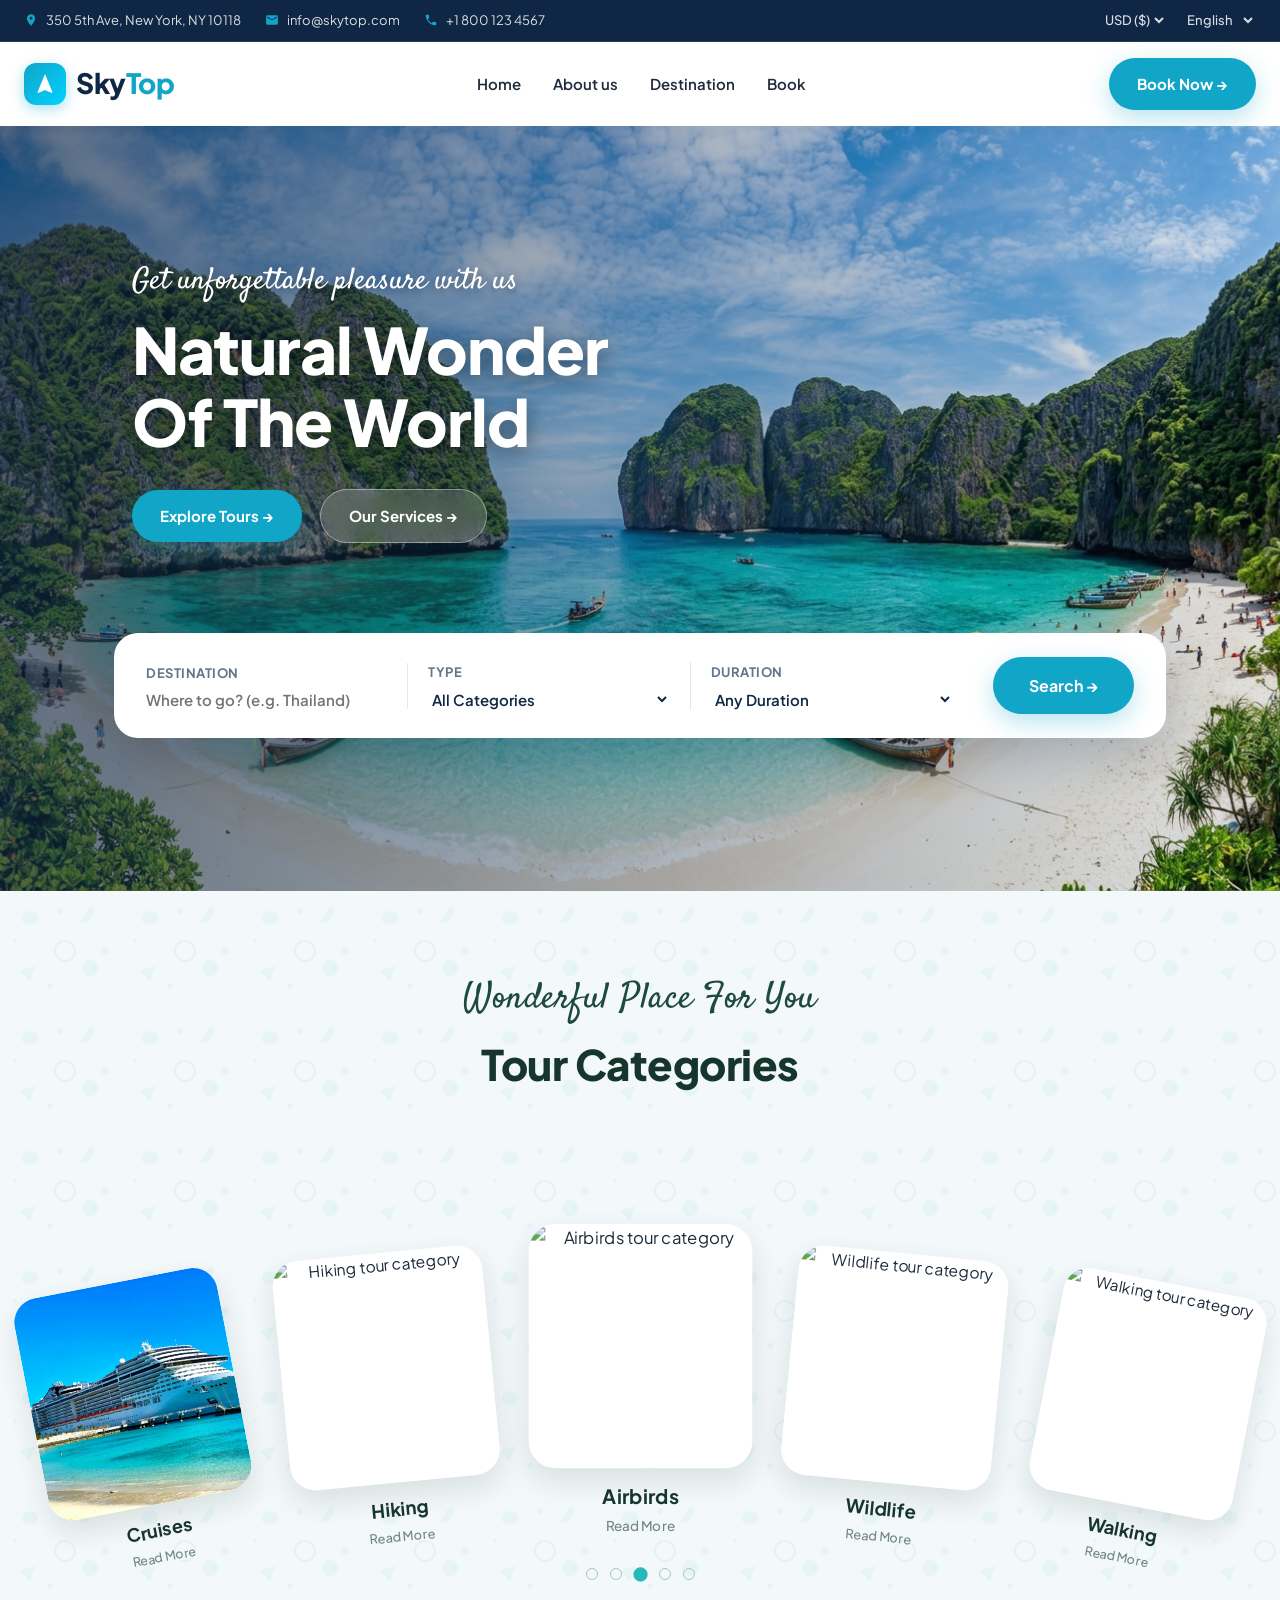
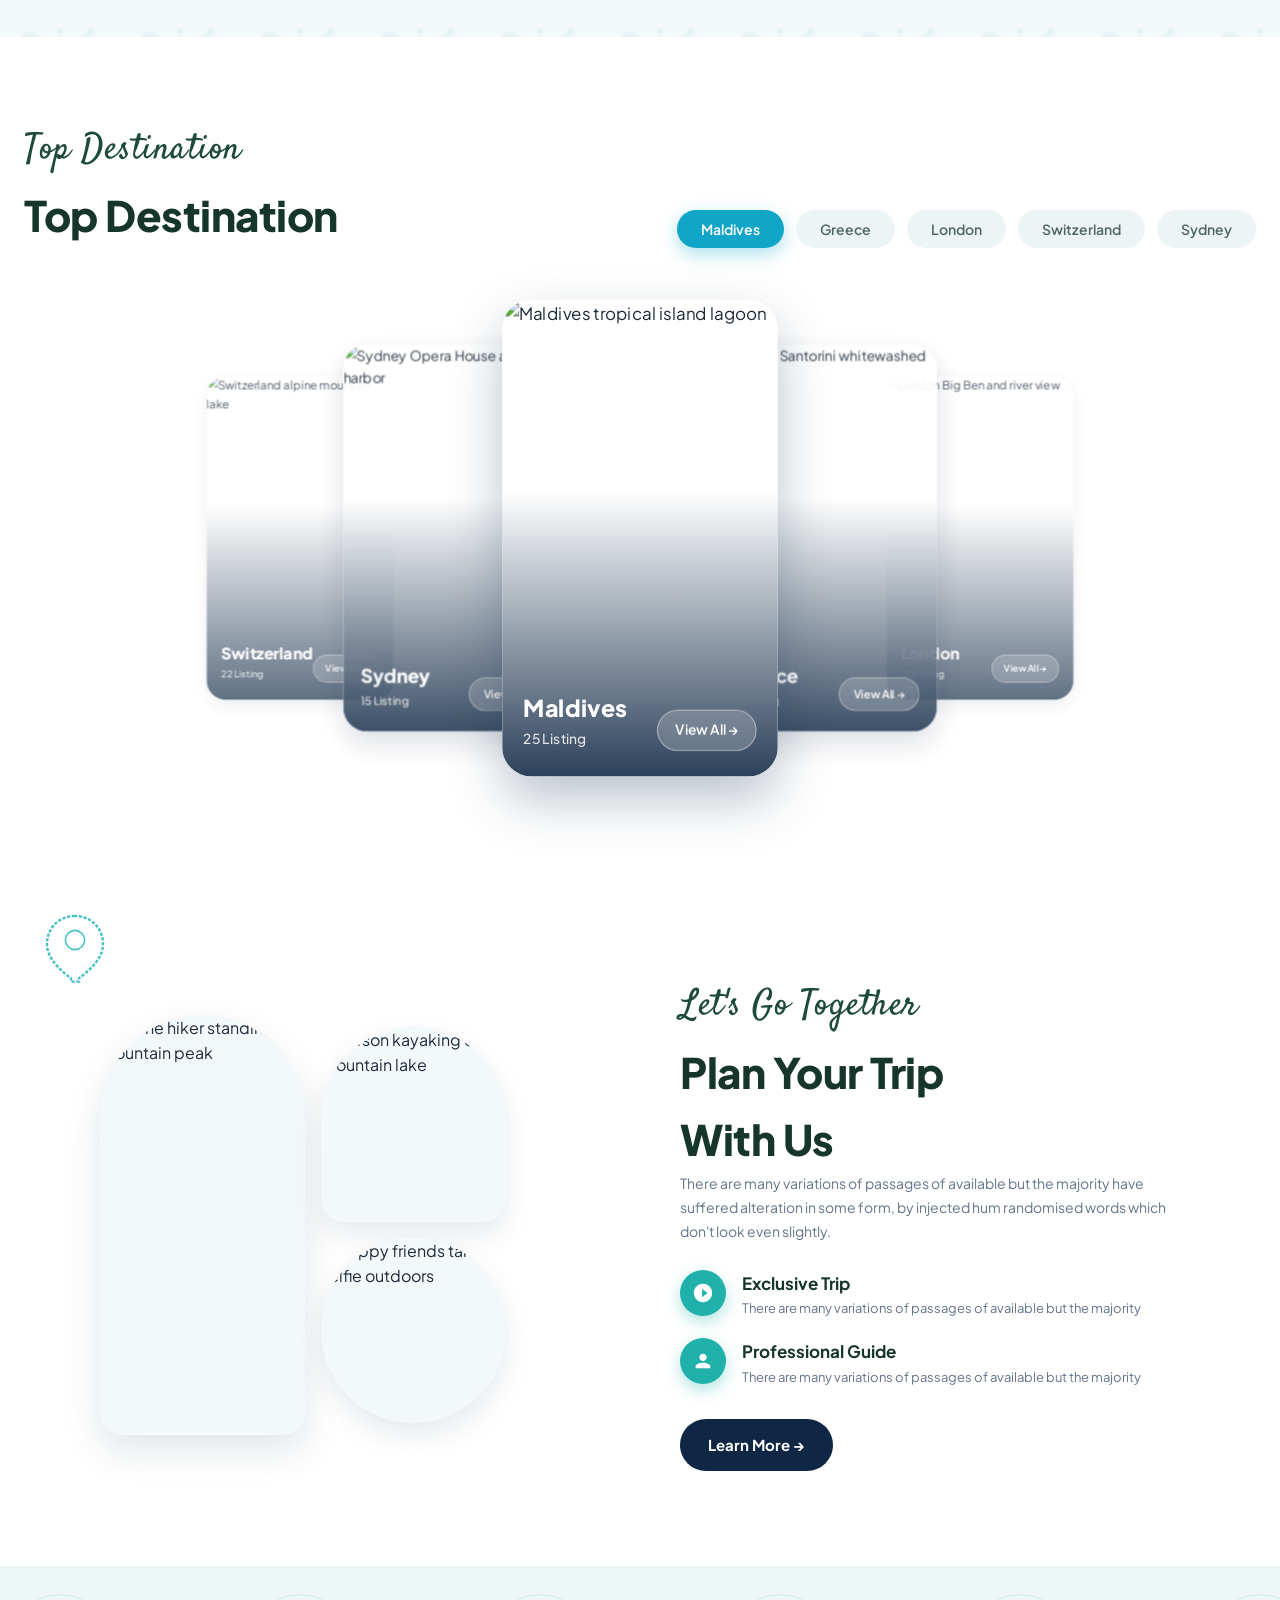
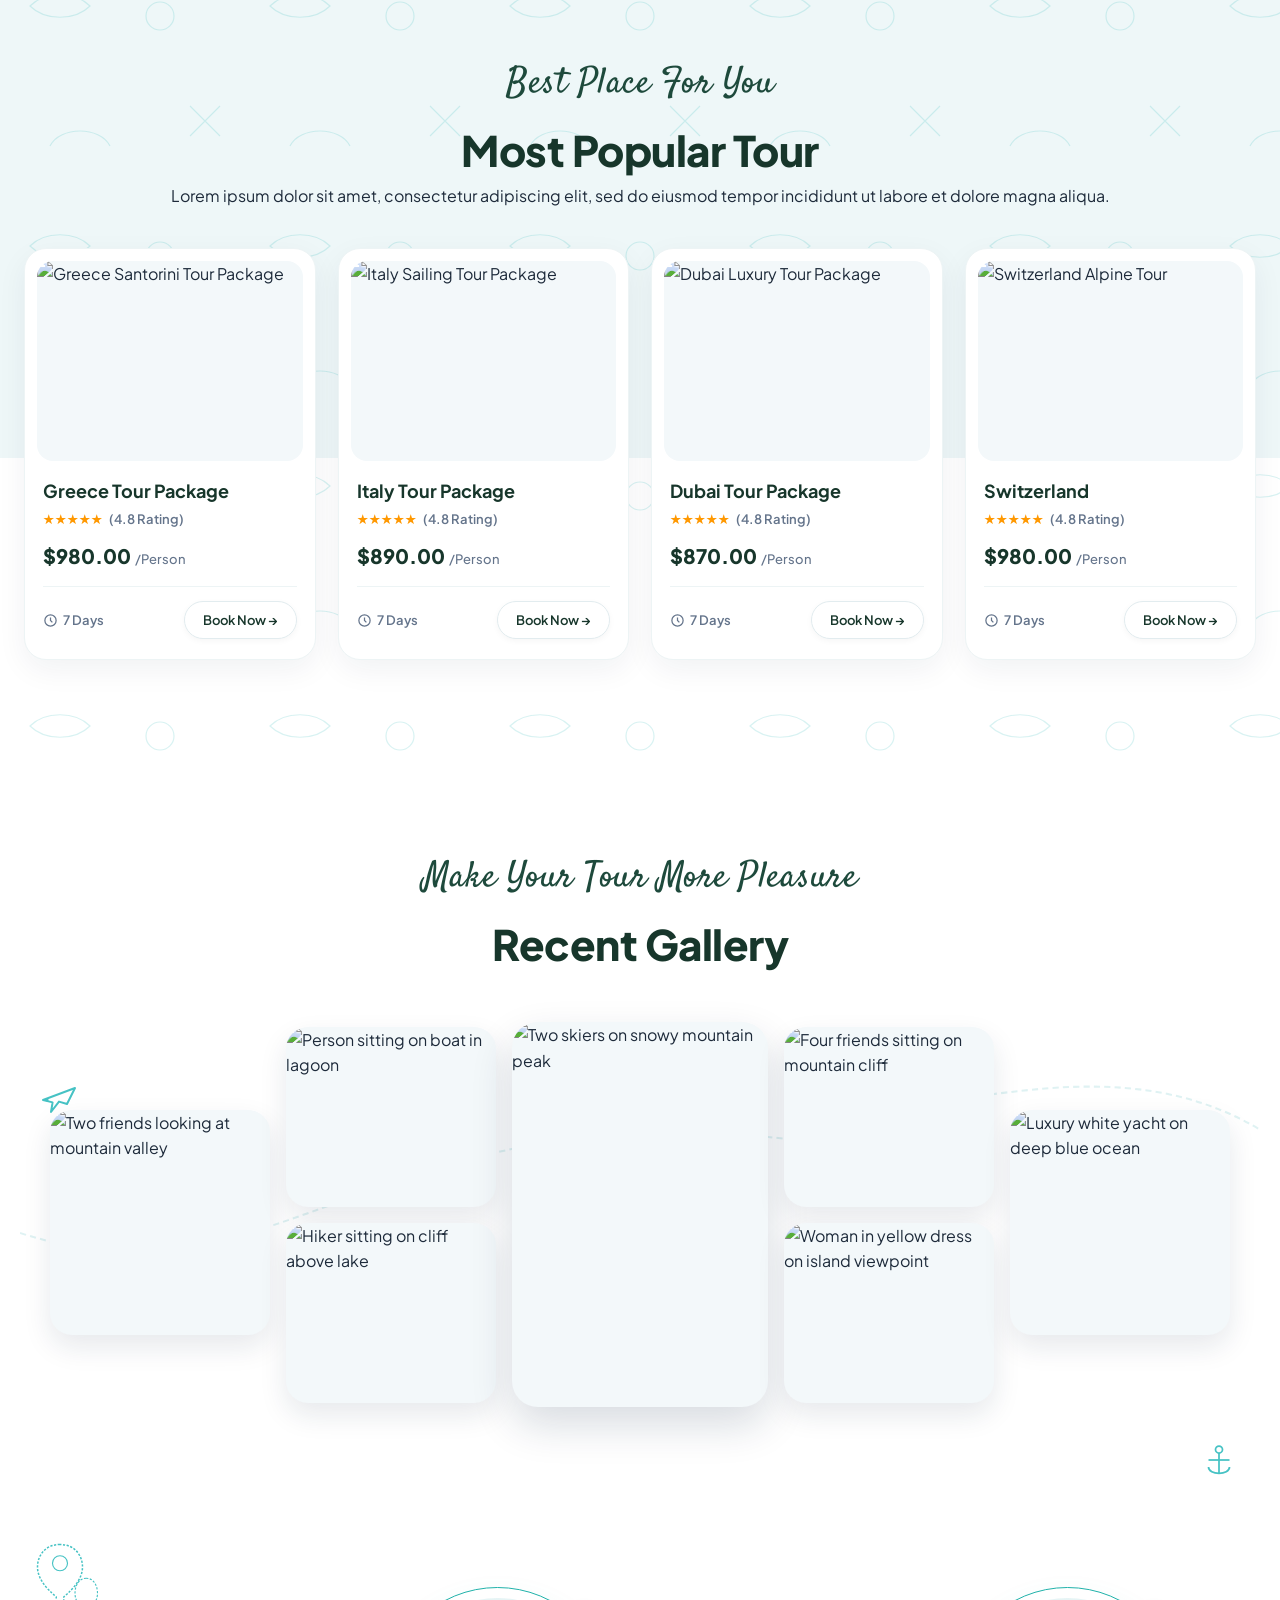
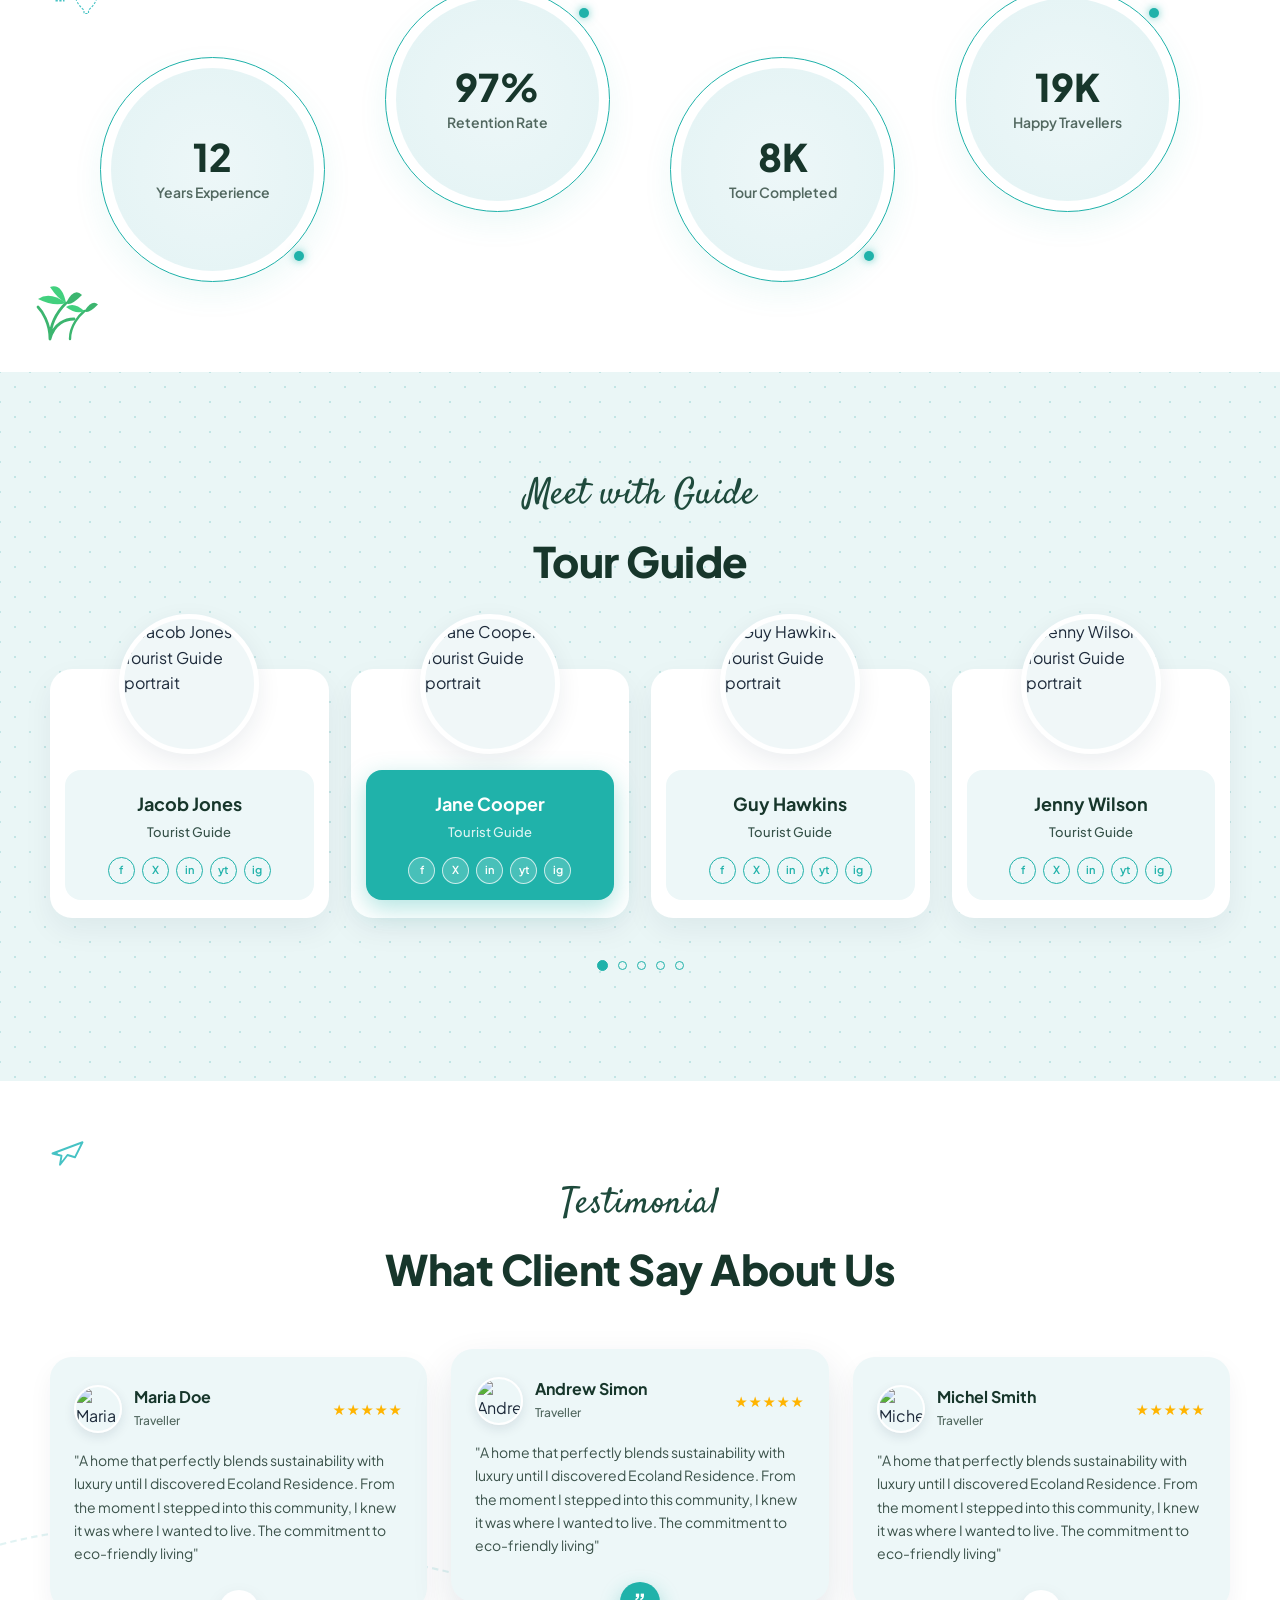
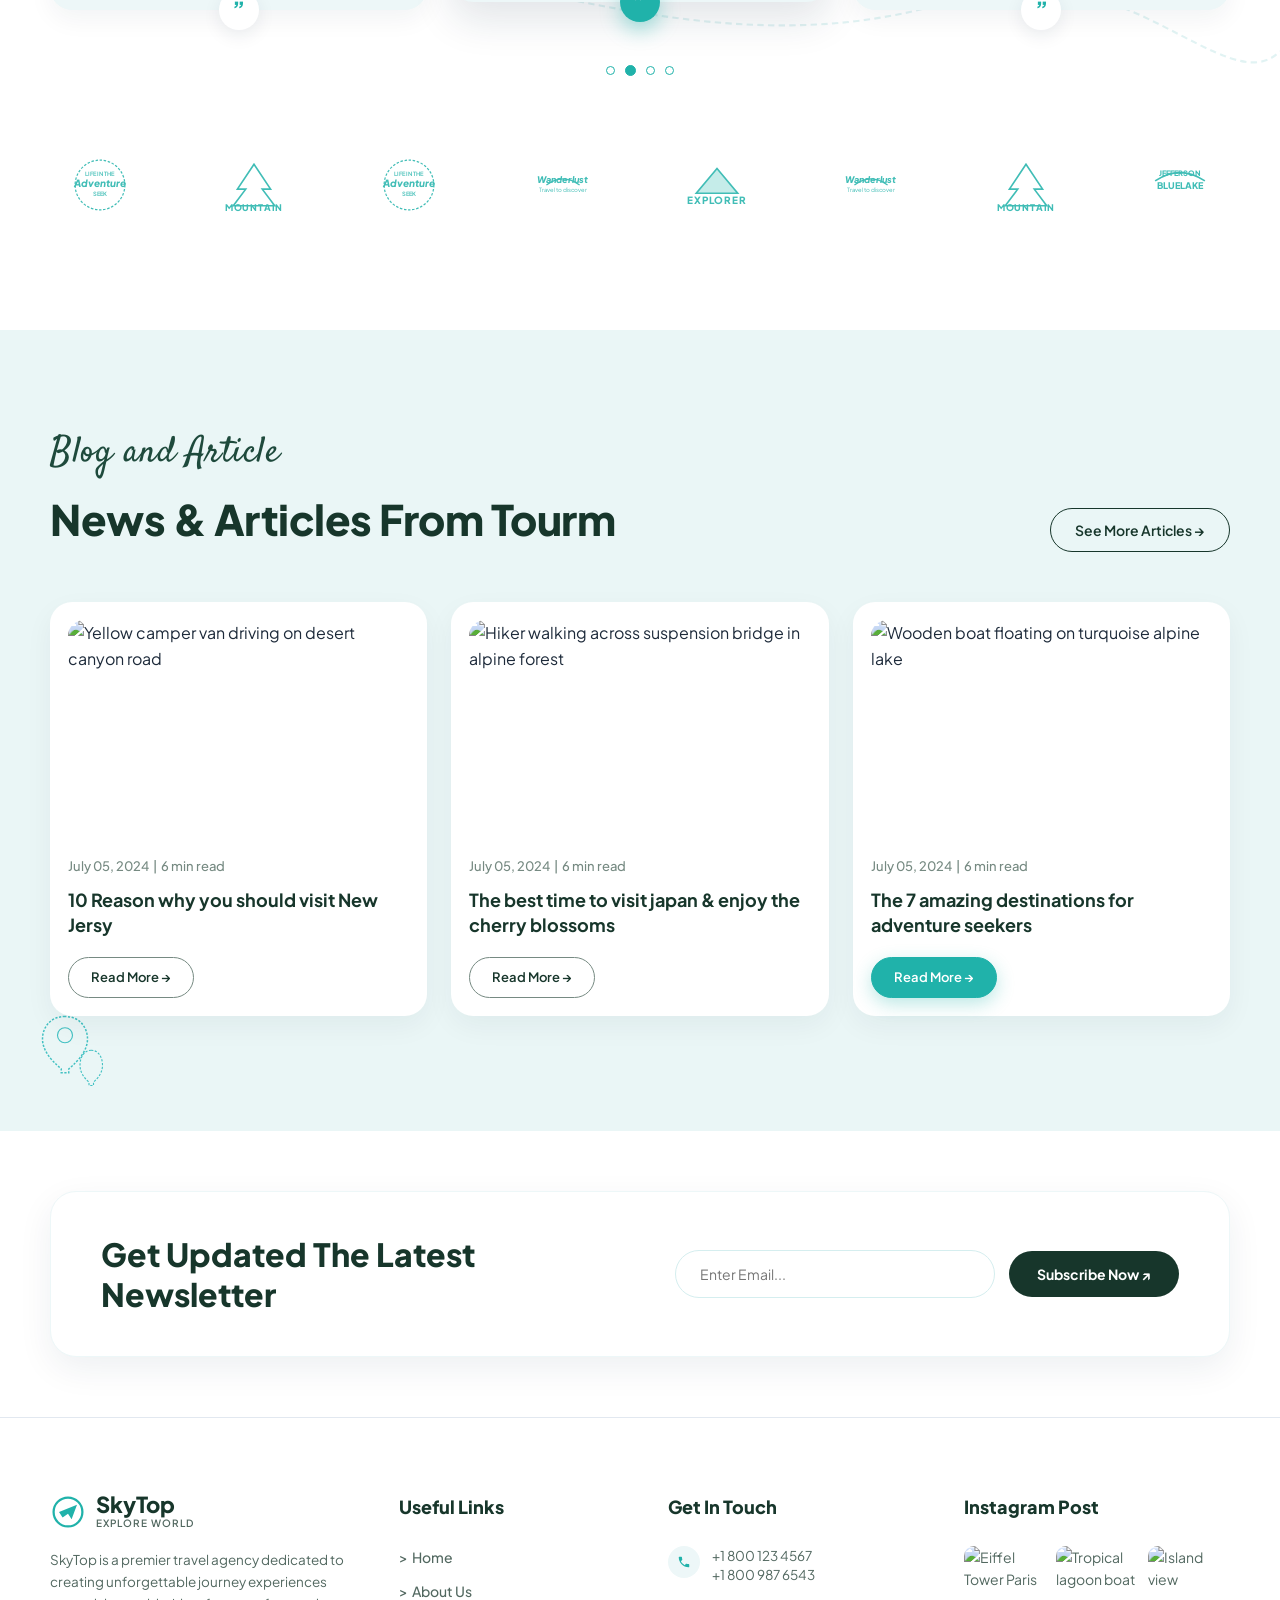
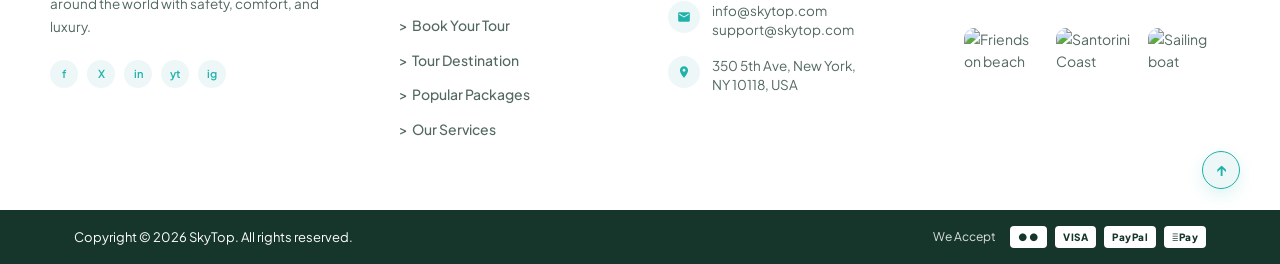
==== index.html @ db3638fb "Update index.html" ====
<!DOCTYPE html>
<html lang="en">

<head>
  <meta charset="UTF-8">
  <meta name="viewport" content="width=device-width, initial-scale=1.0">

  <!-- SEO Primary Metadata -->
  <title>SkyTop - Luxury Travel, Tours & Vacation Packages</title>
  <meta name="description"
    content="Discover natural wonders of the world with SkyTop. Book luxury cruises, mountain hiking, wildlife safaris, and custom tour packages with expert guides.">
  <meta name="keywords"
    content="skytop travel, luxury tours, vacation packages, hiking tours, cruise packages, travel agency, tour operator">
  <meta name="robots" content="index, follow">
  <link rel="canonical" href="https://www.skytop.com/">

  <!-- Open Graph / Facebook -->
  <meta property="og:type" content="website">
  <meta property="og:url" content="https://www.skytop.com/">
  <meta property="og:title" content="SkyTop - Luxury Travel, Tours & Vacation Packages">
  <meta property="og:description"
    content="Discover natural wonders of the world with SkyTop. Book luxury cruises, mountain hiking, wildlife safaris, and custom tour packages.">
  <meta property="og:image" content="assets/images/skytop-hero-natural-wonder.jpg">

  <!-- Twitter / X -->
  <meta name="twitter:card" content="summary_large_image">
  <meta name="twitter:url" content="https://www.skytop.com/">
  <meta name="twitter:title" content="SkyTop - Luxury Travel & Tour Operator">
  <meta name="twitter:description"
    content="Plan your dream vacation with SkyTop. Premium guided tours and exclusive travel packages worldwide.">
  <meta name="twitter:image" content="assets/images/skytop-hero-natural-wonder.jpg">

  <!-- Stylesheets -->
  <link rel="stylesheet" href="styles/globals.css">
  <link rel="stylesheet" href="styles/home.css">

  <!-- JSON-LD Structured Data Schema -->
  <script type="application/ld+json">
  {
    "@context": "https://schema.org",
    "@type": "TravelAgency",
    "name": "SkyTop Travel & Tours",
    "image": "https://www.skytop.com/assets/images/skytop-hero-natural-wonder.jpg",
    "@id": "https://www.skytop.com/",
    "url": "https://www.skytop.com/",
    "telephone": "+18001234567",
    "priceRange": "$$$",
    "address": {
      "@type": "PostalAddress",
      "streetAddress": "350 5th Ave",
      "addressLocality": "New York",
      "addressRegion": "NY",
      "postalCode": "10118",
      "addressCountry": "US"
    },
    "geo": {
      "@type": "GeoCoordinates",
      "latitude": 40.748817,
      "longitude": -73.985428
    },
    "openingHoursSpecification": {
      "@type": "OpeningHoursSpecification",
      "dayOfWeek": [
        "Monday", "Tuesday", "Wednesday", "Thursday", "Friday", "Saturday"
      ],
      "opens": "08:00",
      "closes": "20:00"
    },
    "sameAs": [
      "https://facebook.com/skytoptravel",
      "https://instagram.com/skytoptravel",
      "https://twitter.com/skytoptravel"
    ]
  }
  </script>
</head>

<body class="home-page">

  <!-- Header Component Include -->
  <div data-include="header.html"></div>

  <!-- Main Content Area -->
  <main id="main-content">

    <!-- 1. Hero Section -->
    <section class="hero-section" aria-label="Hero Banner">
      <div class="container hero-content">
        <span class="hero-subtitle">Get unforgettable pleasure with us</span>
        <!-- H1 SEO Rule: Exactly ONE primary H1 on the home page -->
        <h1 class="hero-title">Natural Wonder<br>Of The World</h1>

        <div class="hero-btns">
          <a href="#destinations" class="btn btn-primary">Explore Tours &rarr;</a>
          <a href="#services" class="btn btn-outline-glass">Our Services &rarr;</a>
        </div>
      </div>

      <!-- Floating Multi-Parameter Search Bar -->
      <div class="container search-bar-wrapper">
        <form class="search-bar-card" id="heroSearchForm">
          <div class="search-field">
            <label class="search-label" for="searchDestination">Destination</label>
            <input type="text" id="searchDestination" class="search-input" placeholder="Where to go? (e.g. Thailand)">
          </div>

          <div class="search-field">
            <label class="search-label" for="searchCategory">Type</label>
            <select id="searchCategory" class="search-select">
              <option value="All">All Categories</option>
              <option value="Cruises">Cruises</option>
              <option value="Hiking">Hiking</option>
              <option value="Wildlife">Wildlife</option>
              <option value="Floating">Floating</option>
              <option value="Trekking">Trekking</option>
            </select>
          </div>

          <div class="search-field">
            <label class="search-label" for="searchDuration">Duration</label>
            <select id="searchDuration" class="search-select">
              <option value="Any">Any Duration</option>
              <option value="1-3">1 - 3 Days</option>
              <option value="4-7">4 - 7 Days</option>
              <option value="7+">7+ Days</option>
            </select>
          </div>

          <button type="submit" class="btn btn-primary search-btn">Search &rarr;</button>
        </form>
      </div>
    </section>

    <!-- 2. Tour Categories Section -->
    <section class="categories-section" id="categories">
      <div class="categories-container container">
        <div class="text-center categories-header">
          <span class="section-subtitle-script">Wonderful Place For You</span>
          <h2 class="section-title-owl">Tour Categories</h2>
        </div>

        <div class="owl-carousel-wrapper">
          <div class="owl-carousel categories-owl-carousel" id="categoriesCarousel">

            <div class="owl-item-card" data-index="0">
              <div class="category-img-box">
                <img src="assets/images/georgy-trofimov-xEJoSsDCnR8-unsplash.jpg" alt="Cruises tour category"
                  loading="lazy">
              </div>
              <h3 class="category-title">Cruises</h3>
              <a href="#tours" class="category-read-more">Read More</a>
            </div>

            <div class="owl-item-card" data-index="1">
              <div class="category-img-box">
                <img src="https://images.unsplash.com/photo-1464822759023-fed622ff2c3b?auto=format&fit=crop&w=600&q=80"
                  alt="Hiking tour category" loading="lazy">
              </div>
              <h3 class="category-title">Hiking</h3>
              <a href="#tours" class="category-read-more">Read More</a>
            </div>

            <div class="owl-item-card" data-index="2">
              <div class="category-img-box">
                <img src="https://images.unsplash.com/photo-1540959733332-eab4deabeeaf?auto=format&fit=crop&w=600&q=80"
                  alt="Airbirds tour category" loading="lazy">
              </div>
              <h3 class="category-title">Airbirds</h3>
              <a href="#tours" class="category-read-more">Read More</a>
            </div>

            <div class="owl-item-card" data-index="3">
              <div class="category-img-box">
                <img src="https://images.unsplash.com/photo-1544551763-46a013bb70d5?auto=format&fit=crop&w=600&q=80"
                  alt="Wildlife tour category" loading="lazy">
              </div>
              <h3 class="category-title">Wildlife</h3>
              <a href="#tours" class="category-read-more">Read More</a>
            </div>

            <div class="owl-item-card" data-index="4">
              <div class="category-img-box">
                <img src="https://images.unsplash.com/photo-1501555088652-021faa106b9b?auto=format&fit=crop&w=600&q=80"
                  alt="Walking tour category" loading="lazy">
              </div>
              <h3 class="category-title">Walking</h3>
              <a href="#tours" class="category-read-more">Read More</a>
            </div>

          </div>

          <!-- Owl Carousel Dots Pagination -->
          <div class="owl-dots-container" id="categoriesDots"></div>
        </div>
      </div>
    </section>

    <!-- 3. Top Destinations Section -->
    <section class="top-destination-section" id="destinations">
      <div class="container">
        <div class="destination-header">
          <div>
            <span class="section-subtitle-script">Top Destination</span>
            <h2 class="section-title-owl">Top Destination</h2>
          </div>
          <div class="destination-tabs" id="destinationTabs">
            <button class="tab-btn active" data-index="0">Maldives</button>
            <button class="tab-btn" data-index="1">Greece</button>
            <button class="tab-btn" data-index="2">London</button>
            <button class="tab-btn" data-index="3">Switzerland</button>
            <button class="tab-btn" data-index="4">Sydney</button>
          </div>
        </div>

        <div class="coverflow-carousel-wrapper">
          <div class="destinations-coverflow-carousel" id="destinationsCarousel">

            <div class="coverflow-card" data-index="0" data-destination="maldives" data-pos="center">
              <img src="https://images.unsplash.com/photo-1514282401047-d79a71a590e8?auto=format&fit=crop&w=700&q=80"
                alt="Maldives tropical island lagoon" loading="lazy">
              <div class="coverflow-overlay">
                <div class="coverflow-info">
                  <h3 class="coverflow-title">Maldives</h3>
                  <span class="coverflow-listings">25 Listing</span>
                </div>
                <a href="#tours" class="coverflow-view-btn">View All &rarr;</a>
              </div>
            </div>

            <div class="coverflow-card" data-index="1" data-destination="greece" data-pos="right-1">
              <img src="https://images.unsplash.com/photo-1533105079780-92b9be482077?auto=format&fit=crop&w=700&q=80"
                alt="Greece Santorini whitewashed village" loading="lazy">
              <div class="coverflow-overlay">
                <div class="coverflow-info">
                  <h3 class="coverflow-title">Greece</h3>
                  <span class="coverflow-listings">18 Listing</span>
                </div>
                <a href="#tours" class="coverflow-view-btn">View All &rarr;</a>
              </div>
            </div>

            <div class="coverflow-card" data-index="2" data-destination="london" data-pos="right-2">
              <img src="https://images.unsplash.com/photo-1513635269975-59663e0ac1ad?auto=format&fit=crop&w=700&q=80"
                alt="London Big Ben and river view" loading="lazy">
              <div class="coverflow-overlay">
                <div class="coverflow-info">
                  <h3 class="coverflow-title">London</h3>
                  <span class="coverflow-listings">30 Listing</span>
                </div>
                <a href="#tours" class="coverflow-view-btn">View All &rarr;</a>
              </div>
            </div>

            <div class="coverflow-card" data-index="3" data-destination="switzerland" data-pos="left-2">
              <img src="https://images.unsplash.com/photo-1530122037265-a5f1f91d3b99?auto=format&fit=crop&w=700&q=80"
                alt="Switzerland alpine mountain lake" loading="lazy">
              <div class="coverflow-overlay">
                <div class="coverflow-info">
                  <h3 class="coverflow-title">Switzerland</h3>
                  <span class="coverflow-listings">22 Listing</span>
                </div>
                <a href="#tours" class="coverflow-view-btn">View All &rarr;</a>
              </div>
            </div>

            <div class="coverflow-card" data-index="4" data-destination="sydney" data-pos="left-1">
              <img src="https://images.unsplash.com/photo-1506973035872-a4ec16b8e8d9?auto=format&fit=crop&w=700&q=80"
                alt="Sydney Opera House and harbor" loading="lazy">
              <div class="coverflow-overlay">
                <div class="coverflow-info">
                  <h3 class="coverflow-title">Sydney</h3>
                  <span class="coverflow-listings">15 Listing</span>
                </div>
                <a href="#tours" class="coverflow-view-btn">View All &rarr;</a>
              </div>
            </div>

          </div>
        </div>
      </div>
    </section>

    <!-- 4. Plan Your Trip With Us Section -->
    <section class="plan-trip-section" id="about">
      <!-- Vector Accents -->
      <div class="decor-balloon top-left">
        <svg viewBox="0 0 100 100" width="80" height="80">
          <path
            d="M50 10 C30 10 15 25 15 45 C15 65 35 80 45 88 L45 92 L55 92 L55 88 C65 80 85 65 85 45 C85 25 70 10 50 10 Z"
            fill="none" stroke="#26B8BA" stroke-width="3" stroke-dasharray="4 2" />
          <circle cx="50" cy="40" r="12" fill="none" stroke="#26B8BA" stroke-width="2" />
        </svg>
      </div>

      <div class="container">
        <div class="plan-trip-grid">

          <!-- 3-Image Collage -->
          <div class="plan-media-collage-3">
            <div class="collage-left-col">
              <div class="collage-img-tall">
                <img src="https://images.unsplash.com/photo-1464822759023-fed622ff2c3b?auto=format&fit=crop&w=600&q=80"
                  alt="Alpine hiker standing on mountain peak" loading="lazy">
              </div>
            </div>

            <div class="collage-right-col">
              <div class="collage-img-top">
                <img src="https://images.unsplash.com/photo-1507525428034-b723cf961d3e?auto=format&fit=crop&w=600&q=80"
                  alt="Person kayaking on mountain lake" loading="lazy">
              </div>
              <div class="collage-img-bottom">
                <img src="https://images.unsplash.com/photo-1529156069898-49953e39b3ac?auto=format&fit=crop&w=600&q=80"
                  alt="Happy friends taking selfie outdoors" loading="lazy">
              </div>
            </div>
          </div>

          <!-- Middle Content Info -->
          <div class="plan-info">
            <span class="section-subtitle-script">Let's Go Together</span>
            <h2 class="section-title-owl">Plan Your Trip<br>With Us</h2>
            <p class="plan-desc">There are many variations of passages of available but the majority have suffered
              alteration in some form, by injected hum randomised words which don't look even slightly.</p>

            <div class="feature-list">
              <div class="feature-item">
                <div class="feature-icon">
                  <svg viewBox="0 0 24 24">
                    <path d="M12 2C6.48 2 2 6.48 2 12s4.48 10 10 10 10-4.48 10-10S17.52 2 12 2zm-1 14.5v-9l6 4.5-6 4.5z" />
                  </svg>
                </div>
                <div>
                  <h3 class="feature-title">Exclusive Trip</h3>
                  <p class="feature-text">There are many variations of passages of available but the majority</p>
                </div>
              </div>

              <div class="feature-item">
                <div class="feature-icon">
                  <svg viewBox="0 0 24 24">
                    <path
                      d="M12 12c2.21 0 4-1.79 4-4s-1.79-4-4-4-4 1.79-4 4 1.79 4 4 4zm0 2c-2.67 0-8 1.34-8 4v2h16v-2c0-2.66-5.33-4-8-4z" />
                  </svg>
                </div>
                <div>
                  <h3 class="feature-title">Professional Guide</h3>
                  <p class="feature-text">There are many variations of passages of available but the majority</p>
                </div>
              </div>
            </div>

            <a href="#services" class="btn btn-dark">Learn More &rarr;</a>
          </div>

        </div>
      </div>
    </section>

    <!-- 5. Most Popular Tour Section -->
    <section class="popular-tours-section" id="tours">
      <div class="container">
        <div class="text-center">
          <span class="section-subtitle-script">Best Place For You</span>
          <h2 class="section-title-owl">Most Popular Tour</h2>
          <p class="section-desc-owl">Lorem ipsum dolor sit amet, consectetur adipiscing elit, sed do eiusmod tempor
            incididunt ut labore et dolore magna aliqua.</p>
        </div>

        <div class="tours-carousel-wrapper">
          <div class="tours-grid-carousel" id="popularToursCarousel">

            <article class="tour-card">
              <div class="tour-img-box">
                <img src="https://images.unsplash.com/photo-1533105079780-92b9be482077?auto=format&fit=crop&w=700&q=80"
                  alt="Greece Santorini Tour Package" loading="lazy">
              </div>
              <div class="tour-content">
                <h3 class="tour-title">Greece Tour Package</h3>
                <div class="tour-rating">
                  <span class="stars">&#9733;&#9733;&#9733;&#9733;&#9733;</span>
                  <span class="rating-text">(4.8 Rating)</span>
                </div>
                <div class="tour-price">$980.00 <span>/Person</span></div>
                <div class="tour-footer">
                  <span class="duration-tag">
                    <svg viewBox="0 0 24 24" width="15" height="15">
                      <circle cx="12" cy="12" r="9" fill="none" stroke="currentColor" stroke-width="2" />
                      <polyline points="12 7 12 12 15 15" fill="none" stroke="currentColor" stroke-width="2" />
                    </svg>
                    7 Days
                  </span>
                  <a href="#booking" class="tour-btn-pill">Book Now &rarr;</a>
                </div>
              </div>
            </article>

            <article class="tour-card">
              <div class="tour-img-box">
                <img src="https://images.unsplash.com/photo-1516483638261-f4dbaf036963?auto=format&fit=crop&w=700&q=80"
                  alt="Italy Sailing Tour Package" loading="lazy">
              </div>
              <div class="tour-content">
                <h3 class="tour-title">Italy Tour Package</h3>
                <div class="tour-rating">
                  <span class="stars">&#9733;&#9733;&#9733;&#9733;&#9733;</span>
                  <span class="rating-text">(4.8 Rating)</span>
                </div>
                <div class="tour-price">$890.00 <span>/Person</span></div>
                <div class="tour-footer">
                  <span class="duration-tag">
                    <svg viewBox="0 0 24 24" width="15" height="15">
                      <circle cx="12" cy="12" r="9" fill="none" stroke="currentColor" stroke-width="2" />
                      <polyline points="12 7 12 12 15 15" fill="none" stroke="currentColor" stroke-width="2" />
                    </svg>
                    7 Days
                  </span>
                  <a href="#booking" class="tour-btn-pill">Book Now &rarr;</a>
                </div>
              </div>
            </article>

            <article class="tour-card">
              <div class="tour-img-box">
                <img src="https://images.unsplash.com/photo-1512453979798-5ea266f8880c?auto=format&fit=crop&w=700&q=80"
                  alt="Dubai Luxury Tour Package" loading="lazy">
              </div>
              <div class="tour-content">
                <h3 class="tour-title">Dubai Tour Package</h3>
                <div class="tour-rating">
                  <span class="stars">&#9733;&#9733;&#9733;&#9733;&#9733;</span>
                  <span class="rating-text">(4.8 Rating)</span>
                </div>
                <div class="tour-price">$870.00 <span>/Person</span></div>
                <div class="tour-footer">
                  <span class="duration-tag">
                    <svg viewBox="0 0 24 24" width="15" height="15">
                      <circle cx="12" cy="12" r="9" fill="none" stroke="currentColor" stroke-width="2" />
                      <polyline points="12 7 12 12 15 15" fill="none" stroke="currentColor" stroke-width="2" />
                    </svg>
                    7 Days
                  </span>
                  <a href="#booking" class="tour-btn-pill">Book Now &rarr;</a>
                </div>
              </div>
            </article>

            <article class="tour-card">
              <div class="tour-img-box">
                <img src="https://images.unsplash.com/photo-1530122037265-a5f1f91d3b99?auto=format&fit=crop&w=700&q=80"
                  alt="Switzerland Alpine Tour" loading="lazy">
              </div>
              <div class="tour-content">
                <h3 class="tour-title">Switzerland</h3>
                <div class="tour-rating">
                  <span class="stars">&#9733;&#9733;&#9733;&#9733;&#9733;</span>
                  <span class="rating-text">(4.8 Rating)</span>
                </div>
                <div class="tour-price">$980.00 <span>/Person</span></div>
                <div class="tour-footer">
                  <span class="duration-tag">
                    <svg viewBox="0 0 24 24" width="15" height="15">
                      <circle cx="12" cy="12" r="9" fill="none" stroke="currentColor" stroke-width="2" />
                      <polyline points="12 7 12 12 15 15" fill="none" stroke="currentColor" stroke-width="2" />
                    </svg>
                    7 Days
                  </span>
                  <a href="#booking" class="tour-btn-pill">Book Now &rarr;</a>
                </div>
              </div>
            </article>

          </div>

        </div>
      </div>
    </section>

    <!-- 6. Recent Gallery Section -->
    <section class="recent-gallery-section" id="services">
      <!-- Flight Line & Vector Accents -->
      <div class="decor-airplane-left">
        <svg viewBox="0 0 60 60" width="48" height="48">
          <path d="M10 30 L50 15 L40 35 L30 32 L20 45 L22 33 Z" fill="none" stroke="#26B8BA" stroke-width="2.5"
            stroke-linejoin="round" />
          <circle cx="15" cy="30" r="2" fill="#26B8BA" />
        </svg>
      </div>
      <div class="decor-anchor-right">
        <svg viewBox="0 0 60 60" width="42" height="42">
          <circle cx="30" cy="15" r="5" fill="none" stroke="#26B8BA" stroke-width="2.5" />
          <line x1="30" y1="20" x2="30" y2="50" stroke="#26B8BA" stroke-width="2.5" />
          <line x1="15" y1="30" x2="45" y2="30" stroke="#26B8BA" stroke-width="2.5" />
          <path d="M15 40 C15 52 45 52 45 40" fill="none" stroke="#26B8BA" stroke-width="2.5" />
        </svg>
      </div>
      <div class="flight-loop-svg">
        <svg viewBox="0 0 1200 300" preserveAspectRatio="none">
          <path
            d="M 0 180 C 250 260, 350 40, 750 90 C 880 130, 820 0, 850 40 C 880 80, 1050 -10, 1200 80"
            fill="none" stroke="#d5eeef" stroke-width="2" stroke-dasharray="6 4" />
        </svg>
      </div>

      <div class="container">
        <div class="text-center">
          <span class="section-subtitle-script">Make Your Tour More Pleasure</span>
          <h2 class="section-title-owl">Recent Gallery</h2>
        </div>

        <div class="gallery-staggered-grid">
          <!-- Column 1: Outer Left Card -->
          <div class="gallery-card card-outer-left">
            <img src="https://images.unsplash.com/photo-1464822759023-fed622ff2c3b?auto=format&fit=crop&w=600&q=80"
              alt="Two friends looking at mountain valley" loading="lazy">
          </div>

          <!-- Column 2: Stacked Left Cards -->
          <div class="gallery-col-stacked">
            <div class="gallery-card">
              <img src="https://images.unsplash.com/photo-1507525428034-b723cf961d3e?auto=format&fit=crop&w=600&q=80"
                alt="Person sitting on boat in lagoon" loading="lazy">
            </div>
            <div class="gallery-card">
              <img src="https://images.unsplash.com/photo-1533105079780-92b9be482077?auto=format&fit=crop&w=600&q=80"
                alt="Hiker sitting on cliff above lake" loading="lazy">
            </div>
          </div>

          <!-- Column 3: Center Tall Card -->
          <div class="gallery-card card-center-tall">
            <img src="https://images.unsplash.com/photo-1530122037265-a5f1f91d3b99?auto=format&fit=crop&w=600&q=80"
              alt="Two skiers on snowy mountain peak" loading="lazy">
          </div>

          <!-- Column 4: Stacked Right Cards -->
          <div class="gallery-col-stacked">
            <div class="gallery-card">
              <img src="https://images.unsplash.com/photo-1529156069898-49953e39b3ac?auto=format&fit=crop&w=600&q=80"
                alt="Four friends sitting on mountain cliff" loading="lazy">
            </div>
            <div class="gallery-card">
              <img src="https://images.unsplash.com/photo-1514282401047-d79a71a590e8?auto=format&fit=crop&w=600&q=80"
                alt="Woman in yellow dress on island viewpoint" loading="lazy">
            </div>
          </div>

          <!-- Column 5: Outer Right Card -->
          <div class="gallery-card card-outer-right">
            <img src="https://images.unsplash.com/photo-1513635269975-59663e0ac1ad?auto=format&fit=crop&w=600&q=80"
              alt="Luxury white yacht on deep blue ocean" loading="lazy">
          </div>
        </div>

      </div>
    </section>

    <!-- 7. Stats Counter Section -->
    <section class="stats-section">
      <!-- Vector Accents -->
      <div class="decor-balloons-left">
        <svg viewBox="0 0 100 120" width="75" height="90">
          <path
            d="M40 10 C20 10 10 25 10 40 C10 60 30 75 35 80 L35 85 L45 85 L45 80 C50 75 70 60 70 40 C70 25 60 10 40 10 Z"
            fill="none" stroke="#26B8BA" stroke-width="2" stroke-dasharray="3 2" />
          <circle cx="40" cy="35" r="10" fill="none" stroke="#26B8BA" stroke-width="1.5" />
          <path
            d="M75 55 C65 55 60 65 60 75 C60 88 70 95 72 98 L72 102 L78 102 L78 98 C80 95 90 88 90 75 C90 65 85 55 75 55 Z"
            fill="none" stroke="#26B8BA" stroke-width="1.5" stroke-dasharray="3 2" />
        </svg>
      </div>
      <div class="decor-palms-left">
        <svg viewBox="0 0 100 100" width="80" height="80">
          <path d="M25 85 C25 60 40 45 45 40 M25 85 C25 65 15 50 10 45 M25 85 C30 65 45 60 55 60" fill="none"
            stroke="#27ae60" stroke-width="3.5" stroke-linecap="round" />
          <path d="M45 40 Q25 25 10 35 Q30 45 45 40 Z" fill="#2ecc71" />
          <path d="M45 40 Q55 20 65 30 Q50 45 45 40 Z" fill="#27ae60" />
          <path d="M45 40 Q40 15 25 20 Q35 35 45 40 Z" fill="#2ecc71" />
          <path d="M50 85 C50 68 62 55 68 50" fill="none" stroke="#27ae60" stroke-width="3" stroke-linecap="round" />
          <path d="M68 50 Q55 38 45 45 Q58 55 68 50 Z" fill="#2ecc71" />
          <path d="M68 50 Q78 35 85 42 Q72 55 68 50 Z" fill="#27ae60" />
        </svg>
      </div>

      <div class="container">
        <div class="stats-wave-grid">

          <!-- Circle 1: Wave Down -->
          <div class="stat-circle-card wave-down">
            <div class="ring-dot dot-bottom-right"></div>
            <div class="stat-circle-inner">
              <div class="stat-number">12</div>
              <div class="stat-label">Years Experience</div>
            </div>
          </div>

          <!-- Circle 2: Wave Up -->
          <div class="stat-circle-card wave-up">
            <div class="ring-dot dot-top-right"></div>
            <div class="stat-circle-inner">
              <div class="stat-number">97%</div>
              <div class="stat-label">Retention Rate</div>
            </div>
          </div>

          <!-- Circle 3: Wave Down -->
          <div class="stat-circle-card wave-down">
            <div class="ring-dot dot-bottom-right"></div>
            <div class="stat-circle-inner">
              <div class="stat-number">8K</div>
              <div class="stat-label">Tour Completed</div>
            </div>
          </div>

          <!-- Circle 4: Wave Up -->
          <div class="stat-circle-card wave-up">
            <div class="ring-dot dot-top-right"></div>
            <div class="stat-circle-inner">
              <div class="stat-number">19K</div>
              <div class="stat-label">Happy Travellers</div>
            </div>
          </div>

        </div>
      </div>
    </section>

    <!-- 8. Tour Guides Section -->
    <section class="guides-section">
      <div class="container">
        <div class="text-center">
          <span class="section-subtitle-script">Meet with Guide</span>
          <h2 class="section-title-owl">Tour Guide</h2>
        </div>

        <div class="guides-grid">
          
          <!-- Guide Card 1 -->
          <article class="guide-card-box">
            <div class="guide-avatar-circle">
              <img src="https://images.unsplash.com/photo-1539571696357-5a69c17a67c6?auto=format&fit=crop&w=400&q=80"
                alt="Jacob Jones Tourist Guide portrait" loading="lazy">
            </div>
            <div class="guide-info-inner">
              <h3 class="guide-name">Jacob Jones</h3>
              <span class="guide-role">Tourist Guide</span>
              <div class="guide-socials">
                <a href="#" class="social-dot" title="Facebook">f</a>
                <a href="#" class="social-dot" title="X">X</a>
                <a href="#" class="social-dot" title="LinkedIn">in</a>
                <a href="#" class="social-dot" title="YouTube">yt</a>
                <a href="#" class="social-dot" title="Instagram">ig</a>
              </div>
            </div>
          </article>

          <!-- Guide Card 2: Active / Highlighted -->
          <article class="guide-card-box">
            <div class="guide-avatar-circle">
              <img src="https://images.unsplash.com/photo-1534528741775-53994a69daeb?auto=format&fit=crop&w=400&q=80"
                alt="Jane Cooper Tourist Guide portrait" loading="lazy">
            </div>
            <div class="guide-info-inner active-guide">
              <h3 class="guide-name">Jane Cooper</h3>
              <span class="guide-role">Tourist Guide</span>
              <div class="guide-socials">
                <a href="#" class="social-dot" title="Facebook">f</a>
                <a href="#" class="social-dot" title="X">X</a>
                <a href="#" class="social-dot" title="LinkedIn">in</a>
                <a href="#" class="social-dot" title="YouTube">yt</a>
                <a href="#" class="social-dot" title="Instagram">ig</a>
              </div>
            </div>
          </article>

          <!-- Guide Card 3 -->
          <article class="guide-card-box">
            <div class="guide-avatar-circle">
              <img src="https://images.unsplash.com/photo-1507003211169-0a1dd7228f2d?auto=format&fit=crop&w=400&q=80"
                alt="Guy Hawkins Tourist Guide portrait" loading="lazy">
            </div>
            <div class="guide-info-inner">
              <h3 class="guide-name">Guy Hawkins</h3>
              <span class="guide-role">Tourist Guide</span>
              <div class="guide-socials">
                <a href="#" class="social-dot" title="Facebook">f</a>
                <a href="#" class="social-dot" title="X">X</a>
                <a href="#" class="social-dot" title="LinkedIn">in</a>
                <a href="#" class="social-dot" title="YouTube">yt</a>
                <a href="#" class="social-dot" title="Instagram">ig</a>
              </div>
            </div>
          </article>

          <!-- Guide Card 4 -->
          <article class="guide-card-box">
            <div class="guide-avatar-circle">
              <img src="https://images.unsplash.com/photo-1494790108377-be9c29b29330?auto=format&fit=crop&w=400&q=80"
                alt="Jenny Wilson Tourist Guide portrait" loading="lazy">
            </div>
            <div class="guide-info-inner">
              <h3 class="guide-name">Jenny Wilson</h3>
              <span class="guide-role">Tourist Guide</span>
              <div class="guide-socials">
                <a href="#" class="social-dot" title="Facebook">f</a>
                <a href="#" class="social-dot" title="X">X</a>
                <a href="#" class="social-dot" title="LinkedIn">in</a>
                <a href="#" class="social-dot" title="YouTube">yt</a>
                <a href="#" class="social-dot" title="Instagram">ig</a>
              </div>
            </div>
          </article>

        </div>

        <!-- Carousel Pagination Dots -->
        <div class="guides-dots-container">
          <span class="guide-dot active"></span>
          <span class="guide-dot"></span>
          <span class="guide-dot"></span>
          <span class="guide-dot"></span>
          <span class="guide-dot"></span>
        </div>

      </div>
    </section>

    <!-- 9. Testimonial & Partner Section -->
    <section class="testimonial-section">
      <!-- Accents -->
      <div class="decor-plane-top-left">
        <svg viewBox="0 0 60 60" width="45" height="45"><path d="M10 30 L50 15 L40 35 L30 32 L20 45 L22 33 Z" fill="none" stroke="#26B8BA" stroke-width="2.5" stroke-linejoin="round"/><circle cx="15" cy="30" r="2" fill="#26B8BA"/></svg>
      </div>
      <div class="testimonial-loop-svg">
        <svg viewBox="0 0 1200 300" preserveAspectRatio="none"><path d="M 0 100 C 300 20, 600 250, 900 150 C 1050 100, 1150 250, 1200 200" fill="none" stroke="#d5eeef" stroke-width="2" stroke-dasharray="6 4"/></svg>
      </div>

      <div class="container">
        <div class="text-center">
          <span class="section-subtitle-script">Testimonial</span>
          <h2 class="section-title-owl">What Client Say About Us</h2>
        </div>

        <div class="testimonial-cards-grid">
          
          <!-- Card 1 -->
          <article class="testimonial-card-box">
            <div class="card-header-flex">
              <div class="client-meta-flex">
                <img src="https://images.unsplash.com/photo-1544005313-94ddf0286df2?auto=format&fit=crop&w=150&q=80"
                  alt="Maria Doe Client portrait" class="client-avatar-sm" loading="lazy">
                <div>
                  <h3 class="client-name-title">Maria Doe</h3>
                  <span class="client-role-sub">Traveller</span>
                </div>
              </div>
              <div class="stars-gold">&#9733;&#9733;&#9733;&#9733;&#9733;</div>
            </div>
            <p class="quote-body-text">"A home that perfectly blends sustainability with luxury until I discovered Ecoland Residence. From the moment I stepped into this community, I knew it was where I wanted to live. The commitment to eco-friendly living"</p>
            <div class="quote-badge-bottom">”</div>
          </article>

          <!-- Card 2: Center Active -->
          <article class="testimonial-card-box active-card">
            <div class="card-header-flex">
              <div class="client-meta-flex">
                <img src="https://images.unsplash.com/photo-1500648767791-00dcc994a43e?auto=format&fit=crop&w=150&q=80"
                  alt="Andrew Simon Client portrait" class="client-avatar-sm" loading="lazy">
                <div>
                  <h3 class="client-name-title">Andrew Simon</h3>
                  <span class="client-role-sub">Traveller</span>
                </div>
              </div>
              <div class="stars-gold">&#9733;&#9733;&#9733;&#9733;&#9733;</div>
            </div>
            <p class="quote-body-text">"A home that perfectly blends sustainability with luxury until I discovered Ecoland Residence. From the moment I stepped into this community, I knew it was where I wanted to live. The commitment to eco-friendly living"</p>
            <div class="quote-badge-bottom active-badge">”</div>
          </article>

          <!-- Card 3 -->
          <article class="testimonial-card-box">
            <div class="card-header-flex">
              <div class="client-meta-flex">
                <img src="https://images.unsplash.com/photo-1507003211169-0a1dd7228f2d?auto=format&fit=crop&w=150&q=80"
                  alt="Michel Smith Client portrait" class="client-avatar-sm" loading="lazy">
                <div>
                  <h3 class="client-name-title">Michel Smith</h3>
                  <span class="client-role-sub">Traveller</span>
                </div>
              </div>
              <div class="stars-gold">&#9733;&#9733;&#9733;&#9733;&#9733;</div>
            </div>
            <p class="quote-body-text">"A home that perfectly blends sustainability with luxury until I discovered Ecoland Residence. From the moment I stepped into this community, I knew it was where I wanted to live. The commitment to eco-friendly living"</p>
            <div class="quote-badge-bottom">”</div>
          </article>

        </div>

        <!-- Carousel Pagination Dots -->
        <div class="testimonial-dots-container">
          <span class="testimonial-dot"></span>
          <span class="testimonial-dot active"></span>
          <span class="testimonial-dot"></span>
          <span class="testimonial-dot"></span>
        </div>

        <!-- Outdoor Vector Partner Badges -->
        <div class="partners-badges-row">
          <div class="partner-badge-item">
            <svg viewBox="0 0 120 70" width="100" height="58"><circle cx="60" cy="35" r="30" fill="none" stroke="#20b2aa" stroke-width="1.5" stroke-dasharray="3 2"/><text x="60" y="24" text-anchor="middle" font-size="7" fill="#20b2aa" font-weight="600">LIFE IN THE</text><text x="60" y="38" text-anchor="middle" font-size="12" fill="#20b2aa" font-weight="800" font-style="italic">Adventure</text><text x="60" y="48" text-anchor="middle" font-size="7" fill="#20b2aa" font-weight="600">SEEK</text></svg>
          </div>
          <div class="partner-badge-item">
            <svg viewBox="0 0 120 70" width="100" height="58"><polygon points="60,10 40,40 50,40 35,60 85,60 70,40 80,40" fill="none" stroke="#20b2aa" stroke-width="2"/><text x="60" y="66" text-anchor="middle" font-size="11" fill="#20b2aa" font-weight="900" letter-spacing="1">MOUNTAIN</text></svg>
          </div>
          <div class="partner-badge-item">
            <svg viewBox="0 0 120 70" width="100" height="58"><circle cx="60" cy="35" r="30" fill="none" stroke="#20b2aa" stroke-width="1.5" stroke-dasharray="3 2"/><text x="60" y="24" text-anchor="middle" font-size="7" fill="#20b2aa" font-weight="600">LIFE IN THE</text><text x="60" y="38" text-anchor="middle" font-size="12" fill="#20b2aa" font-weight="800" font-style="italic">Adventure</text><text x="60" y="48" text-anchor="middle" font-size="7" fill="#20b2aa" font-weight="600">SEEK</text></svg>
          </div>
          <div class="partner-badge-item">
            <svg viewBox="0 0 120 70" width="100" height="58"><path d="M40 35 Q60 20 80 35" fill="none" stroke="#20b2aa" stroke-width="1.5"/><text x="60" y="32" text-anchor="middle" font-size="11" fill="#20b2aa" font-weight="800" font-style="italic">Wanderlust</text><text x="60" y="44" text-anchor="middle" font-size="7" fill="#20b2aa">Travel to discover</text></svg>
          </div>
          <div class="partner-badge-item">
            <svg viewBox="0 0 120 70" width="100" height="58"><polygon points="60,15 35,45 85,45" fill="#20b2aa" opacity="0.3"/><polygon points="60,15 35,45 85,45" fill="none" stroke="#20b2aa" stroke-width="2"/><text x="60" y="58" text-anchor="middle" font-size="12" fill="#20b2aa" font-weight="900" letter-spacing="1">EXPLORER</text></svg>
          </div>
          <div class="partner-badge-item">
            <svg viewBox="0 0 120 70" width="100" height="58"><path d="M40 35 Q60 20 80 35" fill="none" stroke="#20b2aa" stroke-width="1.5"/><text x="60" y="32" text-anchor="middle" font-size="11" fill="#20b2aa" font-weight="800" font-style="italic">Wanderlust</text><text x="60" y="44" text-anchor="middle" font-size="7" fill="#20b2aa">Travel to discover</text></svg>
          </div>
          <div class="partner-badge-item">
            <svg viewBox="0 0 120 70" width="100" height="58"><polygon points="60,10 40,40 50,40 35,60 85,60 70,40 80,40" fill="none" stroke="#20b2aa" stroke-width="2"/><text x="60" y="66" text-anchor="middle" font-size="11" fill="#20b2aa" font-weight="900" letter-spacing="1">MOUNTAIN</text></svg>
          </div>
          <div class="partner-badge-item">
            <svg viewBox="0 0 120 70" width="100" height="58"><path d="M30 30 Q60 10 90 30" fill="none" stroke="#20b2aa" stroke-width="2"/><text x="60" y="24" text-anchor="middle" font-size="9" fill="#20b2aa" font-weight="800">JEFFERSON</text><text x="60" y="40" text-anchor="middle" font-size="11" fill="#20b2aa" font-weight="900">BLUELAKE</text></svg>
          </div>
        </div>

      </div>
    </section>

    <!-- 10. News & Blog Section -->
    <section class="blog-section" id="blog">
      <!-- Accents -->
      <div class="decor-balloons-bottom-left">
        <svg viewBox="0 0 100 120" width="75" height="90">
          <path
            d="M40 10 C20 10 10 25 10 40 C10 60 30 75 35 80 L35 85 L45 85 L45 80 C50 75 70 60 70 40 C70 25 60 10 40 10 Z"
            fill="none" stroke="#26B8BA" stroke-width="2" stroke-dasharray="3 2" />
          <circle cx="40" cy="35" r="10" fill="none" stroke="#26B8BA" stroke-width="1.5" />
          <path
            d="M75 55 C65 55 60 65 60 75 C60 88 70 95 72 98 L72 102 L78 102 L78 98 C80 95 90 88 90 75 C90 65 85 55 75 55 Z"
            fill="none" stroke="#26B8BA" stroke-width="1.5" stroke-dasharray="3 2" />
        </svg>
      </div>

      <div class="container">
        <!-- Header Flex Row -->
        <div class="blog-header-row">
          <div>
            <span class="section-subtitle-script">Blog and Article</span>
            <h2 class="section-title-owl">News & Articles From Tourm</h2>
          </div>
          <a href="#blog" class="blog-see-more-btn">See More Articles &rarr;</a>
        </div>

        <div class="blog-cards-grid">
          
          <!-- Blog Card 1 -->
          <article class="blog-card-box">
            <div class="blog-img-box">
              <img src="https://images.unsplash.com/photo-1507525428034-b723cf961d3e?auto=format&fit=crop&w=600&q=80"
                alt="Yellow camper van driving on desert canyon road" loading="lazy">
            </div>
            <div class="blog-meta-text">July 05, 2024 &nbsp;|&nbsp; 6 min read</div>
            <h3 class="blog-title-text">10 Reason why you should visit New Jersy</h3>
            <a href="#blog" class="blog-read-btn">Read More &rarr;</a>
          </article>

          <!-- Blog Card 2 -->
          <article class="blog-card-box">
            <div class="blog-img-box">
              <img src="https://images.unsplash.com/photo-1464822759023-fed622ff2c3b?auto=format&fit=crop&w=600&q=80"
                alt="Hiker walking across suspension bridge in alpine forest" loading="lazy">
            </div>
            <div class="blog-meta-text">July 05, 2024 &nbsp;|&nbsp; 6 min read</div>
            <h3 class="blog-title-text">The best time to visit japan & enjoy the cherry blossoms</h3>
            <a href="#blog" class="blog-read-btn">Read More &rarr;</a>
          </article>

          <!-- Blog Card 3: Active Cyan Button -->
          <article class="blog-card-box">
            <div class="blog-img-box">
              <img src="https://images.unsplash.com/photo-1530122037265-a5f1f91d3b99?auto=format&fit=crop&w=600&q=80"
                alt="Wooden boat floating on turquoise alpine lake" loading="lazy">
            </div>
            <div class="blog-meta-text">July 05, 2024 &nbsp;|&nbsp; 6 min read</div>
            <h3 class="blog-title-text">The 7 amazing destinations for adventure seekers</h3>
            <a href="#blog" class="blog-read-btn active-btn">Read More &rarr;</a>
          </article>

        </div>
      </div>
    </section>

    <!-- 11. Newsletter Subscription Banner -->
    <section class="newsletter-section">
      <div class="container">
        <div class="newsletter-card-inline">
          <h2 class="newsletter-title-clean">Get Updated The Latest<br>Newsletter</h2>
          <form class="newsletter-form-inline" id="newsletterForm">
            <input type="email" id="newsletterEmail" class="newsletter-input-pill" placeholder="Enter Email..." required aria-label="Enter email address">
            <button type="submit" class="newsletter-btn-pill">Subscribe Now &#8599;</button>
          </form>
        </div>
      </div>
    </section>

  </main>

  <!-- Footer Component Include -->
  <div data-include="footer.html"></div>

  <!-- Scripts -->
  <script src="js/main.js"></script>
  <script src="js/sliders.js"></script>
</body>

</html>
---- styles/globals.css ----
/* ==========================================================================
   SKYTOP TRAVEL - GLOBAL CSS STYLESHEET
   Design Tokens, Resets, Global Typography, Header, Navigation, & Footer
   ========================================================================== */

@import url('https://fonts.googleapis.com/css2?family=Caveat:wght@600;700&family=Satisfy&family=Plus+Jakarta+Sans:wght@400;500;600;700;800&display=swap');

:root {
  /* Brand Color Palette */
  --primary-teal: #11A5C8;
  --primary-teal-hover: #0D8ca8;
  --primary-teal-light: rgba(17, 165, 200, 0.1);
  --primary-dark: #0F2744;
  --primary-dark-hover: #16365C;
  --text-main: #1D2A3A;
  --text-muted: #64748B;
  --text-light: #94A3B8;
  --bg-light: #F8FAFC;
  --bg-teal-tint: #F0F9FB;
  --white: #FFFFFF;
  --border-light: #E2E8F0;
  --rating-star: #FFB800;
  
  /* Typography */
  --font-body: 'Plus Jakarta Sans', system-ui, -apple-system, BlinkMacSystemFont, 'Segoe UI', Roboto, sans-serif;
  --font-script: 'Satisfy', 'Caveat', cursive, sans-serif;
  
  /* Spacing & Layout */
  --container-width: 1280px;
  --header-height: 84px;
  --topbar-height: 42px;
  --radius-sm: 8px;
  --radius-md: 14px;
  --radius-lg: 24px;
  --radius-pill: 999px;
  
  /* Shadows & Transitions */
  --shadow-sm: 0 2px 8px rgba(15, 39, 68, 0.05);
  --shadow-md: 0 8px 24px rgba(15, 39, 68, 0.08);
  --shadow-lg: 0 16px 40px rgba(15, 39, 68, 0.12);
  --shadow-teal: 0 8px 25px rgba(17, 165, 200, 0.3);
  --transition-fast: all 0.25s cubic-bezier(0.4, 0, 0.2, 1);
  --transition-smooth: all 0.35s cubic-bezier(0.4, 0, 0.2, 1);
}

/* Reset & Base Setup */
*, *::before, *::after {
  box-sizing: border-box;
  margin: 0;
  padding: 0;
}

html {
  scroll-behavior: smooth;
  font-size: 16px;
  -webkit-font-smoothing: antialiased;
  -moz-osx-font-smoothing: grayscale;
}

body {
  font-family: var(--font-body);
  color: var(--text-main);
  background-color: var(--white);
  line-height: 1.6;
  overflow-x: hidden;
  width: 100%;
}

a {
  color: inherit;
  text-decoration: none;
  transition: var(--transition-fast);
}

ul, ol {
  list-style: none;
}

img {
  max-width: 100%;
  height: auto;
  display: block;
}

button, input, select, textarea {
  font-family: inherit;
  font-size: inherit;
  outline: none;
  border: none;
}

button {
  cursor: pointer;
  background: none;
}

.container {
  width: 100%;
  max-width: var(--container-width);
  margin: 0 auto;
  padding: 0 24px;
}

/* Global Section Titles & Subtitles */
.section-subtitle {
  font-family: var(--font-script);
  font-size: 28px;
  font-weight: 700;
  color: var(--primary-teal);
  display: block;
  margin-bottom: 6px;
  letter-spacing: 0.5px;
}

.section-title {
  font-size: 38px;
  font-weight: 800;
  color: var(--primary-dark);
  line-height: 1.25;
  letter-spacing: -0.5px;
}

.text-center {
  text-align: center;
}

/* Buttons */
.btn {
  display: inline-flex;
  align-items: center;
  justify-content: center;
  gap: 10px;
  padding: 14px 28px;
  font-size: 15px;
  font-weight: 700;
  border-radius: var(--radius-pill);
  transition: var(--transition-smooth);
  white-space: nowrap;
}

.btn-primary {
  background-color: var(--primary-teal);
  color: var(--white);
  box-shadow: var(--shadow-teal);
}

.btn-primary:hover {
  background-color: var(--primary-teal-hover);
  transform: translateY(-2px);
  box-shadow: 0 12px 30px rgba(17, 165, 200, 0.4);
}

.btn-dark {
  background-color: var(--primary-dark);
  color: var(--white);
}

.btn-dark:hover {
  background-color: var(--primary-dark-hover);
  transform: translateY(-2px);
  box-shadow: var(--shadow-md);
}

.btn-outline-glass {
  background: rgba(255, 255, 255, 0.15);
  backdrop-filter: blur(10px);
  color: var(--white);
  border: 1px solid rgba(255, 255, 255, 0.4);
}

.btn-outline-glass:hover {
  background: rgba(255, 255, 255, 0.3);
  border-color: var(--white);
}

/* ==========================================================================
   TOP HEADER BAR
   ========================================================================== */
.top-bar {
  background-color: var(--primary-dark);
  color: var(--white);
  font-size: 13px;
  padding: 10px 0;
  border-bottom: 1px solid rgba(255, 255, 255, 0.1);
}

.top-bar-inner {
  display: flex;
  justify-content: space-between;
  align-items: center;
}

.top-bar-left, .top-bar-right {
  display: flex;
  align-items: center;
  gap: 24px;
}

.top-info-item {
  display: flex;
  align-items: center;
  gap: 8px;
  color: rgba(255, 255, 255, 0.85);
}

.top-info-item svg {
  width: 14px;
  height: 14px;
  fill: var(--primary-teal);
}

.top-info-item a:hover {
  color: var(--primary-teal);
}

.top-bar-selectors {
  display: flex;
  align-items: center;
  gap: 16px;
}

.top-selector {
  background: transparent;
  color: rgba(255, 255, 255, 0.85);
  font-size: 13px;
  font-weight: 500;
  cursor: pointer;
}

.top-selector option {
  background-color: var(--primary-dark);
  color: var(--white);
}

/* ==========================================================================
   MAIN NAVBAR
   ========================================================================== */
.site-header {
  position: sticky;
  top: 0;
  left: 0;
  width: 100%;
  background-color: var(--white);
  z-index: 1000;
  box-shadow: var(--shadow-sm);
  transition: var(--transition-fast);
}

.navbar {
  display: flex;
  align-items: center;
  justify-content: space-between;
  height: var(--header-height);
}

.brand-logo {
  display: flex;
  align-items: center;
  gap: 10px;
  font-size: 28px;
  font-weight: 800;
  color: var(--primary-dark);
  letter-spacing: -0.5px;
}

.brand-logo-icon {
  width: 42px;
  height: 42px;
  background: linear-gradient(135deg, var(--primary-teal), #00d2ff);
  border-radius: 12px;
  display: flex;
  align-items: center;
  justify-content: center;
  color: var(--white);
  box-shadow: 0 4px 14px rgba(17, 165, 200, 0.35);
}

.brand-logo-icon svg {
  width: 24px;
  height: 24px;
  fill: currentColor;
}

.brand-logo span.highlight {
  color: var(--primary-teal);
}

.nav-menu {
  display: flex;
  align-items: center;
  gap: 32px;
}

.nav-link {
  font-size: 15px;
  font-weight: 600;
  color: var(--text-main);
  padding: 8px 0;
  position: relative;
}

.nav-link:hover, .nav-link.active {
  color: var(--primary-teal);
}

.nav-link.active::after {
  content: '';
  position: absolute;
  bottom: -2px;
  left: 0;
  width: 100%;
  height: 3px;
  background-color: var(--primary-teal);
  border-radius: var(--radius-pill);
}

.nav-actions {
  display: flex;
  align-items: center;
  gap: 18px;
}

.mobile-menu-toggle {
  display: none;
  flex-direction: column;
  gap: 5px;
  width: 28px;
  cursor: pointer;
  background: none;
  border: none;
  padding: 4px;
}

.mobile-menu-toggle span {
  display: block;
  width: 100%;
  height: 3px;
  background-color: var(--primary-dark);
  border-radius: 3px;
  transition: var(--transition-fast);
}

/* Mobile Drawer Overlay */
.mobile-nav-drawer {
  position: fixed;
  top: 0;
  right: -100%;
  width: 300px;
  height: 100vh;
  background-color: var(--white);
  box-shadow: -10px 0 30px rgba(0, 0, 0, 0.15);
  z-index: 1100;
  padding: 30px 24px;
  display: flex;
  flex-direction: column;
  transition: right 0.4s ease;
}

.mobile-nav-drawer.open {
  right: 0;
}

.drawer-header {
  display: flex;
  justify-content: space-between;
  align-items: center;
  margin-bottom: 30px;
}

.drawer-close {
  font-size: 24px;
  color: var(--primary-dark);
  cursor: pointer;
}

.mobile-nav-links {
  display: flex;
  flex-direction: column;
  gap: 18px;
}

.mobile-nav-links a {
  font-size: 17px;
  font-weight: 600;
  color: var(--primary-dark);
  padding: 10px 0;
  border-bottom: 1px solid var(--border-light);
}

.backdrop-overlay {
  position: fixed;
  top: 0;
  left: 0;
  width: 100vw;
  height: 100vh;
  background: rgba(15, 39, 68, 0.5);
  backdrop-filter: blur(4px);
  z-index: 1050;
  opacity: 0;
  visibility: hidden;
  transition: var(--transition-fast);
}

.backdrop-overlay.active {
  opacity: 1;
  visibility: visible;
}

/* ==========================================================================
   FOOTER
   ========================================================================== */
.site-footer {
  background-color: var(--primary-dark);
  color: var(--white);
  padding-top: 70px;
  position: relative;
  overflow: hidden;
}

.footer-top {
  display: grid;
  grid-template-columns: 1.4fr 1fr 1fr 1.2fr;
  gap: 40px;
  padding-bottom: 50px;
  border-bottom: 1px solid rgba(255, 255, 255, 0.1);
}

.footer-brand .brand-logo {
  color: var(--white);
  margin-bottom: 18px;
}

.footer-brand p {
  color: rgba(255, 255, 255, 0.7);
  font-size: 14px;
  line-height: 1.7;
  margin-bottom: 24px;
}

.social-links {
  display: flex;
  align-items: center;
  gap: 12px;
}

.social-link {
  width: 36px;
  height: 36px;
  border-radius: 50%;
  background: rgba(255, 255, 255, 0.1);
  display: flex;
  align-items: center;
  justify-content: center;
  color: var(--white);
  transition: var(--transition-fast);
}

.social-link:hover {
  background-color: var(--primary-teal);
  transform: translateY(-3px);
}

.social-link svg {
  width: 16px;
  height: 16px;
  fill: currentColor;
}

.footer-column h3.footer-heading {
  font-size: 18px;
  font-weight: 700;
  color: var(--white);
  margin-bottom: 22px;
}

.footer-links-list {
  display: flex;
  flex-direction: column;
  gap: 12px;
}

.footer-links-list a {
  color: rgba(255, 255, 255, 0.75);
  font-size: 14px;
  display: flex;
  align-items: center;
  gap: 8px;
}

.footer-links-list a:hover {
  color: var(--primary-teal);
  padding-left: 4px;
}

.contact-info-list {
  display: flex;
  flex-direction: column;
  gap: 16px;
}

.contact-info-item {
  display: flex;
  align-items: flex-start;
  gap: 12px;
  color: rgba(255, 255, 255, 0.75);
  font-size: 14px;
}

.contact-info-item svg {
  width: 18px;
  height: 18px;
  fill: var(--primary-teal);
  flex-shrink: 0;
  margin-top: 3px;
}

.instagram-grid {
  display: grid;
  grid-template-columns: repeat(3, 1fr);
  gap: 8px;
}

.instagram-thumb {
  position: relative;
  border-radius: var(--radius-sm);
  overflow: hidden;
  aspect-ratio: 1;
}

.instagram-thumb img {
  width: 100%;
  height: 100%;
  object-fit: cover;
  transition: var(--transition-fast);
}

.instagram-thumb:hover img {
  transform: scale(1.1);
}

.footer-bottom {
  padding: 24px 0;
  display: flex;
  justify-content: space-between;
  align-items: center;
  font-size: 13px;
  color: rgba(255, 255, 255, 0.65);
}

.payment-methods {
  display: flex;
  align-items: center;
  gap: 12px;
}

.payment-badge {
  background: var(--white);
  padding: 4px 10px;
  border-radius: 4px;
  font-weight: 700;
  color: var(--primary-dark);
  font-size: 11px;
}

/* ==========================================================================
   RESPONSIVE BREAKPOINTS (GLOBAL)
   ========================================================================== */
@media (max-width: 992px) {
  .top-bar {
    display: none;
  }

  .nav-menu {
    display: none;
  }

  .mobile-menu-toggle {
    display: flex;
  }

  .footer-top {
    grid-template-columns: 1fr 1fr;
    gap: 36px;
  }
}

@media (max-width: 600px) {
  .container {
    padding: 0 16px;
  }

  .section-title {
    font-size: 28px;
  }

  .section-subtitle {
    font-size: 24px;
  }

  .footer-top {
    grid-template-columns: 1fr;
  }

  .footer-bottom {
    flex-direction: column;
    gap: 14px;
    text-align: center;
  }
}

/* --------------------------------------------------------------------------
   SHARED SITE FOOTER COMPONENT STYLES
   -------------------------------------------------------------------------- */
.site-footer {
  background-color: #ffffff;
  padding: 75px 0 0;
  position: relative;
  color: #526860;
  font-size: 14px;
  border-top: 1px solid #e2e8f0;
}

.site-footer .footer-top-grid {
  display: grid;
  grid-template-columns: 1.2fr 0.9fr 1fr 1fr;
  gap: 30px;
  max-width: 1180px;
  margin: 0 auto;
  padding-bottom: 70px;
}

.site-footer .brand-logo-clean {
  display: flex;
  align-items: center;
  gap: 10px;
  text-decoration: none;
  margin-bottom: 18px;
}

.site-footer .brand-text-wrap {
  display: flex;
  flex-direction: column;
}

.site-footer .brand-title {
  font-size: 22px;
  font-weight: 900;
  color: #17362b;
  line-height: 1;
}

.site-footer .brand-subtitle {
  font-size: 10px;
  text-transform: uppercase;
  letter-spacing: 1px;
  color: #526860;
  font-weight: 600;
}

.site-footer .brand-desc-text {
  font-size: 13.5px;
  line-height: 1.65;
  color: #526860;
  margin-bottom: 22px;
  max-width: 300px;
}

.site-footer .social-circles-row {
  display: flex;
  gap: 9px;
}

.site-footer .social-circle-sm {
  width: 28px;
  height: 28px;
  border-radius: 50%;
  background: #edf7f8;
  color: #20b2aa;
  display: flex;
  align-items: center;
  justify-content: center;
  font-size: 11px;
  font-weight: 600;
  text-decoration: none;
  transition: all 0.25s ease;
}

.site-footer .social-circle-sm:hover {
  background: #20b2aa;
  color: #ffffff;
}

.site-footer .footer-col-title {
  font-size: 18px;
  font-weight: 800;
  color: #17362b;
  margin-bottom: 24px;
}

.site-footer .useful-links-list {
  list-style: none;
  padding: 0;
  margin: 0;
  display: flex;
  flex-direction: column;
  gap: 12px;
}

.site-footer .useful-links-list a {
  color: #526860;
  text-decoration: none;
  font-size: 14px;
  font-weight: 500;
  transition: color 0.25s ease, transform 0.25s ease;
  display: inline-block;
}

.site-footer .useful-links-list a:hover {
  color: #20b2aa;
  transform: translateX(4px);
}

.site-footer .contact-badges-list {
  display: flex;
  flex-direction: column;
  gap: 16px;
}

.site-footer .contact-badge-item {
  display: flex;
  align-items: flex-start;
  gap: 12px;
  font-size: 13.5px;
  color: #526860;
  line-height: 1.45;
}

.site-footer .contact-icon-circle {
  width: 32px;
  height: 32px;
  border-radius: 50%;
  background: #edf7f8;
  display: flex;
  align-items: center;
  justify-content: center;
  flex-shrink: 0;
}

.site-footer .insta-grid-3x2 {
  display: grid;
  grid-template-columns: repeat(3, 1fr);
  gap: 10px;
}

.site-footer .insta-thumb-box {
  height: 72px;
  border-radius: 10px;
  overflow: hidden;
}

.site-footer .insta-thumb-box img {
  width: 100%;
  height: 100%;
  object-fit: cover;
  display: block;
  transition: transform 0.4s ease;
}

.site-footer .insta-thumb-box:hover img {
  transform: scale(1.1);
}

.site-footer .scroll-top-btn {
  position: absolute;
  bottom: 75px;
  right: 40px;
  width: 38px;
  height: 38px;
  border-radius: 50%;
  background: #edf7f8;
  border: 1.5px solid #20b2aa;
  color: #20b2aa;
  display: flex;
  align-items: center;
  justify-content: center;
  font-size: 16px;
  font-weight: 700;
  text-decoration: none;
  box-shadow: 0 6px 16px rgba(32, 178, 170, 0.15);
  transition: all 0.25s ease;
  z-index: 10;
}

.site-footer .scroll-top-btn:hover {
  background: #20b2aa;
  color: #ffffff;
}

.site-footer .footer-bottom-dark-bar {
  background: #17362b;
  color: #ffffff;
  padding: 16px 0;
  font-size: 13px;
}

.site-footer .bottom-bar-inner {
  display: flex;
  justify-content: space-between;
  align-items: center;
  max-width: 1180px;
  margin: 0 auto;
}

.site-footer .bottom-payments-wrap {
  display: flex;
  align-items: center;
  gap: 14px;
}

.site-footer .we-accept-text {
  opacity: 0.85;
  font-size: 12px;
}

.site-footer .payment-icons-row {
  display: flex;
  gap: 8px;
}

.site-footer .pay-chip {
  background: #ffffff;
  color: #17362b;
  border-radius: 4px;
  padding: 3px 8px;
  font-size: 10px;
  font-weight: 800;
  letter-spacing: 0.5px;
}

@media (max-width: 992px) {
  .site-footer .footer-top-grid {
    grid-template-columns: 1fr 1fr;
    gap: 36px;
  }
}

@media (max-width: 600px) {
  .site-footer .footer-top-grid {
    grid-template-columns: 1fr;
  }

  .site-footer .bottom-bar-inner {
    flex-direction: column;
    gap: 14px;
    text-align: center;
  }
}
---- styles/home.css ----
/* ==========================================================================
   SKYTOP TRAVEL - HOME PAGE SCOPED STYLESHEET
   Scoped under parent container: .home-page
   ========================================================================== */

/* --------------------------------------------------------------------------
   1. HERO SECTION
   -------------------------------------------------------------------------- */
.home-page .hero-section {
  position: relative;
  min-height: 85vh;
  background: linear-gradient(90deg, rgba(15, 39, 68, 0.65) 0%, rgba(15, 39, 68, 0.35) 50%, rgba(15, 39, 68, 0.1) 100%),
              url('../assets/images/skytop-hero-natural-wonder.jpg') center/cover no-repeat;
  display: flex;
  flex-direction: column;
  justify-content: center;
  align-items: flex-start;
  padding: 100px 0 120px;
  color: var(--white);
}

.home-page .hero-content {
  width: 100%;
  max-width: 1064px;
  text-align: left;
  margin-bottom: 60px;
}

.home-page .hero-subtitle {
  font-family: var(--font-script);
  font-size: 30px;
  font-weight: 400;
  color: #FFFFFF;
  margin-bottom: 8px;
  text-shadow: 0 2px 10px rgba(0,0,0,0.3);
  display: block;
}

/* Primary H1 Tag Rule Compliance */
.home-page h1.hero-title {
  font-size: 64px;
  font-weight: 800;
  line-height: 1.12;
  letter-spacing: -1px;
  margin-bottom: 32px;
  text-shadow: 0 4px 20px rgba(0,0,0,0.4);
}

.home-page .hero-btns {
  display: flex;
  justify-content: flex-start;
  align-items: center;
  gap: 18px;
}

/* Floating Search Bar */
.home-page .search-bar-wrapper {
  width: 100%;
  max-width: 1100px;
  margin-top: 30px;
}

.home-page .search-bar-card {
  background: var(--white);
  border-radius: var(--radius-lg);
  padding: 24px 32px;
  box-shadow: 0 20px 50px rgba(15, 39, 68, 0.2);
  display: grid;
  grid-template-columns: 1fr 1fr 1fr auto;
  gap: 20px;
  align-items: center;
}

.home-page .search-field {
  display: flex;
  flex-direction: column;
  gap: 6px;
  border-right: 1px solid var(--border-light);
  padding-right: 20px;
}

.home-page .search-field:last-of-type {
  border-right: none;
}

.home-page .search-label {
  font-size: 13px;
  font-weight: 700;
  color: var(--text-muted);
  text-transform: uppercase;
  letter-spacing: 0.5px;
}

.home-page .search-input,
.home-page .search-select {
  font-size: 15px;
  font-weight: 600;
  color: var(--primary-dark);
  background: transparent;
  width: 100%;
}

.home-page .search-btn {
  padding: 18px 36px;
  font-size: 16px;
  border-radius: var(--radius-pill);
}

/* --------------------------------------------------------------------------
   2. TOUR CATEGORIES SECTION
   -------------------------------------------------------------------------- */
.home-page .categories-section {
  padding: 80px 0 16px;
  background-color: #f3f8fa;
  background-image: url("data:image/svg+xml,%3Csvg width='120' height='120' viewBox='0 0 120 120' xmlns='http://www.w3.org/2000/svg'%3E%3Cg fill='%2326b8ba' fill-opacity='0.06'%3E%3Cpath d='M30 20 c5 0 8 3 8 7 s-3 7 -8 7 s-8 -3 -8 -7 s3 -7 8 -7 z M80 30 l10 -15 l5 5 l-8 12 z M20 80 l15 -5 l-5 15 z M90 85 a8 8 0 1 0 0 -16 a8 8 0 1 0 0 16 z'/%3E%3Ccircle cx='60' cy='20' r='3'/%3E%3Ccircle cx='15' cy='50' r='2'/%3E%3Ccircle cx='105' cy='60' r='4'/%3E%3Ccircle cx='50' cy='95' r='3'/%3E%3Cpath d='M65 60 m-10 0 a10 10 0 1 0 20 0 a10 10 0 1 0 -20 0' fill='none' stroke='%2326b8ba' stroke-opacity='0.07' stroke-width='2'/%3E%3C/g%3E%3C/svg%3E");
  position: relative;
  overflow: hidden;
}

.home-page .categories-header {
  margin-bottom: 40px;
}

.home-page .section-subtitle-script {
  font-family: 'Satisfy', 'Caveat', cursive, sans-serif;
  font-size: 36px;
  font-weight: 500;
  color: #1e4a3c;
  display: block;
  margin-bottom: 2px;
  letter-spacing: 0.5px;
}

.home-page .section-title-owl {
  font-family: 'Plus Jakarta Sans', sans-serif;
  font-size: 42px;
  font-weight: 800;
  color: #17362b;
  letter-spacing: -0.5px;
  margin-top: 0;
}

.home-page .owl-carousel-wrapper {
  position: relative;
  width: 100%;
  max-width: 1240px;
  margin: 0 auto;
  padding: 20px 0 40px;
}

.home-page .categories-owl-carousel {
  display: flex;
  justify-content: center;
  align-items: flex-end;
  gap: 22px;
  min-height: 380px;
  position: relative;
}

.home-page .owl-item-card {
  flex: 0 0 215px;
  max-width: 215px;
  text-align: center;
  cursor: pointer;
  transform-origin: center bottom;
  transition: transform 0.45s cubic-bezier(0.25, 1, 0.5, 1), opacity 0.45s ease, box-shadow 0.45s ease;
  user-select: none;
}

.home-page .category-img-box {
  width: 100%;
  height: 235px;
  border-radius: 26px;
  overflow: hidden;
  box-shadow: 0 12px 28px rgba(23, 54, 43, 0.12);
  margin-bottom: 14px;
  background: #ffffff;
  transition: transform 0.35s ease, box-shadow 0.35s ease;
}

.home-page .category-img-box img {
  width: 100%;
  height: 100%;
  object-fit: cover;
  display: block;
  transition: transform 0.5s ease;
}

.home-page .owl-item-card:hover .category-img-box img {
  transform: scale(1.08);
}

.home-page .category-title {
  font-size: 19px;
  font-weight: 700;
  color: #17362b;
  margin-bottom: 2px;
  line-height: 1.3;
}

.home-page .category-read-more {
  font-size: 13px;
  font-weight: 500;
  color: #728780;
  text-decoration: none;
  display: inline-block;
  transition: color 0.25s ease;
}

.home-page .owl-item-card:hover .category-read-more {
  color: #26B8BA;
}

/* 3D Arc Curve Positions */
.home-page .owl-item-card[data-arc="left-2"] {
  transform: translateY(30px) rotate(-11deg) scale(0.96);
  z-index: 1;
}

.home-page .owl-item-card[data-arc="left-1"] {
  transform: translateY(10px) rotate(-5.5deg) scale(0.98);
  z-index: 2;
}

.home-page .owl-item-card[data-arc="center"] {
  transform: translateY(0px) rotate(0deg) scale(1.04);
  z-index: 5;
}

.home-page .owl-item-card[data-arc="right-1"] {
  transform: translateY(10px) rotate(5.5deg) scale(0.98);
  z-index: 2;
}

.home-page .owl-item-card[data-arc="right-2"] {
  transform: translateY(30px) rotate(11deg) scale(0.96);
  z-index: 1;
}

/* Dots Navigation */
.home-page .owl-dots-container {
  display: flex;
  justify-content: center;
  align-items: center;
  gap: 12px;
  margin-top: 30px;
}

.home-page .owl-dot-btn {
  width: 12px;
  height: 12px;
  border-radius: 50%;
  border: 1.5px solid #a3cac0;
  background: transparent;
  padding: 0;
  cursor: pointer;
  transition: all 0.3s cubic-bezier(0.4, 0, 0.2, 1);
  outline: none;
}

.home-page .owl-dot-btn.active {
  background: #26B8BA;
  border-color: #26B8BA;
  width: 13px;
  height: 13px;
  transform: scale(1.1);
}

/* --------------------------------------------------------------------------
   3. TOP DESTINATIONS SECTION
   -------------------------------------------------------------------------- */
.home-page .top-destination-section {
  padding: 85px 0 95px;
  background: #ffffff;
  position: relative;
  overflow: hidden;
}

.home-page .destination-header {
  display: flex;
  justify-content: space-between;
  align-items: flex-end;
  margin-bottom: 40px;
}

.home-page .destination-tabs {
  display: flex;
  gap: 12px;
  flex-wrap: wrap;
}

.home-page .tab-btn {
  padding: 10px 24px;
  border-radius: 50px;
  font-size: 14px;
  font-weight: 600;
  color: #526860;
  background: #edf4f5;
  cursor: pointer;
  border: none;
  transition: all 0.3s cubic-bezier(0.4, 0, 0.2, 1);
}

.home-page .tab-btn.active,
.home-page .tab-btn:hover {
  background-color: #11a5c8;
  color: #ffffff;
  box-shadow: 0 6px 18px rgba(17, 165, 200, 0.35);
}

/* 3D Coverflow Carousel Container */
.home-page .coverflow-carousel-wrapper {
  position: relative;
  width: 100%;
  max-width: 1240px;
  margin: 0 auto;
  min-height: 500px;
  display: flex;
  justify-content: center;
  align-items: center;
}

.home-page .destinations-coverflow-carousel {
  position: relative;
  width: 100%;
  height: 480px;
  display: flex;
  justify-content: center;
  align-items: center;
}

.home-page .coverflow-card {
  position: absolute;
  left: calc(50% - 130px);
  top: 15px;
  width: 260px;
  height: 450px;
  border-radius: 28px;
  overflow: hidden;
  background: #ffffff;
  cursor: pointer;
  transform-origin: center center;
  transition: transform 0.5s cubic-bezier(0.25, 1, 0.5, 1), opacity 0.5s ease, box-shadow 0.5s ease;
  user-select: none;
}

.home-page .coverflow-card img {
  width: 100%;
  height: 100%;
  object-fit: cover;
  display: block;
  transition: transform 0.5s ease;
}

.home-page .coverflow-card:hover img {
  transform: scale(1.06);
}

.home-page .coverflow-overlay {
  position: absolute;
  inset: 0;
  background: linear-gradient(180deg, rgba(0, 0, 0, 0) 40%, rgba(15, 39, 68, 0.88) 100%);
  display: flex;
  justify-content: space-between;
  align-items: flex-end;
  padding: 24px 20px;
  color: #ffffff;
}

.home-page .coverflow-title {
  font-size: 22px;
  font-weight: 800;
  color: #ffffff;
  margin-bottom: 2px;
  line-height: 1.2;
}

.home-page .coverflow-listings {
  font-size: 13px;
  font-weight: 500;
  color: rgba(255, 255, 255, 0.85);
}

.home-page .coverflow-view-btn {
  background: rgba(255, 255, 255, 0.2);
  border: 1px solid rgba(255, 255, 255, 0.45);
  backdrop-filter: blur(10px);
  color: #ffffff;
  border-radius: 50px;
  padding: 8px 16px;
  font-size: 13px;
  font-weight: 600;
  text-decoration: none;
  transition: all 0.3s ease;
  white-space: nowrap;
}

.home-page .coverflow-view-btn:hover {
  background: rgba(255, 255, 255, 0.4);
  border-color: #ffffff;
}

/* Coverflow Card Position Transforms */
.home-page .coverflow-card[data-pos="left-2"] {
  transform: translateX(-340px) scale(0.72);
  z-index: 3;
  opacity: 0.75;
  box-shadow: 0 8px 25px rgba(15, 39, 68, 0.1);
}

.home-page .coverflow-card[data-pos="left-1"] {
  transform: translateX(-185px) scale(0.86);
  z-index: 6;
  opacity: 0.92;
  box-shadow: 0 14px 35px rgba(15, 39, 68, 0.16);
}

.home-page .coverflow-card[data-pos="center"] {
  transform: translateX(0px) scale(1.06);
  z-index: 10;
  opacity: 1;
  box-shadow: 0 22px 50px rgba(15, 39, 68, 0.28);
}

.home-page .coverflow-card[data-pos="right-1"] {
  transform: translateX(185px) scale(0.86);
  z-index: 6;
  opacity: 0.92;
  box-shadow: 0 14px 35px rgba(15, 39, 68, 0.16);
}

.home-page .coverflow-card[data-pos="right-2"] {
  transform: translateX(340px) scale(0.72);
  z-index: 3;
  opacity: 0.75;
  box-shadow: 0 8px 25px rgba(15, 39, 68, 0.1);
}

/* Floating Drag Handle Badge */
.home-page .drag-badge {
  position: absolute;
  top: 50%;
  left: calc(50% + 75px);
  transform: translateY(-50%);
  background: rgba(15, 39, 68, 0.82);
  backdrop-filter: blur(8px);
  color: #ffffff;
  padding: 10px 18px;
  border-radius: 50px;
  font-size: 12px;
  font-weight: 700;
  letter-spacing: 1px;
  z-index: 25;
  box-shadow: 0 8px 24px rgba(0, 0, 0, 0.3);
  cursor: grab;
  border: 1px solid rgba(255, 255, 255, 0.25);
  transition: transform 0.3s ease, background 0.3s ease;
  user-select: none;
}

.home-page .drag-badge:hover {
  background: rgba(15, 39, 68, 0.95);
  transform: translateY(-50%) scale(1.05);
}

/* --------------------------------------------------------------------------
   4. PLAN YOUR TRIP WITH US
   -------------------------------------------------------------------------- */
.home-page .plan-trip-section {
  padding: 95px 0;
  background-color: #ffffff;
  position: relative;
  overflow: hidden;
}

.home-page .decor-balloon {
  position: absolute;
  top: 25px;
  left: 35px;
  opacity: 0.85;
  z-index: 1;
  pointer-events: none;
}

.home-page .decor-van {
  position: absolute;
  bottom: 20px;
  left: 25px;
  opacity: 0.9;
  z-index: 1;
  pointer-events: none;
}

.home-page .plan-trip-grid {
  display: grid;
  grid-template-columns: 1fr 1fr;
  gap: 60px;
  align-items: center;
  position: relative;
  z-index: 2;
  max-width: 1080px;
  margin: 0 auto;
}

/* 3-Image Media Collage */
.home-page .plan-media-collage-3 {
  display: flex;
  gap: 16px;
  align-items: center;
}

.home-page .collage-left-col {
  flex: 0 0 205px;
  max-width: 205px;
}

.home-page .collage-img-tall {
  width: 205px;
  height: 420px;
  border-radius: 110px 110px 24px 24px;
  overflow: hidden;
  box-shadow: 0 16px 36px rgba(15, 39, 68, 0.12);
  background: #f3f8fa;
}

.home-page .collage-img-tall img {
  width: 100%;
  height: 100%;
  object-fit: cover;
  display: block;
}

.home-page .collage-right-col {
  display: flex;
  flex-direction: column;
  gap: 16px;
  flex: 0 0 185px;
  max-width: 185px;
}

.home-page .collage-img-top {
  width: 185px;
  height: 195px;
  border-radius: 95px 95px 24px 24px;
  overflow: hidden;
  box-shadow: 0 12px 28px rgba(15, 39, 68, 0.1);
  background: #f3f8fa;
}

.home-page .collage-img-top img {
  width: 100%;
  height: 100%;
  object-fit: cover;
  display: block;
}

.home-page .collage-img-bottom {
  width: 185px;
  height: 185px;
  border-radius: 50%;
  overflow: hidden;
  box-shadow: 0 12px 28px rgba(15, 39, 68, 0.1);
  background: #f3f8fa;
}

.home-page .collage-img-bottom img {
  width: 100%;
  height: 100%;
  object-fit: cover;
  display: block;
}

.home-page .plan-info {
  padding: 0 10px;
}

.home-page .plan-desc {
  color: #64748b;
  font-size: 14px;
  line-height: 1.7;
  margin-bottom: 26px;
}

.home-page .feature-list {
  display: flex;
  flex-direction: column;
  gap: 20px;
  margin-bottom: 32px;
}

.home-page .feature-item {
  display: flex;
  gap: 16px;
  align-items: flex-start;
}

.home-page .feature-icon {
  width: 46px;
  height: 46px;
  border-radius: 50%;
  background-color: #20b2aa;
  color: #ffffff;
  display: flex;
  align-items: center;
  justify-content: center;
  flex-shrink: 0;
  box-shadow: 0 6px 16px rgba(32, 178, 170, 0.35);
}

.home-page .feature-icon svg {
  width: 22px;
  height: 22px;
  fill: currentColor;
}

.home-page .feature-title {
  font-size: 17px;
  font-weight: 700;
  color: #17362b;
  margin-bottom: 2px;
}

.home-page .feature-text {
  font-size: 13px;
  color: #64748b;
  line-height: 1.5;
}

/* Right Traveler Graphic & Badges */
.home-page .plan-traveler-wrapper {
  position: relative;
  width: 280px;
  height: 420px;
  display: flex;
  justify-content: center;
  align-items: flex-end;
  margin-left: auto;
}

.home-page .traveler-backdrop {
  position: absolute;
  bottom: 10px;
  width: 260px;
  height: 260px;
  border-radius: 50%;
  background: #edf7f7;
  z-index: 1;
}

.home-page .traveler-img {
  position: relative;
  z-index: 2;
  height: 100%;
  width: 100%;
  object-fit: cover;
  border-radius: 28px;
  box-shadow: 0 16px 36px rgba(15, 39, 68, 0.15);
  display: block;
}

.home-page .badge-emoji {
  position: absolute;
  left: -15px;
  bottom: 80px;
  z-index: 10;
  background: #ffffff;
  border-radius: 50%;
  width: 44px;
  height: 44px;
  display: flex;
  align-items: center;
  justify-content: center;
  font-size: 22px;
  box-shadow: 0 8px 24px rgba(0, 0, 0, 0.12);
}

.home-page .badge-rating {
  position: absolute;
  right: -15px;
  top: 100px;
  z-index: 10;
  background: #ffffff;
  border-radius: 50px;
  padding: 6px 14px;
  font-weight: 700;
  font-size: 13px;
  color: #17362b;
  box-shadow: 0 8px 24px rgba(0, 0, 0, 0.12);
  display: flex;
  align-items: center;
  gap: 4px;
}

.home-page .badge-rating .star-icon {
  color: #e74c3c;
  font-size: 14px;
}

/* --------------------------------------------------------------------------
   5. MOST POPULAR TOUR SECTION
   -------------------------------------------------------------------------- */
.home-page .popular-tours-section {
  padding: 90px 0 100px;
  background: linear-gradient(180deg, #eef7f8 0%, #eef7f8 62%, #ffffff 62%, #ffffff 100%);
  background-image: url('data:image/svg+xml;utf8,<svg width="240" height="240" viewBox="0 0 240 240" xmlns="http://www.w3.org/2000/svg"><path d="M30 40 C 45 25, 75 25, 90 40 C 75 55, 45 55, 30 40 Z" fill="none" stroke="%2326B8BA" stroke-width="1.2" stroke-opacity="0.18"/><circle cx="160" cy="50" r="14" fill="none" stroke="%2326B8BA" stroke-width="1.2" stroke-opacity="0.18"/><path d="M190 140 L 220 170 M 220 140 L 190 170" stroke="%2326B8BA" stroke-width="1.2" stroke-opacity="0.18"/><path d="M50 180 C 60 160, 100 160, 110 180" fill="none" stroke="%2326B8BA" stroke-width="1.2" stroke-opacity="0.18"/></svg>'), linear-gradient(180deg, #eef7f8 0%, #eef7f8 62%, #ffffff 62%, #ffffff 100%);
  position: relative;
}

.home-page .tours-carousel-wrapper {
  position: relative;
  width: 100%;
  max-width: 1240px;
  margin: 40px auto 0;
}

.home-page .tours-grid-carousel {
  display: grid;
  grid-template-columns: repeat(4, 1fr);
  gap: 22px;
  position: relative;
  z-index: 2;
}

.home-page .tour-card {
  background: #ffffff;
  border-radius: 22px;
  border: 1px solid #edf4f5;
  overflow: hidden;
  box-shadow: 0 10px 30px rgba(15, 39, 68, 0.06);
  transition: transform 0.3s ease, box-shadow 0.3s ease, border-color 0.3s ease;
}

.home-page .tour-card:hover {
  transform: translateY(-6px);
  box-shadow: 0 16px 36px rgba(15, 39, 68, 0.12);
  border-color: #26b8ba;
}

.home-page .tour-img-box {
  position: relative;
  height: 200px;
  margin: 12px 12px 0;
  border-radius: 16px;
  overflow: hidden;
  background: #f3f8fa;
}

.home-page .tour-img-box img {
  width: 100%;
  height: 100%;
  object-fit: cover;
  display: block;
  transition: transform 0.5s ease;
}

.home-page .tour-card:hover .tour-img-box img {
  transform: scale(1.06);
}

.home-page .tour-content {
  padding: 18px 18px 20px;
}

.home-page .tour-title {
  font-size: 18px;
  font-weight: 700;
  color: #17362b;
  margin-bottom: 6px;
  line-height: 1.3;
}

.home-page .tour-rating {
  display: flex;
  align-items: center;
  gap: 6px;
  margin-bottom: 10px;
}

.home-page .tour-rating .stars {
  color: #ff9800;
  font-size: 13px;
  letter-spacing: 1px;
}

.home-page .tour-rating .rating-text {
  font-size: 13px;
  font-weight: 600;
  color: #64748b;
}

.home-page .tour-price {
  font-size: 20px;
  font-weight: 800;
  color: #17362b;
  margin-bottom: 14px;
}

.home-page .tour-price span {
  font-size: 13px;
  font-weight: 500;
  color: #64748b;
}

.home-page .tour-footer {
  display: flex;
  justify-content: space-between;
  align-items: center;
  padding-top: 14px;
  border-top: 1px solid #edf4f5;
  font-size: 13px;
  color: #64748b;
  font-weight: 600;
}

.home-page .duration-tag {
  display: flex;
  align-items: center;
  gap: 5px;
  color: #64748b;
  font-size: 13px;
}

.home-page .tour-btn-pill {
  padding: 8px 18px;
  border-radius: 50px;
  background: #ffffff;
  color: #17362b;
  border: 1px solid #e2ecef;
  font-size: 13px;
  font-weight: 600;
  text-decoration: none;
  box-shadow: 0 2px 6px rgba(0, 0, 0, 0.04);
  transition: all 0.3s ease;
}

.home-page .tour-btn-pill:hover {
  background: #17362b;
  color: #ffffff;
  border-color: #17362b;
  box-shadow: 0 6px 16px rgba(23, 54, 43, 0.25);
}

/* Floating Center Drag Badge */
.home-page .drag-badge-center {
  position: absolute;
  top: 40%;
  left: 50%;
  transform: translate(-50%, -50%);
  background: rgba(25, 45, 55, 0.82);
  backdrop-filter: blur(8px);
  color: #ffffff;
  padding: 10px 18px;
  border-radius: 50px;
  font-size: 12px;
  font-weight: 700;
  letter-spacing: 1px;
  z-index: 20;
  box-shadow: 0 8px 24px rgba(0, 0, 0, 0.3);
  cursor: grab;
  border: 1px solid rgba(255, 255, 255, 0.25);
  pointer-events: none;
}

/* --------------------------------------------------------------------------
   6. GALLERY SECTION
   -------------------------------------------------------------------------- */
.home-page .recent-gallery-section {
  padding: 90px 0 105px;
  background-color: #ffffff;
  position: relative;
  overflow: hidden;
}

.home-page .flight-loop-svg {
  position: absolute;
  top: 52%;
  left: 50%;
  transform: translate(-50%, -40%);
  width: 100%;
  max-width: 1240px;
  height: 260px;
  z-index: 1;
  pointer-events: none;
  opacity: 0.75;
}

.home-page .decor-airplane-left {
  position: absolute;
  top: 42%;
  left: 35px;
  z-index: 2;
  color: #26b8ba;
  opacity: 0.85;
  pointer-events: none;
}

.home-page .decor-anchor-right {
  position: absolute;
  bottom: 25px;
  right: 40px;
  z-index: 2;
  color: #26b8ba;
  opacity: 0.85;
  pointer-events: none;
}

.home-page .gallery-staggered-grid {
  display: grid;
  grid-template-columns: 1.05fr 1fr 1.22fr 1fr 1.05fr;
  gap: 16px;
  align-items: center;
  max-width: 1180px;
  margin: 45px auto 0;
  position: relative;
  z-index: 3;
}

.home-page .gallery-card {
  border-radius: 22px;
  overflow: hidden;
  box-shadow: 0 12px 28px rgba(15, 39, 68, 0.1);
  transition: transform 0.4s ease, box-shadow 0.4s ease;
  background: #f3f8fa;
}

.home-page .gallery-card img {
  width: 100%;
  height: 100%;
  object-fit: cover;
  display: block;
  transition: transform 0.5s ease;
}

.home-page .gallery-card:hover img {
  transform: scale(1.08);
}

.home-page .card-outer-left,
.home-page .card-outer-right {
  height: 225px;
  margin-top: 15px;
}

.home-page .gallery-col-stacked {
  display: flex;
  flex-direction: column;
  gap: 16px;
}

.home-page .gallery-col-stacked .gallery-card {
  height: 180px;
}

.home-page .card-center-tall {
  height: 385px;
  border-radius: 26px;
  box-shadow: 0 18px 42px rgba(15, 39, 68, 0.16);
}

/* --------------------------------------------------------------------------
   7. STATS COUNTER SECTION
   -------------------------------------------------------------------------- */
.home-page .stats-section {
  padding: 110px 0 125px;
  background-color: #ffffff;
  position: relative;
  overflow: hidden;
}

.home-page .decor-balloons-left {
  position: absolute;
  top: 25px;
  left: 30px;
  opacity: 0.85;
  z-index: 1;
  pointer-events: none;
}

.home-page .decor-palms-left {
  position: absolute;
  bottom: 15px;
  left: 30px;
  opacity: 0.9;
  z-index: 1;
  pointer-events: none;
}

.home-page .stats-wave-grid {
  display: flex;
  justify-content: space-between;
  align-items: center;
  max-width: 1080px;
  margin: 0 auto;
  position: relative;
  z-index: 2;
  gap: 20px;
}

.home-page .stat-circle-card {
  width: 225px;
  height: 225px;
  border-radius: 50%;
  border: 1.5px solid #20b2aa;
  padding: 10px;
  position: relative;
  background: #ffffff;
  box-shadow: 0 12px 30px rgba(32, 178, 170, 0.08);
  transition: transform 0.4s ease, box-shadow 0.4s ease;
  flex-shrink: 0;
}

.home-page .stat-circle-card:hover {
  box-shadow: 0 18px 40px rgba(32, 178, 170, 0.18);
}

.home-page .stat-circle-card.wave-down {
  transform: translateY(35px);
}

.home-page .stat-circle-card.wave-up {
  transform: translateY(-35px);
}

.home-page .stat-circle-inner {
  width: 100%;
  height: 100%;
  border-radius: 50%;
  background: radial-gradient(circle at center, #edf7f8 0%, #e3f3f4 100%);
  display: flex;
  flex-direction: column;
  justify-content: center;
  align-items: center;
  text-align: center;
  padding: 15px;
}

.home-page .ring-dot {
  position: absolute;
  width: 10px;
  height: 10px;
  border-radius: 50%;
  background: #20b2aa;
  box-shadow: 0 0 8px rgba(32, 178, 170, 0.7);
  z-index: 5;
}

.home-page .dot-bottom-right {
  bottom: 20px;
  right: 20px;
}

.home-page .dot-top-right {
  top: 20px;
  right: 20px;
}

.home-page .stat-number {
  font-size: 38px;
  font-weight: 800;
  color: #17362b;
  line-height: 1.1;
  margin-bottom: 4px;
}

.home-page .stat-label {
  font-size: 14px;
  font-weight: 600;
  color: #526860;
}

/* --------------------------------------------------------------------------
   8. TOUR GUIDE SECTION
   -------------------------------------------------------------------------- */
.home-page .guides-section {
  padding: 95px 0 110px;
  background-color: #eaf6f6;
  background-image: radial-gradient(#c2e5e5 0.75px, transparent 0.75px), radial-gradient(#c2e5e5 0.75px, #eaf6f6 0.75px);
  background-size: 30px 30px;
  background-position: 0 0, 15px 15px;
  position: relative;
  overflow: hidden;
}

.home-page .guides-grid {
  display: grid;
  grid-template-columns: repeat(4, 1fr);
  gap: 22px;
  max-width: 1180px;
  margin: 75px auto 0;
  position: relative;
  z-index: 2;
}

.home-page .guide-card-box {
  background: #ffffff;
  border-radius: 22px;
  padding: 0 0 18px 0;
  box-shadow: 0 12px 30px rgba(15, 39, 68, 0.06);
  transition: transform 0.35s ease, box-shadow 0.35s ease;
  position: relative;
}

.home-page .guide-card-box:hover {
  transform: translateY(-8px);
  box-shadow: 0 18px 40px rgba(15, 39, 68, 0.12);
}

.home-page .guide-avatar-circle {
  width: 140px;
  height: 140px;
  border-radius: 50%;
  overflow: hidden;
  margin: -55px auto 16px;
  border: 5px solid #ffffff;
  box-shadow: 0 8px 24px rgba(15, 39, 68, 0.08);
  background: #f0f7f8;
}

.home-page .guide-avatar-circle img {
  width: 100%;
  height: 100%;
  object-fit: cover;
  display: block;
}

.home-page .guide-info-inner {
  background: #edf7f8;
  border-radius: 16px;
  margin: 0 15px;
  padding: 20px 12px 16px;
  text-align: center;
  color: #17362b;
  transition: all 0.35s ease;
}

.home-page .guide-info-inner.active-guide,
.home-page .guide-card-box:hover .guide-info-inner {
  background: #20b2aa;
  color: #ffffff;
  box-shadow: 0 8px 24px rgba(32, 178, 170, 0.35);
}

.home-page .guide-name {
  font-size: 18px;
  font-weight: 700;
  margin-bottom: 3px;
  color: inherit;
}

.home-page .guide-role {
  font-size: 13px;
  font-weight: 500;
  opacity: 0.85;
  margin-bottom: 14px;
  display: block;
  color: inherit;
}

.home-page .guide-socials {
  display: flex;
  justify-content: center;
  align-items: center;
  gap: 7px;
}

.home-page .social-dot {
  width: 27px;
  height: 27px;
  border-radius: 50%;
  border: 1.5px solid #20b2aa;
  color: #20b2aa;
  display: flex;
  align-items: center;
  justify-content: center;
  font-size: 11px;
  font-weight: 600;
  text-decoration: none;
  transition: all 0.25s ease;
}

.home-page .social-dot:hover {
  background: #20b2aa;
  color: #ffffff;
}

.home-page .guide-info-inner.active-guide .social-dot,
.home-page .guide-card-box:hover .social-dot {
  border-color: rgba(255, 255, 255, 0.7);
  color: #ffffff;
  background: rgba(255, 255, 255, 0.18);
}

.home-page .guide-info-inner.active-guide .social-dot:hover,
.home-page .guide-card-box:hover .social-dot:hover {
  background: #ffffff;
  color: #20b2aa;
  border-color: #ffffff;
}

.home-page .guides-dots-container {
  display: flex;
  justify-content: center;
  align-items: center;
  gap: 10px;
  margin-top: 42px;
}

.home-page .guide-dot {
  width: 9px;
  height: 9px;
  border-radius: 50%;
  border: 1.5px solid #20b2aa;
  cursor: pointer;
  transition: all 0.25s ease;
  background: transparent;
}

.home-page .guide-dot.active,
.home-page .guide-dot:hover {
  background: #20b2aa;
  width: 11px;
  height: 11px;
}

/* --------------------------------------------------------------------------
   9. TESTIMONIAL & PARTNERS
   -------------------------------------------------------------------------- */
.home-page .testimonial-section {
  padding: 95px 0 110px;
  background-color: #ffffff;
  position: relative;
  overflow: hidden;
}

.home-page .decor-plane-top-left {
  position: absolute;
  top: 50px;
  left: 45px;
  color: #26b8ba;
  opacity: 0.85;
  z-index: 1;
  pointer-events: none;
}

.home-page .testimonial-loop-svg {
  position: absolute;
  top: 42%;
  left: 0;
  width: 100%;
  height: 260px;
  z-index: 1;
  pointer-events: none;
  opacity: 0.7;
}

.home-page .testimonial-cards-grid {
  display: grid;
  grid-template-columns: repeat(3, 1fr);
  gap: 24px;
  max-width: 1180px;
  margin: 55px auto 0;
  position: relative;
  z-index: 2;
  align-items: start;
}

.home-page .testimonial-card-box {
  background: #edf7f8;
  border-radius: 22px;
  padding: 28px 24px 45px;
  position: relative;
  transition: transform 0.35s ease, box-shadow 0.35s ease;
  box-shadow: 0 10px 25px rgba(15, 39, 68, 0.05);
}

.home-page .testimonial-card-box.active-card,
.home-page .testimonial-card-box:hover {
  transform: translateY(-8px);
  box-shadow: 0 18px 40px rgba(15, 39, 68, 0.12);
}

.home-page .card-header-flex {
  display: flex;
  justify-content: space-between;
  align-items: center;
  margin-bottom: 16px;
}

.home-page .client-meta-flex {
  display: flex;
  align-items: center;
  gap: 12px;
}

.home-page .client-avatar-sm {
  width: 48px;
  height: 48px;
  border-radius: 50%;
  object-fit: cover;
  border: 2px solid #ffffff;
  box-shadow: 0 4px 12px rgba(15, 39, 68, 0.1);
}

.home-page .client-name-title {
  font-size: 16px;
  font-weight: 700;
  color: #17362b;
  line-height: 1.2;
}

.home-page .client-role-sub {
  font-size: 12px;
  color: #526860;
  font-weight: 500;
}

.home-page .stars-gold {
  color: #ffb400;
  font-size: 14px;
  letter-spacing: 2px;
}

.home-page .quote-body-text {
  font-size: 14px;
  line-height: 1.65;
  color: #3b524a;
  margin: 0;
}

.home-page .quote-badge-bottom {
  position: absolute;
  bottom: -20px;
  left: 50%;
  transform: translateX(-50%);
  width: 40px;
  height: 40px;
  border-radius: 50%;
  background: #ffffff;
  color: #20b2aa;
  display: flex;
  align-items: center;
  justify-content: center;
  font-size: 22px;
  font-weight: 800;
  box-shadow: 0 6px 18px rgba(15, 39, 68, 0.08);
}

.home-page .quote-badge-bottom.active-badge,
.home-page .testimonial-card-box:hover .quote-badge-bottom {
  background: #20b2aa;
  color: #ffffff;
  box-shadow: 0 8px 20px rgba(32, 178, 170, 0.4);
}

.home-page .testimonial-dots-container {
  display: flex;
  justify-content: center;
  align-items: center;
  gap: 10px;
  margin-top: 55px;
}

.home-page .testimonial-dot {
  width: 9px;
  height: 9px;
  border-radius: 50%;
  border: 1.5px solid #20b2aa;
  cursor: pointer;
  transition: all 0.25s ease;
  background: transparent;
}

.home-page .testimonial-dot.active,
.home-page .testimonial-dot:hover {
  background: #20b2aa;
  width: 11px;
  height: 11px;
}

.home-page .partners-badges-row {
  display: flex;
  justify-content: space-between;
  align-items: center;
  flex-wrap: wrap;
  gap: 20px;
  max-width: 1180px;
  margin: 80px auto 0;
}

.home-page .partner-badge-item {
  opacity: 0.85;
  transition: transform 0.3s ease, opacity 0.3s ease;
}

.home-page .partner-badge-item:hover {
  opacity: 1;
  transform: translateY(-4px);
}

/* --------------------------------------------------------------------------
   10. BLOG & NEWS SECTION
   -------------------------------------------------------------------------- */
.home-page .blog-section {
  padding: 95px 0 115px;
  background-color: #eaf6f6;
  position: relative;
  overflow: hidden;
}

.home-page .decor-balloons-bottom-left {
  position: absolute;
  bottom: 25px;
  left: 35px;
  opacity: 0.85;
  z-index: 1;
  pointer-events: none;
}

.home-page .blog-header-row {
  display: flex;
  justify-content: space-between;
  align-items: flex-end;
  margin-bottom: 50px;
  max-width: 1180px;
  margin-left: auto;
  margin-right: auto;
  position: relative;
  z-index: 2;
}

.home-page .blog-see-more-btn {
  border: 1.5px solid #17362b;
  color: #17362b;
  border-radius: 50px;
  padding: 10px 24px;
  font-weight: 600;
  font-size: 14px;
  text-decoration: none;
  transition: all 0.3s ease;
  display: inline-flex;
  align-items: center;
  gap: 8px;
}

.home-page .blog-see-more-btn:hover {
  background: #17362b;
  color: #ffffff;
}

.home-page .blog-cards-grid {
  display: grid;
  grid-template-columns: repeat(3, 1fr);
  gap: 24px;
  max-width: 1180px;
  margin: 0 auto;
  position: relative;
  z-index: 2;
}

.home-page .blog-card-box {
  background: #ffffff;
  border-radius: 22px;
  padding: 18px;
  box-shadow: 0 10px 28px rgba(15, 39, 68, 0.05);
  transition: transform 0.35s ease, box-shadow 0.35s ease;
}

.home-page .blog-card-box:hover {
  transform: translateY(-8px);
  box-shadow: 0 18px 40px rgba(15, 39, 68, 0.12);
}

.home-page .blog-card-box .blog-img-box {
  height: 220px;
  border-radius: 16px;
  overflow: hidden;
  margin-bottom: 16px;
}

.home-page .blog-card-box .blog-img-box img {
  width: 100%;
  height: 100%;
  object-fit: cover;
  display: block;
  transition: transform 0.5s ease;
}

.home-page .blog-card-box:hover .blog-img-box img {
  transform: scale(1.08);
}

.home-page .blog-meta-text {
  font-size: 13px;
  color: #768a82;
  margin-bottom: 10px;
  font-weight: 500;
}

.home-page .blog-title-text {
  font-size: 18px;
  font-weight: 700;
  color: #17362b;
  line-height: 1.4;
  margin-bottom: 18px;
  min-height: 52px;
}

.home-page .blog-read-btn {
  border: 1.5px solid #768a82;
  color: #17362b;
  border-radius: 50px;
  padding: 9px 22px;
  font-size: 13px;
  font-weight: 600;
  text-decoration: none;
  display: inline-flex;
  align-items: center;
  gap: 6px;
  transition: all 0.3s ease;
}

.home-page .blog-read-btn.active-btn,
.home-page .blog-read-btn:hover {
  background: #20b2aa;
  color: #ffffff;
  border-color: #20b2aa;
  box-shadow: 0 6px 18px rgba(32, 178, 170, 0.3);
}

/* --------------------------------------------------------------------------
   11. NEWSLETTER BANNER
   -------------------------------------------------------------------------- */
.home-page .newsletter-section {
  padding: 60px 0;
  background-color: #ffffff;
  position: relative;
  overflow: hidden;
}

.home-page .newsletter-card-inline {
  background: #ffffff;
  border-radius: 26px;
  padding: 42px 50px;
  box-shadow: 0 12px 35px rgba(15, 39, 68, 0.07);
  border: 1px solid #edf7f8;
  display: flex;
  justify-content: space-between;
  align-items: center;
  max-width: 1180px;
  margin: 0 auto;
}

.home-page .newsletter-title-clean {
  font-size: 32px;
  font-weight: 800;
  color: #17362b;
  line-height: 1.25;
  margin: 0;
}

.home-page .newsletter-form-inline {
  display: flex;
  align-items: center;
  gap: 14px;
}

.home-page .newsletter-input-pill {
  width: 320px;
  padding: 14px 24px;
  border-radius: 50px;
  border: 1.5px solid #d5eeef;
  font-size: 14px;
  background: #ffffff;
  color: #17362b;
  outline: none;
  transition: border-color 0.3s ease;
}

.home-page .newsletter-input-pill:focus {
  border-color: #20b2aa;
}

.home-page .newsletter-btn-pill {
  background: #17362b;
  color: #ffffff;
  border-radius: 50px;
  padding: 14px 28px;
  font-size: 14px;
  font-weight: 700;
  border: none;
  cursor: pointer;
  display: inline-flex;
  align-items: center;
  gap: 8px;
  transition: background-color 0.3s ease, transform 0.2s ease;
}

.home-page .newsletter-btn-pill:hover {
  background: #20b2aa;
}

/* --------------------------------------------------------------------------
   FOOTER COMPONENT STYLES
   -------------------------------------------------------------------------- */
.site-footer {
  background-color: #ffffff;
  padding: 75px 0 0;
  position: relative;
  color: #526860;
  font-size: 14px;
}

.site-footer .footer-top-grid {
  display: grid;
  grid-template-columns: 1.2fr 0.9fr 1fr 1fr;
  gap: 30px;
  max-width: 1180px;
  margin: 0 auto;
  padding-bottom: 70px;
}

.site-footer .brand-logo-clean {
  display: flex;
  align-items: center;
  gap: 10px;
  text-decoration: none;
  margin-bottom: 18px;
}

.site-footer .brand-text-wrap {
  display: flex;
  flex-direction: column;
}

.site-footer .brand-title {
  font-size: 22px;
  font-weight: 900;
  color: #17362b;
  line-height: 1;
}

.site-footer .brand-subtitle {
  font-size: 10px;
  text-transform: uppercase;
  letter-spacing: 1px;
  color: #526860;
  font-weight: 600;
}

.site-footer .brand-desc-text {
  font-size: 13.5px;
  line-height: 1.65;
  color: #526860;
  margin-bottom: 22px;
  max-width: 300px;
}

.site-footer .social-circles-row {
  display: flex;
  gap: 9px;
}

.site-footer .social-circle-sm {
  width: 28px;
  height: 28px;
  border-radius: 50%;
  background: #edf7f8;
  color: #20b2aa;
  display: flex;
  align-items: center;
  justify-content: center;
  font-size: 11px;
  font-weight: 600;
  text-decoration: none;
  transition: all 0.25s ease;
}

.site-footer .social-circle-sm:hover {
  background: #20b2aa;
  color: #ffffff;
}

.site-footer .footer-col-title {
  font-size: 18px;
  font-weight: 800;
  color: #17362b;
  margin-bottom: 24px;
}

.site-footer .useful-links-list {
  list-style: none;
  padding: 0;
  margin: 0;
  display: flex;
  flex-direction: column;
  gap: 12px;
}

.site-footer .useful-links-list a {
  color: #526860;
  text-decoration: none;
  font-size: 14px;
  font-weight: 500;
  transition: color 0.25s ease, transform 0.25s ease;
  display: inline-block;
}

.site-footer .useful-links-list a:hover {
  color: #20b2aa;
  transform: translateX(4px);
}

.site-footer .contact-badges-list {
  display: flex;
  flex-direction: column;
  gap: 16px;
}

.site-footer .contact-badge-item {
  display: flex;
  align-items: flex-start;
  gap: 12px;
  font-size: 13.5px;
  color: #526860;
  line-height: 1.45;
}

.site-footer .contact-icon-circle {
  width: 32px;
  height: 32px;
  border-radius: 50%;
  background: #edf7f8;
  display: flex;
  align-items: center;
  justify-content: center;
  flex-shrink: 0;
}

.site-footer .insta-grid-3x2 {
  display: grid;
  grid-template-columns: repeat(3, 1fr);
  gap: 10px;
}

.site-footer .insta-thumb-box {
  height: 72px;
  border-radius: 10px;
  overflow: hidden;
}

.site-footer .insta-thumb-box img {
  width: 100%;
  height: 100%;
  object-fit: cover;
  display: block;
  transition: transform 0.4s ease;
}

.site-footer .insta-thumb-box:hover img {
  transform: scale(1.1);
}

.site-footer .scroll-top-btn {
  position: absolute;
  bottom: 75px;
  right: 40px;
  width: 38px;
  height: 38px;
  border-radius: 50%;
  background: #edf7f8;
  border: 1.5px solid #20b2aa;
  color: #20b2aa;
  display: flex;
  align-items: center;
  justify-content: center;
  font-size: 16px;
  font-weight: 700;
  text-decoration: none;
  box-shadow: 0 6px 16px rgba(32, 178, 170, 0.15);
  transition: all 0.25s ease;
  z-index: 10;
}

.site-footer .scroll-top-btn:hover {
  background: #20b2aa;
  color: #ffffff;
}

.site-footer .footer-bottom-dark-bar {
  background: #17362b;
  color: #ffffff;
  padding: 16px 0;
  font-size: 13px;
}

.site-footer .bottom-bar-inner {
  display: flex;
  justify-content: space-between;
  align-items: center;
  max-width: 1180px;
  margin: 0 auto;
}

.site-footer .bottom-payments-wrap {
  display: flex;
  align-items: center;
  gap: 14px;
}

.site-footer .we-accept-text {
  opacity: 0.85;
  font-size: 12px;
}

.site-footer .payment-icons-row {
  display: flex;
  gap: 8px;
}

.site-footer .pay-chip {
  background: #ffffff;
  color: #17362b;
  border-radius: 4px;
  padding: 3px 8px;
  font-size: 10px;
  font-weight: 800;
  letter-spacing: 0.5px;
}

/* --------------------------------------------------------------------------
   RESPONSIVE BREAKPOINTS (HOME PAGE SCOPED)
   ========================================================================== */
@media (max-width: 1024px) {
  .home-page h1.hero-title {
    font-size: 48px;
  }

  .home-page .categories-grid,
  .home-page .tours-grid,
  .home-page .guides-grid,
  .home-page .stats-grid {
    grid-template-columns: repeat(2, 1fr);
  }

  .home-page .destinations-showcase,
  .home-page .blog-grid {
    grid-template-columns: repeat(2, 1fr);
  }

  .home-page .plan-trip-grid {
    grid-template-columns: 1fr;
  }
}

@media (max-width: 768px) {
  .home-page h1.hero-title {
    font-size: 36px;
  }

  .home-page .search-bar-card {
    grid-template-columns: 1fr;
    gap: 16px;
  }

  .home-page .search-field {
    border-right: none;
    border-bottom: 1px solid var(--border-light);
    padding-right: 0;
    padding-bottom: 12px;
  }

  .home-page .newsletter-card {
    flex-direction: column;
    text-align: center;
    gap: 24px;
    padding: 36px 24px;
  }

  .home-page .newsletter-form {
    width: 100%;
    flex-direction: column;
  }

  .home-page .categories-grid,
  .home-page .tours-grid,
  .home-page .guides-grid,
  .home-page .gallery-grid,
  .home-page .destinations-showcase,
  .home-page .blog-grid,
  .home-page .stats-grid {
    grid-template-columns: 1fr;
  }

  .home-page .stat-card {
    aspect-ratio: auto;
    border-radius: var(--radius-md);
  }
}
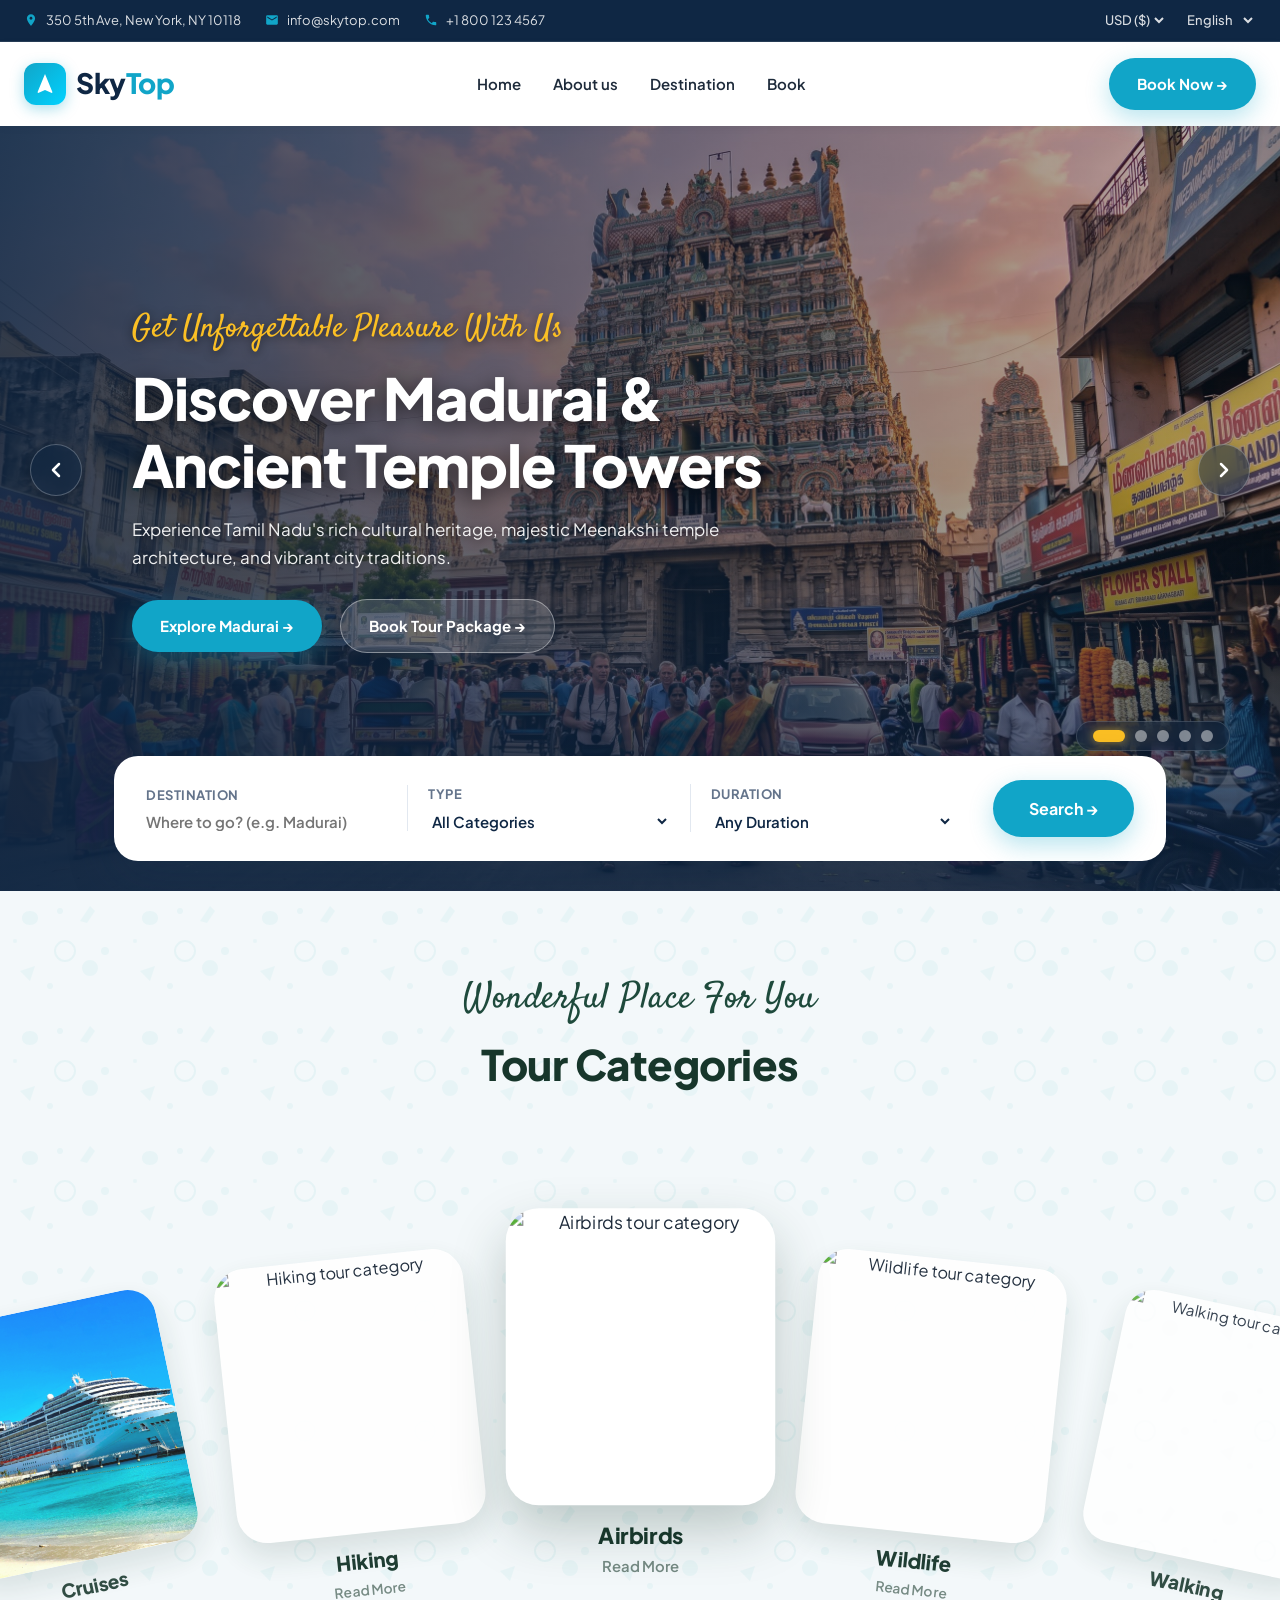
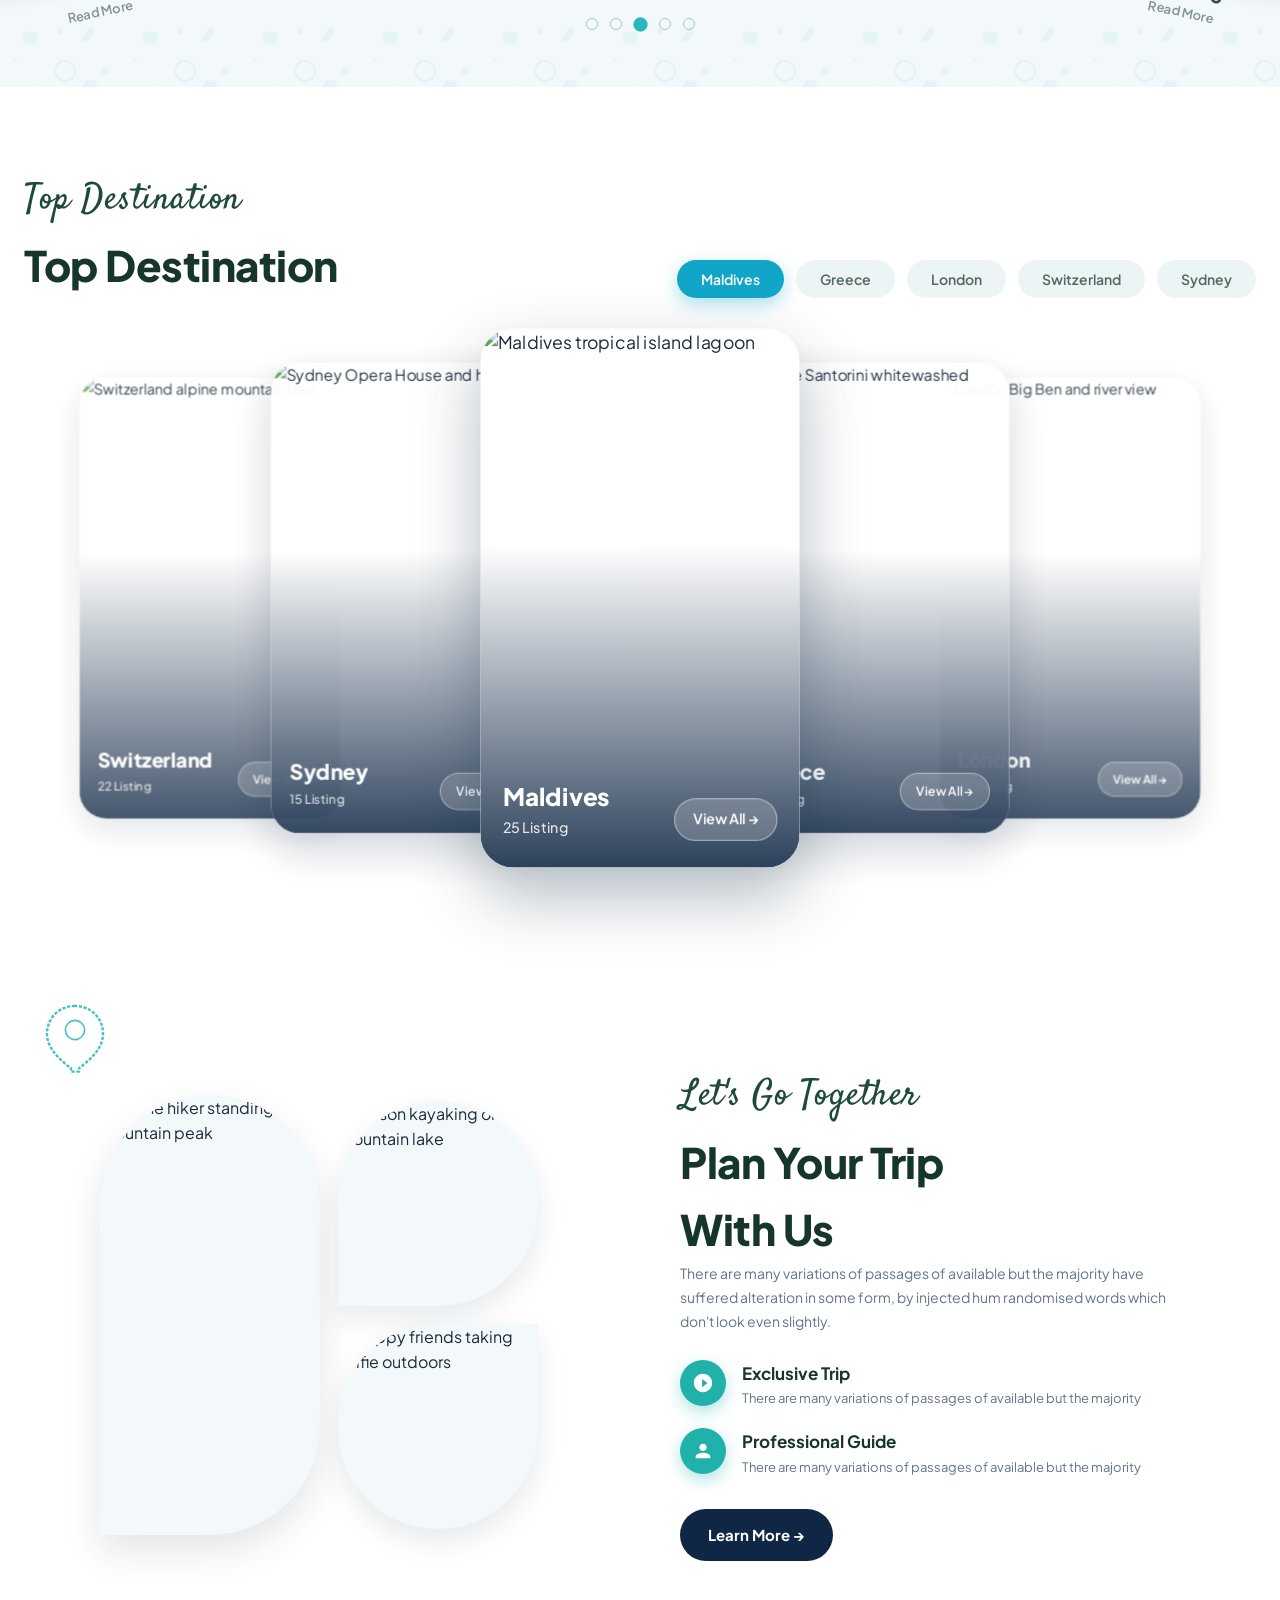
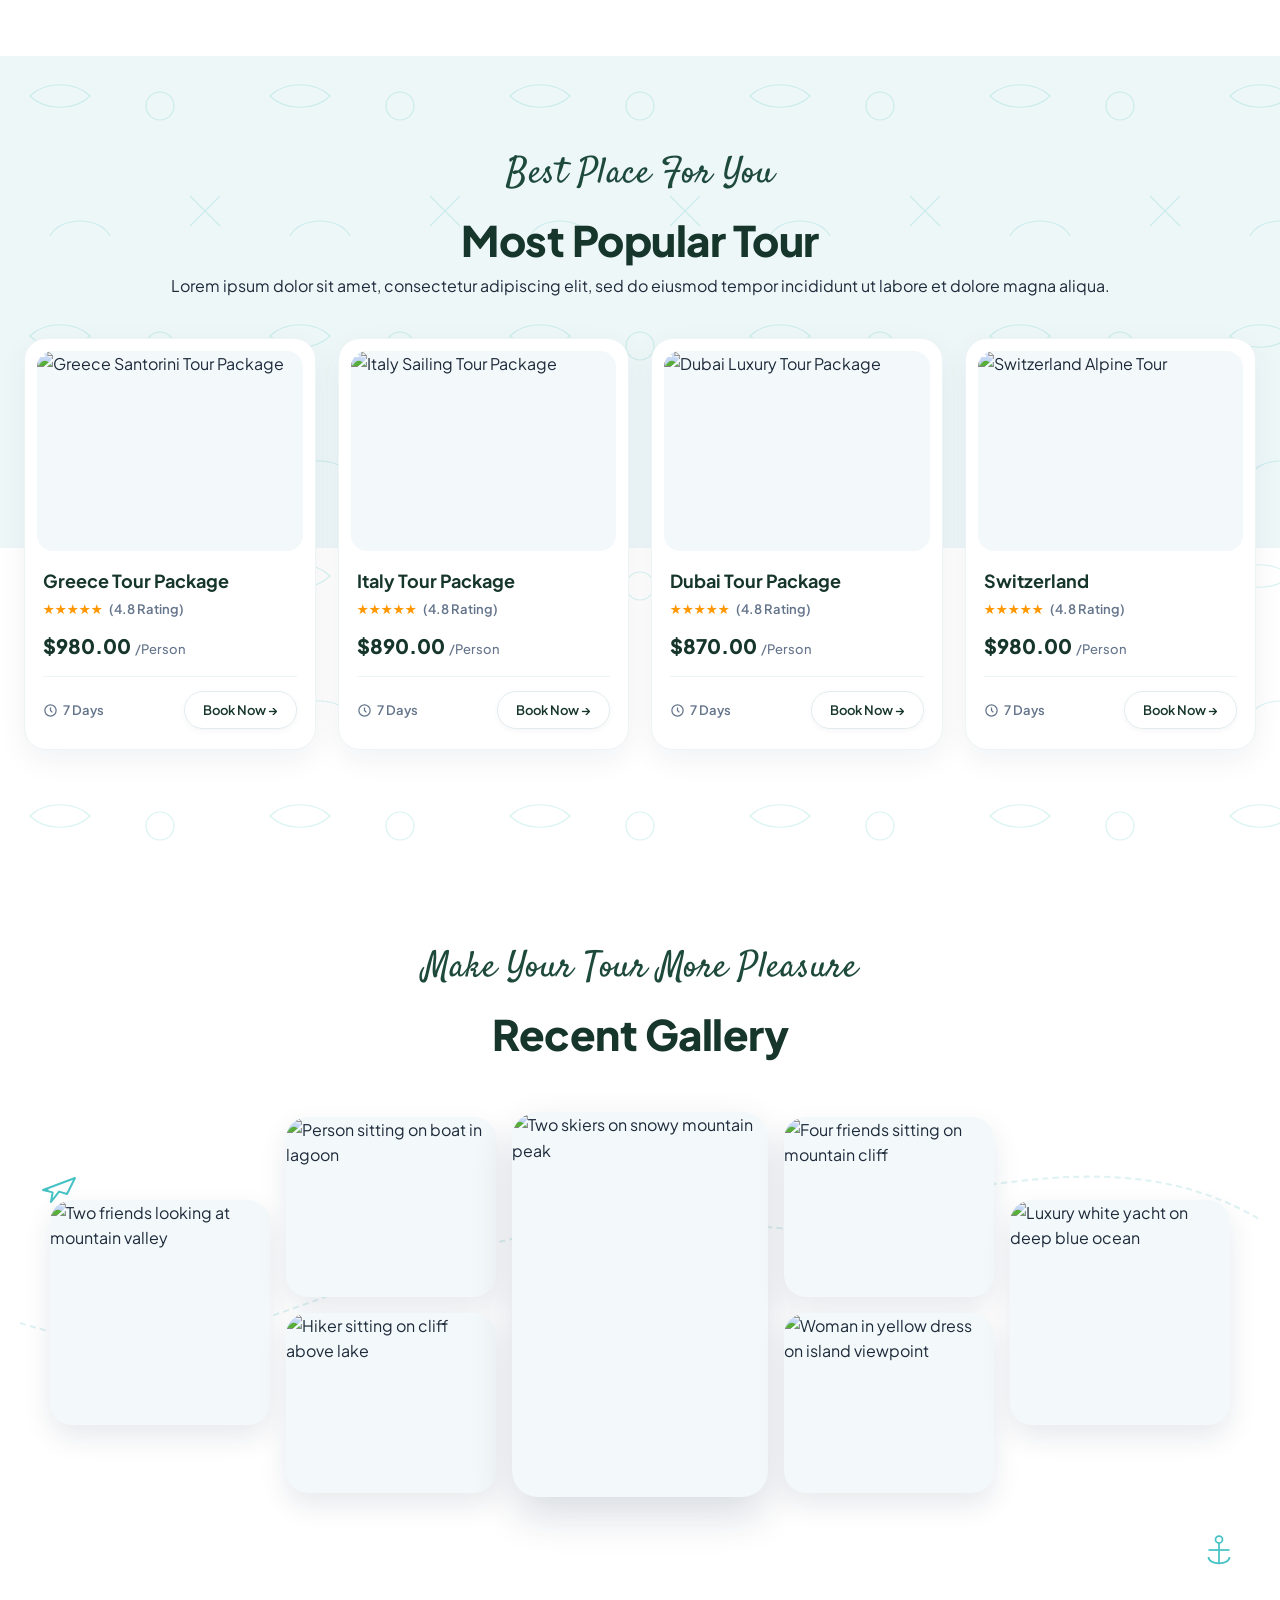
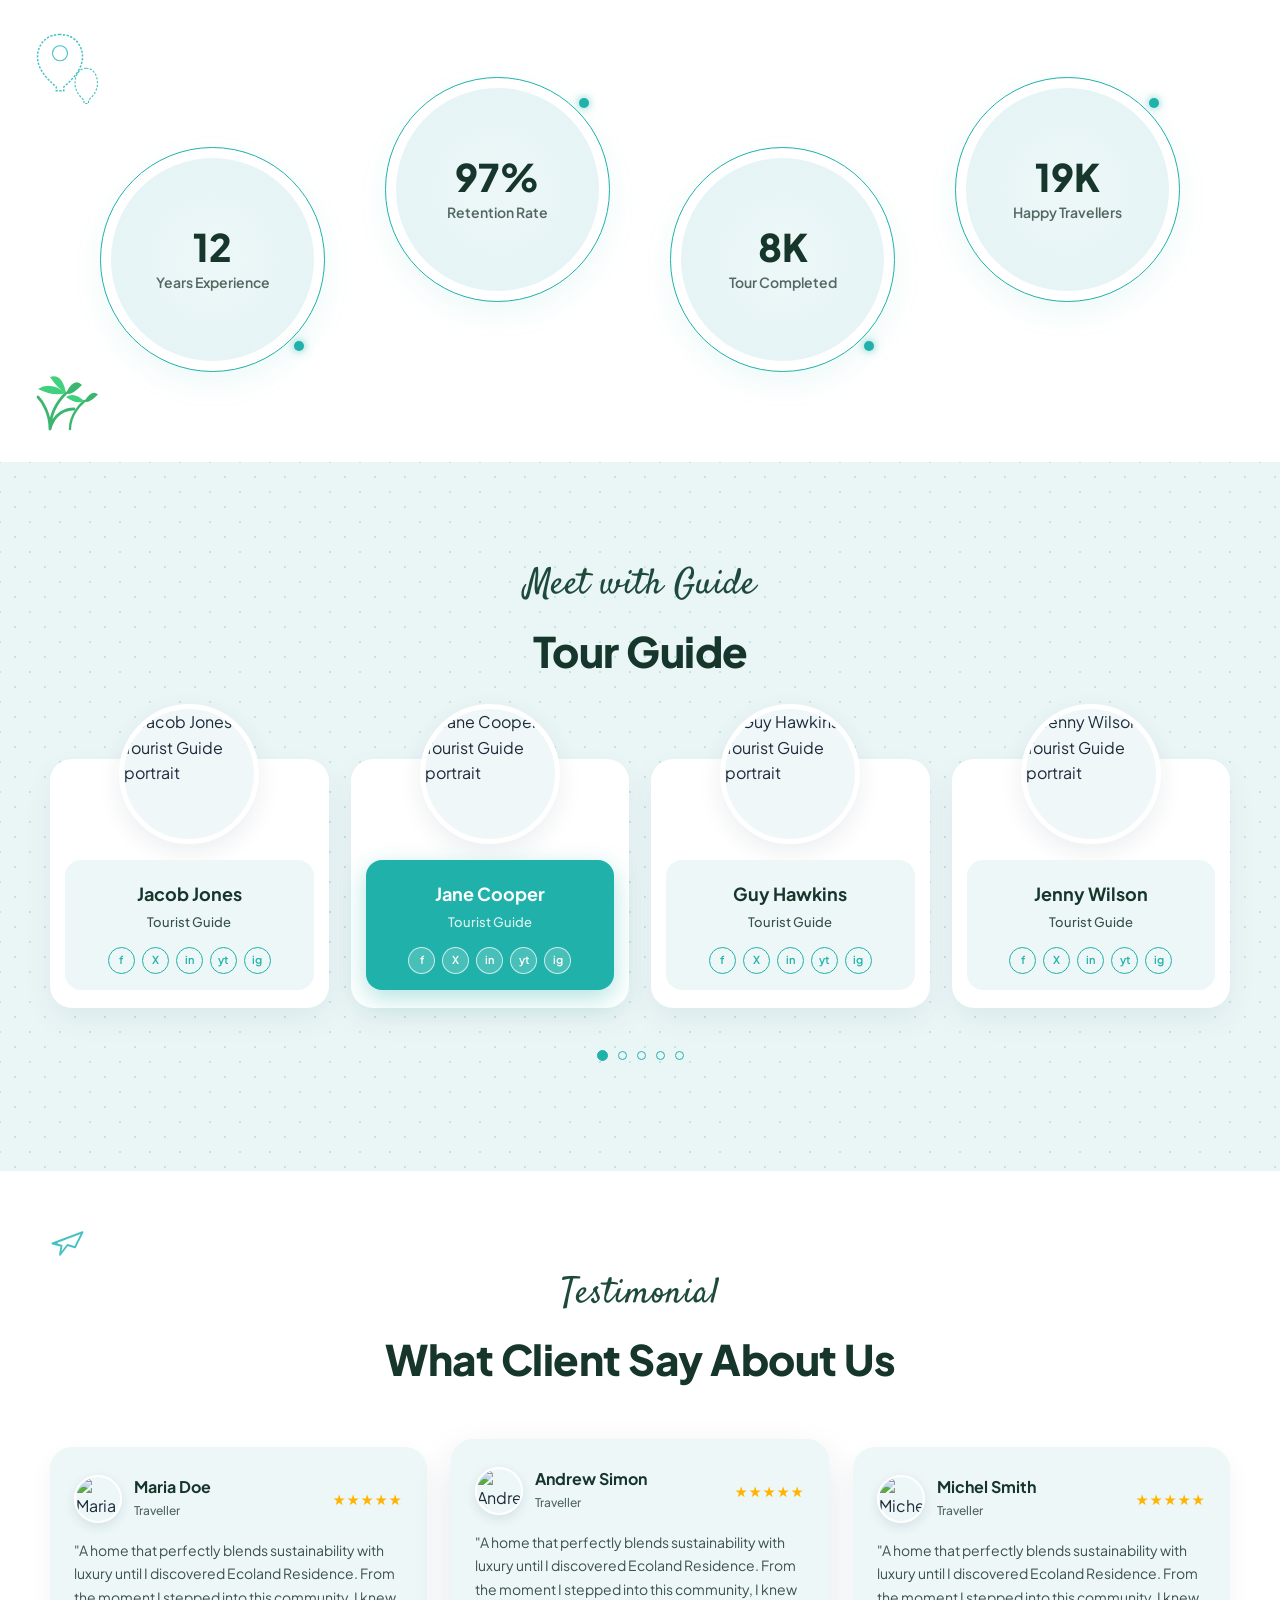
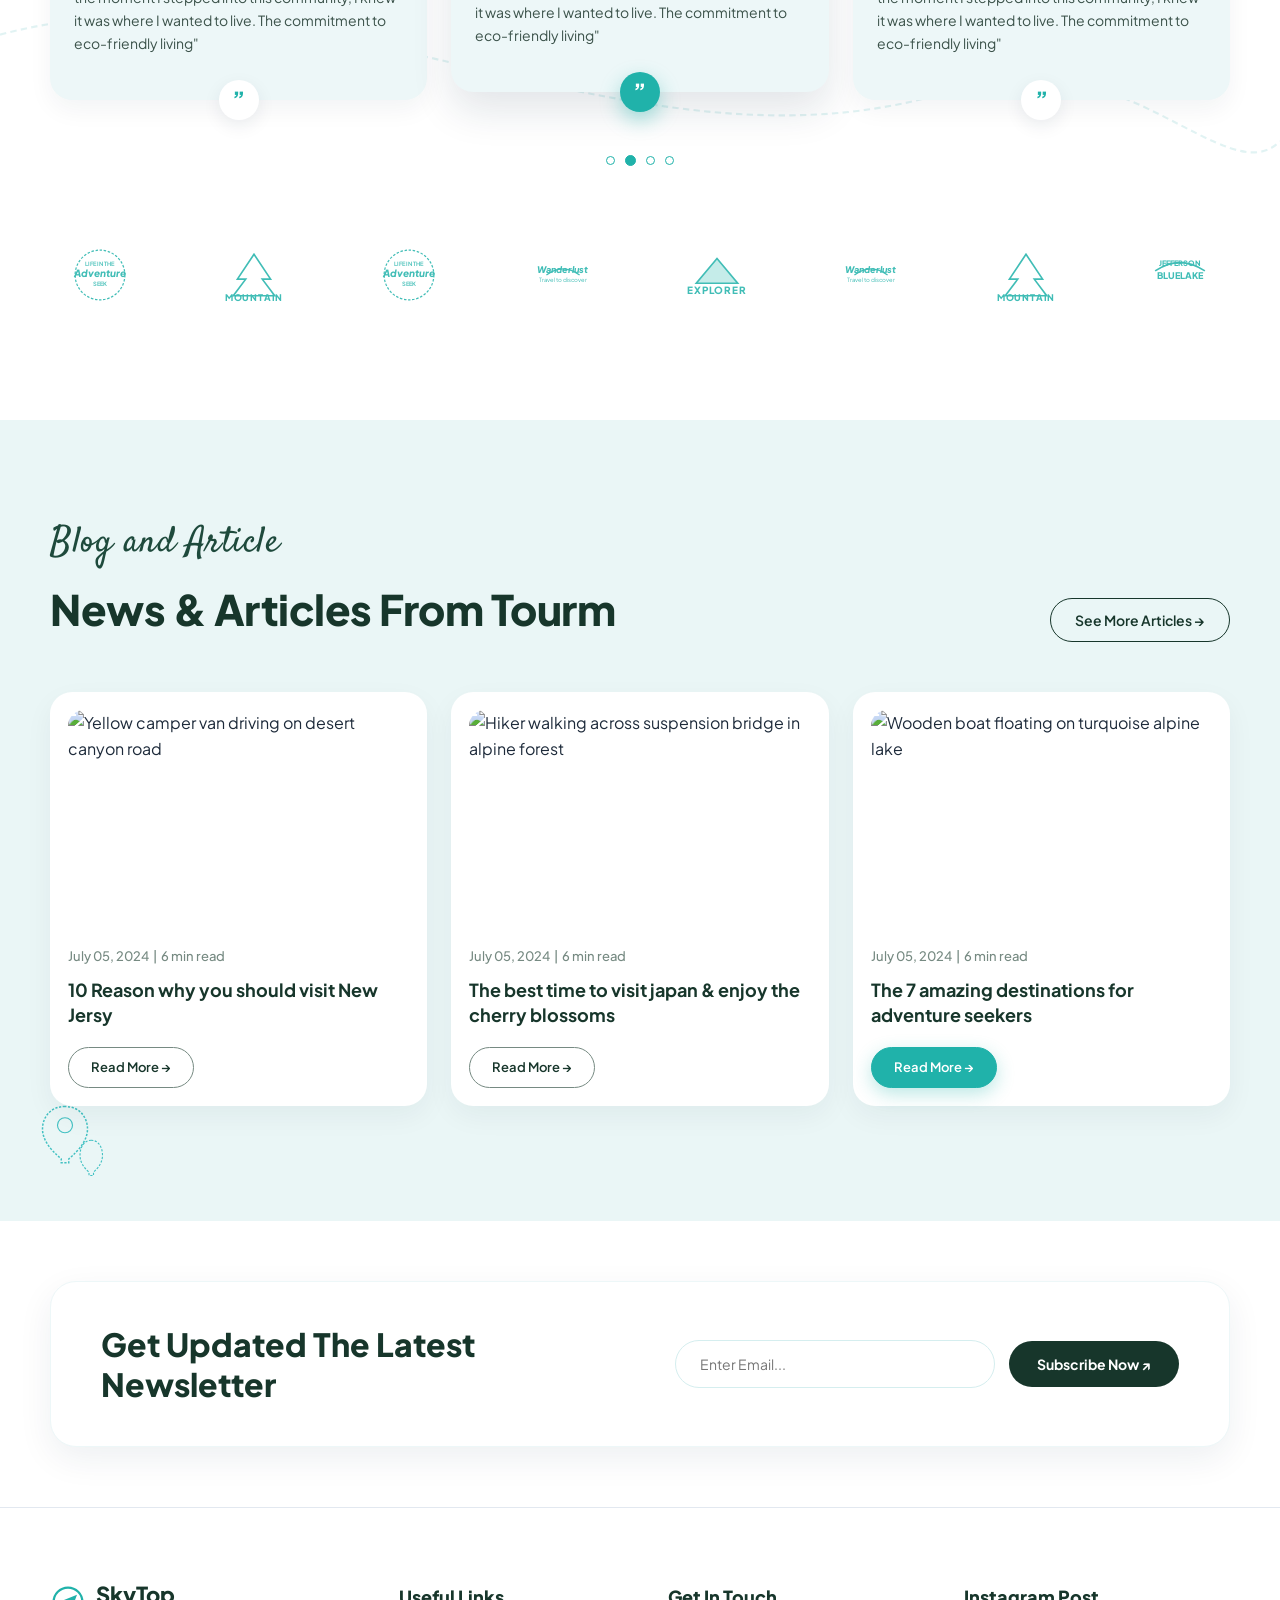
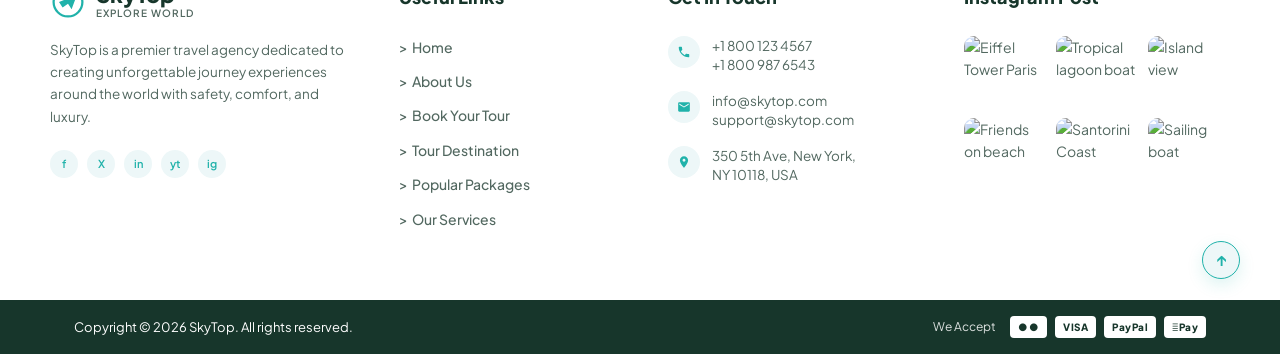
==== commit c21ce799: "feat: implement custom carousel and slider functionality for home and destination pages" ====
--- a/index.html
+++ b/index.html
@@ -84,24 +84,99 @@
   <main id="main-content">
 
     <!-- 1. Hero Section -->
-    <section class="hero-section" aria-label="Hero Banner">
-      <div class="container hero-content">
-        <span class="hero-subtitle">Get unforgettable pleasure with us</span>
-        <!-- H1 SEO Rule: Exactly ONE primary H1 on the home page -->
-        <h1 class="hero-title">Natural Wonder<br>Of The World</h1>
-
-        <div class="hero-btns">
-          <a href="#destinations" class="btn btn-primary">Explore Tours &rarr;</a>
-          <a href="#services" class="btn btn-outline-glass">Our Services &rarr;</a>
-        </div>
-      </div>
+    <section class="hero-section" id="heroSection" aria-label="Hero Banner Slider">
+      <!-- Background Slides Container -->
+      <div class="hero-slides-wrapper">
+        
+        <!-- Slide 1: Madurai -->
+        <div class="hero-slide active" data-index="0" style="background-image: url('assets/images/Images_skytop/Madurai.jpeg');">
+          <div class="hero-slide-overlay"></div>
+          <div class="container hero-content">
+            <span class="hero-subtitle">Get Unforgettable Pleasure With Us</span>
+            <h1 class="hero-title">Discover Madurai &<br>Ancient Temple Towers</h1>
+            <p class="hero-description">Experience Tamil Nadu's rich cultural heritage, majestic Meenakshi temple architecture, and vibrant city traditions.</p>
+            <div class="hero-btns">
+              <a href="#destinations" class="btn btn-primary">Explore Madurai &rarr;</a>
+              <a href="book.html" class="btn btn-outline-glass">Book Tour Package &rarr;</a>
+            </div>
+          </div>
+        </div>
+
+        <!-- Slide 2: Rameshwaram -->
+        <div class="hero-slide" data-index="1" style="background-image: url('assets/images/Images_skytop/Rameshwaram.jpeg');">
+          <div class="hero-slide-overlay"></div>
+          <div class="container hero-content">
+            <span class="hero-subtitle">Sacred Island & Oceanic Wonder</span>
+            <h2 class="hero-title">Explore Rameshwaram &<br>The Pamban Bridge</h2>
+            <p class="hero-description">Marvel at turquoise sea waters, legendary island temples, and iconic ocean railway bridges.</p>
+            <div class="hero-btns">
+              <a href="#destinations" class="btn btn-primary">Explore Rameshwaram &rarr;</a>
+              <a href="book.html" class="btn btn-outline-glass">Book Tour Package &rarr;</a>
+            </div>
+          </div>
+        </div>
+
+        <!-- Slide 3: Kanniyakumari -->
+        <div class="hero-slide" data-index="2" style="background-image: url('assets/images/Images_skytop/kanniyakumari.jpeg');">
+          <div class="hero-slide-overlay"></div>
+          <div class="container hero-content">
+            <span class="hero-subtitle">Where Three Oceans Meet</span>
+            <h2 class="hero-title">Kanniyakumari Horizons &<br>Coastal Splendor</h2>
+            <p class="hero-description">Witness mesmerizing sunrises, Thiruvalluvar Statue, and the confluence of three oceans at India's southern tip.</p>
+            <div class="hero-btns">
+              <a href="#destinations" class="btn btn-primary">Explore Kanniyakumari &rarr;</a>
+              <a href="book.html" class="btn btn-outline-glass">Book Tour Package &rarr;</a>
+            </div>
+          </div>
+        </div>
+
+        <!-- Slide 4: Kodaikanal -->
+        <div class="hero-slide" data-index="3" style="background-image: url('assets/images/Images_skytop/kodaikanal.jpeg');">
+          <div class="hero-slide-overlay"></div>
+          <div class="container hero-content">
+            <span class="hero-subtitle">Princess Of Hill Stations</span>
+            <h2 class="hero-title">Escape To Kodaikanal &<br>Misty Mountains</h2>
+            <p class="hero-description">Immerse yourself in pine forest canopy, calm mountain lakes, waterfalls, and crisp hill country air.</p>
+            <div class="hero-btns">
+              <a href="#destinations" class="btn btn-primary">Explore Kodaikanal &rarr;</a>
+              <a href="book.html" class="btn btn-outline-glass">Book Tour Package &rarr;</a>
+            </div>
+          </div>
+        </div>
+
+        <!-- Slide 5: Ooty -->
+        <div class="hero-slide" data-index="4" style="background-image: url('assets/images/Images_skytop/ooty.jpeg');">
+          <div class="hero-slide-overlay"></div>
+          <div class="container hero-content">
+            <span class="hero-subtitle">Queen Of Hill Stations</span>
+            <h2 class="hero-title">Experience Ooty &<br>Lush Tea Gardens</h2>
+            <p class="hero-description">Ride the Nilgiri toy train through cloud-capped peaks, emerald green tea estates, and botanical gardens.</p>
+            <div class="hero-btns">
+              <a href="#destinations" class="btn btn-primary">Explore Ooty &rarr;</a>
+              <a href="book.html" class="btn btn-outline-glass">Book Tour Package &rarr;</a>
+            </div>
+          </div>
+        </div>
+
+      </div>
+
+      <!-- Navigation Arrows -->
+      <button class="hero-slider-arrow hero-slider-prev" id="heroPrevBtn" aria-label="Previous Slide">
+        <svg width="24" height="24" viewBox="0 0 24 24" fill="none" stroke="currentColor" stroke-width="2.5" stroke-linecap="round" stroke-linejoin="round"><path d="M15 18l-6-6 6-6"/></svg>
+      </button>
+      <button class="hero-slider-arrow hero-slider-next" id="heroNextBtn" aria-label="Next Slide">
+        <svg width="24" height="24" viewBox="0 0 24 24" fill="none" stroke="currentColor" stroke-width="2.5" stroke-linecap="round" stroke-linejoin="round"><path d="M9 18l6-6-6-6"/></svg>
+      </button>
+
+      <!-- Pagination Dots -->
+      <div class="hero-slider-dots" id="heroSliderDots" aria-label="Slide Navigation Dots"></div>
 
       <!-- Floating Multi-Parameter Search Bar -->
       <div class="container search-bar-wrapper">
         <form class="search-bar-card" id="heroSearchForm">
           <div class="search-field">
             <label class="search-label" for="searchDestination">Destination</label>
-            <input type="text" id="searchDestination" class="search-input" placeholder="Where to go? (e.g. Thailand)">
+            <input type="text" id="searchDestination" class="search-input" placeholder="Where to go? (e.g. Madurai)">
           </div>
 
           <div class="search-field">
--- a/styles/home.css
+++ b/styles/home.css
@@ -4,46 +4,115 @@
    ========================================================================== */
 
 /* --------------------------------------------------------------------------
-   1. HERO SECTION
+   1. HERO SECTION & FLOATING SEARCH BAR
    -------------------------------------------------------------------------- */
 .home-page .hero-section {
   position: relative;
   min-height: 85vh;
-  background: linear-gradient(90deg, rgba(15, 39, 68, 0.65) 0%, rgba(15, 39, 68, 0.35) 50%, rgba(15, 39, 68, 0.1) 100%),
-              url('../assets/images/skytop-hero-natural-wonder.jpg') center/cover no-repeat;
   display: flex;
   flex-direction: column;
-  justify-content: center;
-  align-items: flex-start;
-  padding: 100px 0 120px;
+  justify-content: flex-end;
+  align-items: center;
+  padding: 120px 0 30px;
   color: var(--white);
+  overflow: hidden;
+}
+
+/* Background Slides Wrapper */
+.home-page .hero-slides-wrapper {
+  position: absolute;
+  top: 0;
+  left: 0;
+  width: 100%;
+  height: 100%;
+  z-index: 1;
+}
+
+.home-page .hero-slide {
+  position: absolute;
+  top: 0;
+  left: 0;
+  width: 100%;
+  height: 100%;
+  background-size: cover;
+  background-position: center;
+  opacity: 0;
+  visibility: hidden;
+  transition: opacity 0.9s cubic-bezier(0.4, 0, 0.2, 1), transform 1.2s cubic-bezier(0.4, 0, 0.2, 1), visibility 0.9s;
+  transform: scale(1.06);
+  display: flex;
+  align-items: center;
+  padding: 100px 0 140px;
+}
+
+.home-page .hero-slide.active {
+  opacity: 1;
+  visibility: visible;
+  transform: scale(1);
+  z-index: 2;
+}
+
+.home-page .hero-slide-overlay {
+  position: absolute;
+  top: 0;
+  left: 0;
+  width: 100%;
+  height: 100%;
+  background: linear-gradient(90deg, rgba(15, 39, 68, 0.85) 0%, rgba(15, 39, 68, 0.5) 55%, rgba(15, 39, 68, 0.25) 100%),
+              linear-gradient(0deg, rgba(15, 39, 68, 0.7) 0%, transparent 50%);
+  z-index: 1;
 }
 
 .home-page .hero-content {
+  position: relative;
+  z-index: 3;
   width: 100%;
   max-width: 1064px;
   text-align: left;
-  margin-bottom: 60px;
+  margin-bottom: 20px;
+  animation: heroContentFadeIn 0.8s ease-out forwards;
+}
+
+@keyframes heroContentFadeIn {
+  from {
+    opacity: 0;
+    transform: translateY(20px);
+  }
+  to {
+    opacity: 1;
+    transform: translateY(0);
+  }
 }
 
 .home-page .hero-subtitle {
   font-family: var(--font-script);
-  font-size: 30px;
+  font-size: 32px;
   font-weight: 400;
+  color: #FBBF24;
+  margin-bottom: 10px;
+  text-shadow: 0 2px 10px rgba(0,0,0,0.5);
+  display: block;
+}
+
+/* Primary H1 Tag & H2 Tag Rule Compliance */
+.home-page h1.hero-title,
+.home-page h2.hero-title {
+  font-size: 58px;
+  font-weight: 800;
+  line-height: 1.15;
+  letter-spacing: -1px;
+  margin-bottom: 18px;
   color: #FFFFFF;
-  margin-bottom: 8px;
-  text-shadow: 0 2px 10px rgba(0,0,0,0.3);
-  display: block;
-}
-
-/* Primary H1 Tag Rule Compliance */
-.home-page h1.hero-title {
-  font-size: 64px;
-  font-weight: 800;
-  line-height: 1.12;
-  letter-spacing: -1px;
-  margin-bottom: 32px;
-  text-shadow: 0 4px 20px rgba(0,0,0,0.4);
+  text-shadow: 0 4px 20px rgba(0,0,0,0.6);
+}
+
+.home-page .hero-description {
+  font-size: 17px;
+  line-height: 1.6;
+  color: rgba(255, 255, 255, 0.92);
+  margin-bottom: 28px;
+  max-width: 640px;
+  text-shadow: 0 2px 8px rgba(0,0,0,0.5);
 }
 
 .home-page .hero-btns {
@@ -51,13 +120,147 @@
   justify-content: flex-start;
   align-items: center;
   gap: 18px;
+}
+
+/* Navigation Arrow Controls */
+.home-page .hero-slider-arrow {
+  position: absolute;
+  top: 45%;
+  transform: translateY(-50%);
+  z-index: 10;
+  width: 52px;
+  height: 52px;
+  border-radius: 50%;
+  background: rgba(15, 39, 68, 0.45);
+  backdrop-filter: blur(10px);
+  -webkit-backdrop-filter: blur(10px);
+  border: 1px solid rgba(255, 255, 255, 0.25);
+  color: #FFFFFF;
+  display: flex;
+  align-items: center;
+  justify-content: center;
+  cursor: pointer;
+  transition: all 0.3s cubic-bezier(0.4, 0, 0.2, 1);
+  box-shadow: 0 4px 15px rgba(0, 0, 0, 0.2);
+}
+
+.home-page .hero-slider-arrow:hover {
+  background: var(--primary, #0F2744);
+  border-color: #FBBF24;
+  color: #FBBF24;
+  transform: translateY(-50%) scale(1.1);
+  box-shadow: 0 6px 20px rgba(0, 0, 0, 0.35);
+}
+
+.home-page .hero-slider-arrow:focus-visible {
+  outline: 2px solid #FBBF24;
+  outline-offset: 4px;
+}
+
+.home-page .hero-slider-prev {
+  left: 30px;
+}
+
+.home-page .hero-slider-next {
+  right: 30px;
+}
+
+/* Slide Indicator Dots */
+.home-page .hero-slider-dots {
+  position: absolute;
+  bottom: 140px;
+  right: 50px;
+  z-index: 10;
+  display: flex;
+  align-items: center;
+  gap: 10px;
+  background: rgba(15, 39, 68, 0.4);
+  padding: 8px 16px;
+  border-radius: 30px;
+  backdrop-filter: blur(8px);
+  border: 1px solid rgba(255, 255, 255, 0.15);
+}
+
+.home-page .hero-dot-btn {
+  width: 12px;
+  height: 12px;
+  border-radius: 50%;
+  background: rgba(255, 255, 255, 0.45);
+  border: none;
+  padding: 0;
+  cursor: pointer;
+  transition: all 0.3s ease;
+}
+
+.home-page .hero-dot-btn:hover {
+  background: rgba(255, 255, 255, 0.85);
+}
+
+.home-page .hero-dot-btn.active {
+  width: 32px;
+  border-radius: 10px;
+  background: #FBBF24;
+  box-shadow: 0 0 10px rgba(251, 191, 36, 0.6);
 }
 
 /* Floating Search Bar */
 .home-page .search-bar-wrapper {
+  position: relative;
+  z-index: 10;
   width: 100%;
   max-width: 1100px;
-  margin-top: 30px;
+  margin-top: 20px;
+}
+
+@media (max-width: 992px) {
+  .home-page .hero-section {
+    min-height: 90vh;
+    padding: 100px 0 20px;
+  }
+
+  .home-page h1.hero-title,
+  .home-page h2.hero-title {
+    font-size: 42px;
+  }
+
+  .home-page .hero-subtitle {
+    font-size: 26px;
+  }
+
+  .home-page .hero-slider-arrow {
+    width: 44px;
+    height: 44px;
+  }
+
+  .home-page .hero-slider-prev {
+    left: 15px;
+  }
+
+  .home-page .hero-slider-next {
+    right: 15px;
+  }
+
+  .home-page .hero-slider-dots {
+    bottom: 190px;
+    right: 20px;
+  }
+}
+
+@media (max-width: 576px) {
+  .home-page h1.hero-title,
+  .home-page h2.hero-title {
+    font-size: 32px;
+  }
+
+  .home-page .hero-description {
+    font-size: 14px;
+  }
+
+  .home-page .hero-slider-dots {
+    right: 50%;
+    transform: translateX(50%);
+    bottom: 230px;
+  }
 }
 
 .home-page .search-bar-card {
@@ -106,6 +309,37 @@
   border-radius: var(--radius-pill);
 }
 
+/* --- Section 1 Responsive Media Queries --- */
+@media (max-width: 1024px) {
+  .home-page h1.hero-title {
+    font-size: 48px;
+  }
+}
+
+@media (max-width: 768px) {
+  .home-page h1.hero-title {
+    font-size: 36px;
+  }
+
+  .home-page .search-bar-card {
+    grid-template-columns: 1fr;
+    gap: 16px;
+  }
+
+  .home-page .search-field {
+    border-right: none;
+    border-bottom: 1px solid var(--border-light);
+    padding-right: 0;
+    padding-bottom: 12px;
+  }
+}
+
+@media (max-width: 600px) {
+  .home-page h1.hero-title {
+    font-size: 30px;
+  }
+}
+
 /* --------------------------------------------------------------------------
    2. TOUR CATEGORIES SECTION
    -------------------------------------------------------------------------- */
@@ -152,30 +386,30 @@
   display: flex;
   justify-content: center;
   align-items: flex-end;
-  gap: 22px;
-  min-height: 380px;
+  gap: 24px;
+  min-height: 430px;
   position: relative;
 }
 
 .home-page .owl-item-card {
-  flex: 0 0 215px;
-  max-width: 215px;
+  flex: 0 0 245px;
+  max-width: 245px;
   text-align: center;
   cursor: pointer;
   transform-origin: center bottom;
-  transition: transform 0.45s cubic-bezier(0.25, 1, 0.5, 1), opacity 0.45s ease, box-shadow 0.45s ease;
+  transition: transform 0.65s cubic-bezier(0.34, 1.35, 0.64, 1), opacity 0.5s ease, box-shadow 0.5s ease;
   user-select: none;
 }
 
 .home-page .category-img-box {
   width: 100%;
-  height: 235px;
-  border-radius: 26px;
+  height: 270px;
+  border-radius: 30px;
   overflow: hidden;
-  box-shadow: 0 12px 28px rgba(23, 54, 43, 0.12);
+  box-shadow: 0 14px 32px rgba(23, 54, 43, 0.14);
   margin-bottom: 14px;
   background: #ffffff;
-  transition: transform 0.35s ease, box-shadow 0.35s ease;
+  transition: transform 0.45s cubic-bezier(0.34, 1.35, 0.64, 1), box-shadow 0.45s ease;
 }
 
 .home-page .category-img-box img {
@@ -183,58 +417,78 @@
   height: 100%;
   object-fit: cover;
   display: block;
-  transition: transform 0.5s ease;
+  transition: transform 0.6s cubic-bezier(0.25, 1, 0.5, 1);
+}
+
+.home-page .owl-item-card:hover .category-img-box {
+  transform: translateY(-6px);
+  box-shadow: 0 20px 42px rgba(32, 178, 170, 0.28);
 }
 
 .home-page .owl-item-card:hover .category-img-box img {
-  transform: scale(1.08);
+  transform: scale(1.10);
 }
 
 .home-page .category-title {
-  font-size: 19px;
-  font-weight: 700;
+  font-size: 20px;
+  font-weight: 800;
   color: #17362b;
   margin-bottom: 2px;
   line-height: 1.3;
+  transition: color 0.3s ease;
+}
+
+.home-page .owl-item-card:hover .category-title {
+  color: #26B8BA;
 }
 
 .home-page .category-read-more {
-  font-size: 13px;
-  font-weight: 500;
+  font-size: 13.5px;
+  font-weight: 600;
   color: #728780;
   text-decoration: none;
   display: inline-block;
-  transition: color 0.25s ease;
+  transition: color 0.3s ease, transform 0.3s ease;
 }
 
 .home-page .owl-item-card:hover .category-read-more {
   color: #26B8BA;
-}
-
-/* 3D Arc Curve Positions */
+  transform: translateX(4px);
+}
+
+/* 3D Arc Curve Positions - Ultra Smooth Fluid Spring Animation */
 .home-page .owl-item-card[data-arc="left-2"] {
-  transform: translateY(30px) rotate(-11deg) scale(0.96);
+  transform: translateY(35px) rotate(-12deg) scale(0.95);
   z-index: 1;
+  opacity: 0.88;
 }
 
 .home-page .owl-item-card[data-arc="left-1"] {
-  transform: translateY(10px) rotate(-5.5deg) scale(0.98);
-  z-index: 2;
+  transform: translateY(14px) rotate(-6deg) scale(1.02);
+  z-index: 3;
+  opacity: 0.96;
 }
 
 .home-page .owl-item-card[data-arc="center"] {
-  transform: translateY(0px) rotate(0deg) scale(1.04);
-  z-index: 5;
+  transform: translateY(-8px) rotate(0deg) scale(1.10);
+  z-index: 10;
+  opacity: 1;
+}
+
+.home-page .owl-item-card[data-arc="center"] .category-img-box {
+  box-shadow: 0 22px 48px rgba(23, 54, 43, 0.25);
 }
 
 .home-page .owl-item-card[data-arc="right-1"] {
-  transform: translateY(10px) rotate(5.5deg) scale(0.98);
-  z-index: 2;
+  transform: translateY(14px) rotate(6deg) scale(1.02);
+  z-index: 3;
+  opacity: 0.96;
 }
 
 .home-page .owl-item-card[data-arc="right-2"] {
-  transform: translateY(30px) rotate(11deg) scale(0.96);
+  transform: translateY(35px) rotate(12deg) scale(0.95);
   z-index: 1;
+  opacity: 0.88;
 }
 
 /* Dots Navigation */
@@ -266,6 +520,41 @@
   transform: scale(1.1);
 }
 
+/* --- Section 2 Responsive Media Queries (One-By-One Mobile Display) --- */
+@media (max-width: 768px) {
+  .home-page .categories-owl-carousel {
+    position: relative;
+    min-height: 390px;
+    justify-content: center;
+    align-items: center;
+  }
+
+  .home-page .owl-item-card {
+    position: absolute;
+    left: 50%;
+    transform: translateX(-50%) scale(0.85);
+    opacity: 0;
+    pointer-events: none;
+    flex: 0 0 270px;
+    max-width: 270px;
+    transition: opacity 0.4s ease, transform 0.4s ease;
+  }
+
+  .home-page .owl-item-card[data-arc="center"] {
+    position: relative;
+    left: auto;
+    transform: translateX(0) scale(1);
+    opacity: 1;
+    pointer-events: auto;
+    z-index: 10;
+  }
+
+  .home-page .category-img-box {
+    height: 280px;
+    border-radius: 28px;
+  }
+}
+
 /* --------------------------------------------------------------------------
    3. TOP DESTINATIONS SECTION
    -------------------------------------------------------------------------- */
@@ -323,7 +612,7 @@
 .home-page .destinations-coverflow-carousel {
   position: relative;
   width: 100%;
-  height: 480px;
+  height: 540px;
   display: flex;
   justify-content: center;
   align-items: center;
@@ -331,11 +620,11 @@
 
 .home-page .coverflow-card {
   position: absolute;
-  left: calc(50% - 130px);
+  left: calc(50% - 145px);
   top: 15px;
-  width: 260px;
-  height: 450px;
-  border-radius: 28px;
+  width: 290px;
+  height: 490px;
+  border-radius: 30px;
   overflow: hidden;
   background: #ffffff;
   cursor: pointer;
@@ -400,40 +689,40 @@
   border-color: #ffffff;
 }
 
-/* Coverflow Card Position Transforms */
+/* Coverflow Card Position Transforms - Significantly Increased Size */
 .home-page .coverflow-card[data-pos="left-2"] {
-  transform: translateX(-340px) scale(0.72);
+  transform: translateX(-430px) scale(0.90);
   z-index: 3;
-  opacity: 0.75;
-  box-shadow: 0 8px 25px rgba(15, 39, 68, 0.1);
+  opacity: 0.88;
+  box-shadow: 0 12px 35px rgba(15, 39, 68, 0.14);
 }
 
 .home-page .coverflow-card[data-pos="left-1"] {
-  transform: translateX(-185px) scale(0.86);
+  transform: translateX(-230px) scale(0.96);
   z-index: 6;
-  opacity: 0.92;
-  box-shadow: 0 14px 35px rgba(15, 39, 68, 0.16);
+  opacity: 0.96;
+  box-shadow: 0 18px 45px rgba(15, 39, 68, 0.2);
 }
 
 .home-page .coverflow-card[data-pos="center"] {
-  transform: translateX(0px) scale(1.06);
+  transform: translateX(0px) scale(1.10);
   z-index: 10;
   opacity: 1;
-  box-shadow: 0 22px 50px rgba(15, 39, 68, 0.28);
+  box-shadow: 0 26px 60px rgba(15, 39, 68, 0.32);
 }
 
 .home-page .coverflow-card[data-pos="right-1"] {
-  transform: translateX(185px) scale(0.86);
+  transform: translateX(230px) scale(0.96);
   z-index: 6;
-  opacity: 0.92;
-  box-shadow: 0 14px 35px rgba(15, 39, 68, 0.16);
+  opacity: 0.96;
+  box-shadow: 0 18px 45px rgba(15, 39, 68, 0.2);
 }
 
 .home-page .coverflow-card[data-pos="right-2"] {
-  transform: translateX(340px) scale(0.72);
+  transform: translateX(430px) scale(0.90);
   z-index: 3;
-  opacity: 0.75;
-  box-shadow: 0 8px 25px rgba(15, 39, 68, 0.1);
+  opacity: 0.88;
+  box-shadow: 0 12px 35px rgba(15, 39, 68, 0.14);
 }
 
 /* Floating Drag Handle Badge */
@@ -463,6 +752,39 @@
   transform: translateY(-50%) scale(1.05);
 }
 
+/* --- Section 3 Responsive Media Queries (One-By-One Mobile Display) --- */
+@media (max-width: 768px) {
+  .home-page .destination-header {
+    flex-direction: column;
+    align-items: flex-start;
+    gap: 16px;
+  }
+
+  .home-page .destinations-coverflow-carousel {
+    height: 480px;
+  }
+
+  .home-page .coverflow-card {
+    width: 280px;
+    height: 440px;
+    left: calc(50% - 140px);
+  }
+
+  .home-page .coverflow-card[data-pos="left-2"],
+  .home-page .coverflow-card[data-pos="right-2"],
+  .home-page .coverflow-card[data-pos="left-1"],
+  .home-page .coverflow-card[data-pos="right-1"] {
+    opacity: 0;
+    pointer-events: none;
+  }
+
+  .home-page .coverflow-card[data-pos="center"] {
+    opacity: 1;
+    transform: translateX(0) scale(1);
+    z-index: 10;
+  }
+}
+
 /* --------------------------------------------------------------------------
    4. PLAN YOUR TRIP WITH US
    -------------------------------------------------------------------------- */
@@ -502,22 +824,22 @@
   margin: 0 auto;
 }
 
-/* 3-Image Media Collage */
+/* 3-Image Media Collage - Exact Reference Outlines */
 .home-page .plan-media-collage-3 {
   display: flex;
-  gap: 16px;
+  gap: 18px;
   align-items: center;
 }
 
 .home-page .collage-left-col {
-  flex: 0 0 205px;
-  max-width: 205px;
+  flex: 0 0 220px;
+  max-width: 220px;
 }
 
 .home-page .collage-img-tall {
-  width: 205px;
-  height: 420px;
-  border-radius: 110px 110px 24px 24px;
+  width: 220px;
+  height: 440px;
+  border-radius: 150px 150px 150px 0;
   overflow: hidden;
   box-shadow: 0 16px 36px rgba(15, 39, 68, 0.12);
   background: #f3f8fa;
@@ -533,15 +855,15 @@
 .home-page .collage-right-col {
   display: flex;
   flex-direction: column;
-  gap: 16px;
-  flex: 0 0 185px;
-  max-width: 185px;
+  gap: 18px;
+  flex: 0 0 200px;
+  max-width: 200px;
 }
 
 .home-page .collage-img-top {
-  width: 185px;
-  height: 195px;
-  border-radius: 95px 95px 24px 24px;
+  width: 200px;
+  height: 205px;
+  border-radius: 150px 150px 150px 0;
   overflow: hidden;
   box-shadow: 0 12px 28px rgba(15, 39, 68, 0.1);
   background: #f3f8fa;
@@ -555,9 +877,9 @@
 }
 
 .home-page .collage-img-bottom {
-  width: 185px;
-  height: 185px;
-  border-radius: 50%;
+  width: 200px;
+  height: 205px;
+  border-radius: 150px 0 150px 150px;
   overflow: hidden;
   box-shadow: 0 12px 28px rgba(15, 39, 68, 0.1);
   background: #f3f8fa;
@@ -694,6 +1016,21 @@
 .home-page .badge-rating .star-icon {
   color: #e74c3c;
   font-size: 14px;
+}
+
+/* --- Section 4 Responsive Media Queries --- */
+@media (max-width: 1024px) {
+  .home-page .plan-trip-grid {
+    grid-template-columns: 1fr;
+    gap: 40px;
+  }
+}
+
+@media (max-width: 600px) {
+  .home-page .plan-media-collage-3 {
+    flex-direction: column;
+    align-items: center;
+  }
 }
 
 /* --------------------------------------------------------------------------
@@ -861,6 +1198,19 @@
   pointer-events: none;
 }
 
+/* --- Section 5 Responsive Media Queries --- */
+@media (max-width: 1024px) {
+  .home-page .tours-grid-carousel {
+    grid-template-columns: repeat(2, 1fr);
+  }
+}
+
+@media (max-width: 768px) {
+  .home-page .tours-grid-carousel {
+    grid-template-columns: 1fr;
+  }
+}
+
 /* --------------------------------------------------------------------------
    6. GALLERY SECTION
    -------------------------------------------------------------------------- */
@@ -957,6 +1307,19 @@
   box-shadow: 0 18px 42px rgba(15, 39, 68, 0.16);
 }
 
+/* --- Section 6 Responsive Media Queries --- */
+@media (max-width: 1024px) {
+  .home-page .gallery-staggered-grid {
+    grid-template-columns: repeat(3, 1fr);
+  }
+}
+
+@media (max-width: 768px) {
+  .home-page .gallery-staggered-grid {
+    grid-template-columns: 1fr;
+  }
+}
+
 /* --------------------------------------------------------------------------
    7. STATS COUNTER SECTION
    -------------------------------------------------------------------------- */
@@ -1066,6 +1429,22 @@
   font-size: 14px;
   font-weight: 600;
   color: #526860;
+}
+
+/* --- Section 7 Responsive Media Queries --- */
+@media (max-width: 1024px) {
+  .home-page .stats-wave-grid {
+    display: grid;
+    grid-template-columns: repeat(2, 1fr);
+    gap: 30px;
+    justify-items: center;
+  }
+}
+
+@media (max-width: 768px) {
+  .home-page .stats-wave-grid {
+    grid-template-columns: 1fr;
+  }
 }
 
 /* --------------------------------------------------------------------------
@@ -1222,6 +1601,19 @@
   height: 11px;
 }
 
+/* --- Section 8 Responsive Media Queries --- */
+@media (max-width: 1024px) {
+  .home-page .guides-grid {
+    grid-template-columns: repeat(2, 1fr);
+  }
+}
+
+@media (max-width: 768px) {
+  .home-page .guides-grid {
+    grid-template-columns: 1fr;
+  }
+}
+
 /* --------------------------------------------------------------------------
    9. TESTIMONIAL & PARTNERS
    -------------------------------------------------------------------------- */
@@ -1395,6 +1787,19 @@
 .home-page .partner-badge-item:hover {
   opacity: 1;
   transform: translateY(-4px);
+}
+
+/* --- Section 9 Responsive Media Queries --- */
+@media (max-width: 1024px) {
+  .home-page .testimonial-cards-grid {
+    grid-template-columns: repeat(2, 1fr);
+  }
+}
+
+@media (max-width: 768px) {
+  .home-page .testimonial-cards-grid {
+    grid-template-columns: 1fr;
+  }
 }
 
 /* --------------------------------------------------------------------------
@@ -1527,6 +1932,25 @@
   box-shadow: 0 6px 18px rgba(32, 178, 170, 0.3);
 }
 
+/* --- Section 10 Responsive Media Queries --- */
+@media (max-width: 1024px) {
+  .home-page .blog-cards-grid {
+    grid-template-columns: repeat(2, 1fr);
+  }
+}
+
+@media (max-width: 768px) {
+  .home-page .blog-cards-grid {
+    grid-template-columns: 1fr;
+  }
+
+  .home-page .blog-header-row {
+    flex-direction: column;
+    align-items: flex-start;
+    gap: 16px;
+  }
+}
+
 /* --------------------------------------------------------------------------
    11. NEWSLETTER BANNER
    -------------------------------------------------------------------------- */
@@ -1599,300 +2023,21 @@
   background: #20b2aa;
 }
 
-/* --------------------------------------------------------------------------
-   FOOTER COMPONENT STYLES
-   -------------------------------------------------------------------------- */
-.site-footer {
-  background-color: #ffffff;
-  padding: 75px 0 0;
-  position: relative;
-  color: #526860;
-  font-size: 14px;
-}
-
-.site-footer .footer-top-grid {
-  display: grid;
-  grid-template-columns: 1.2fr 0.9fr 1fr 1fr;
-  gap: 30px;
-  max-width: 1180px;
-  margin: 0 auto;
-  padding-bottom: 70px;
-}
-
-.site-footer .brand-logo-clean {
-  display: flex;
-  align-items: center;
-  gap: 10px;
-  text-decoration: none;
-  margin-bottom: 18px;
-}
-
-.site-footer .brand-text-wrap {
-  display: flex;
-  flex-direction: column;
-}
-
-.site-footer .brand-title {
-  font-size: 22px;
-  font-weight: 900;
-  color: #17362b;
-  line-height: 1;
-}
-
-.site-footer .brand-subtitle {
-  font-size: 10px;
-  text-transform: uppercase;
-  letter-spacing: 1px;
-  color: #526860;
-  font-weight: 600;
-}
-
-.site-footer .brand-desc-text {
-  font-size: 13.5px;
-  line-height: 1.65;
-  color: #526860;
-  margin-bottom: 22px;
-  max-width: 300px;
-}
-
-.site-footer .social-circles-row {
-  display: flex;
-  gap: 9px;
-}
-
-.site-footer .social-circle-sm {
-  width: 28px;
-  height: 28px;
-  border-radius: 50%;
-  background: #edf7f8;
-  color: #20b2aa;
-  display: flex;
-  align-items: center;
-  justify-content: center;
-  font-size: 11px;
-  font-weight: 600;
-  text-decoration: none;
-  transition: all 0.25s ease;
-}
-
-.site-footer .social-circle-sm:hover {
-  background: #20b2aa;
-  color: #ffffff;
-}
-
-.site-footer .footer-col-title {
-  font-size: 18px;
-  font-weight: 800;
-  color: #17362b;
-  margin-bottom: 24px;
-}
-
-.site-footer .useful-links-list {
-  list-style: none;
-  padding: 0;
-  margin: 0;
-  display: flex;
-  flex-direction: column;
-  gap: 12px;
-}
-
-.site-footer .useful-links-list a {
-  color: #526860;
-  text-decoration: none;
-  font-size: 14px;
-  font-weight: 500;
-  transition: color 0.25s ease, transform 0.25s ease;
-  display: inline-block;
-}
-
-.site-footer .useful-links-list a:hover {
-  color: #20b2aa;
-  transform: translateX(4px);
-}
-
-.site-footer .contact-badges-list {
-  display: flex;
-  flex-direction: column;
-  gap: 16px;
-}
-
-.site-footer .contact-badge-item {
-  display: flex;
-  align-items: flex-start;
-  gap: 12px;
-  font-size: 13.5px;
-  color: #526860;
-  line-height: 1.45;
-}
-
-.site-footer .contact-icon-circle {
-  width: 32px;
-  height: 32px;
-  border-radius: 50%;
-  background: #edf7f8;
-  display: flex;
-  align-items: center;
-  justify-content: center;
-  flex-shrink: 0;
-}
-
-.site-footer .insta-grid-3x2 {
-  display: grid;
-  grid-template-columns: repeat(3, 1fr);
-  gap: 10px;
-}
-
-.site-footer .insta-thumb-box {
-  height: 72px;
-  border-radius: 10px;
-  overflow: hidden;
-}
-
-.site-footer .insta-thumb-box img {
-  width: 100%;
-  height: 100%;
-  object-fit: cover;
-  display: block;
-  transition: transform 0.4s ease;
-}
-
-.site-footer .insta-thumb-box:hover img {
-  transform: scale(1.1);
-}
-
-.site-footer .scroll-top-btn {
-  position: absolute;
-  bottom: 75px;
-  right: 40px;
-  width: 38px;
-  height: 38px;
-  border-radius: 50%;
-  background: #edf7f8;
-  border: 1.5px solid #20b2aa;
-  color: #20b2aa;
-  display: flex;
-  align-items: center;
-  justify-content: center;
-  font-size: 16px;
-  font-weight: 700;
-  text-decoration: none;
-  box-shadow: 0 6px 16px rgba(32, 178, 170, 0.15);
-  transition: all 0.25s ease;
-  z-index: 10;
-}
-
-.site-footer .scroll-top-btn:hover {
-  background: #20b2aa;
-  color: #ffffff;
-}
-
-.site-footer .footer-bottom-dark-bar {
-  background: #17362b;
-  color: #ffffff;
-  padding: 16px 0;
-  font-size: 13px;
-}
-
-.site-footer .bottom-bar-inner {
-  display: flex;
-  justify-content: space-between;
-  align-items: center;
-  max-width: 1180px;
-  margin: 0 auto;
-}
-
-.site-footer .bottom-payments-wrap {
-  display: flex;
-  align-items: center;
-  gap: 14px;
-}
-
-.site-footer .we-accept-text {
-  opacity: 0.85;
-  font-size: 12px;
-}
-
-.site-footer .payment-icons-row {
-  display: flex;
-  gap: 8px;
-}
-
-.site-footer .pay-chip {
-  background: #ffffff;
-  color: #17362b;
-  border-radius: 4px;
-  padding: 3px 8px;
-  font-size: 10px;
-  font-weight: 800;
-  letter-spacing: 0.5px;
-}
-
-/* --------------------------------------------------------------------------
-   RESPONSIVE BREAKPOINTS (HOME PAGE SCOPED)
-   ========================================================================== */
-@media (max-width: 1024px) {
-  .home-page h1.hero-title {
-    font-size: 48px;
-  }
-
-  .home-page .categories-grid,
-  .home-page .tours-grid,
-  .home-page .guides-grid,
-  .home-page .stats-grid {
-    grid-template-columns: repeat(2, 1fr);
-  }
-
-  .home-page .destinations-showcase,
-  .home-page .blog-grid {
-    grid-template-columns: repeat(2, 1fr);
-  }
-
-  .home-page .plan-trip-grid {
-    grid-template-columns: 1fr;
-  }
-}
-
+/* --- Section 11 Responsive Media Queries --- */
 @media (max-width: 768px) {
-  .home-page h1.hero-title {
-    font-size: 36px;
-  }
-
-  .home-page .search-bar-card {
-    grid-template-columns: 1fr;
-    gap: 16px;
-  }
-
-  .home-page .search-field {
-    border-right: none;
-    border-bottom: 1px solid var(--border-light);
-    padding-right: 0;
-    padding-bottom: 12px;
-  }
-
-  .home-page .newsletter-card {
+  .home-page .newsletter-card-inline {
     flex-direction: column;
     text-align: center;
     gap: 24px;
-    padding: 36px 24px;
-  }
-
-  .home-page .newsletter-form {
+    padding: 32px 24px;
+  }
+
+  .home-page .newsletter-form-inline {
     width: 100%;
     flex-direction: column;
   }
 
-  .home-page .categories-grid,
-  .home-page .tours-grid,
-  .home-page .guides-grid,
-  .home-page .gallery-grid,
-  .home-page .destinations-showcase,
-  .home-page .blog-grid,
-  .home-page .stats-grid {
-    grid-template-columns: 1fr;
-  }
-
-  .home-page .stat-card {
-    aspect-ratio: auto;
-    border-radius: var(--radius-md);
-  }
-}
+  .home-page .newsletter-input-pill {
+    width: 100%;
+  }
+}
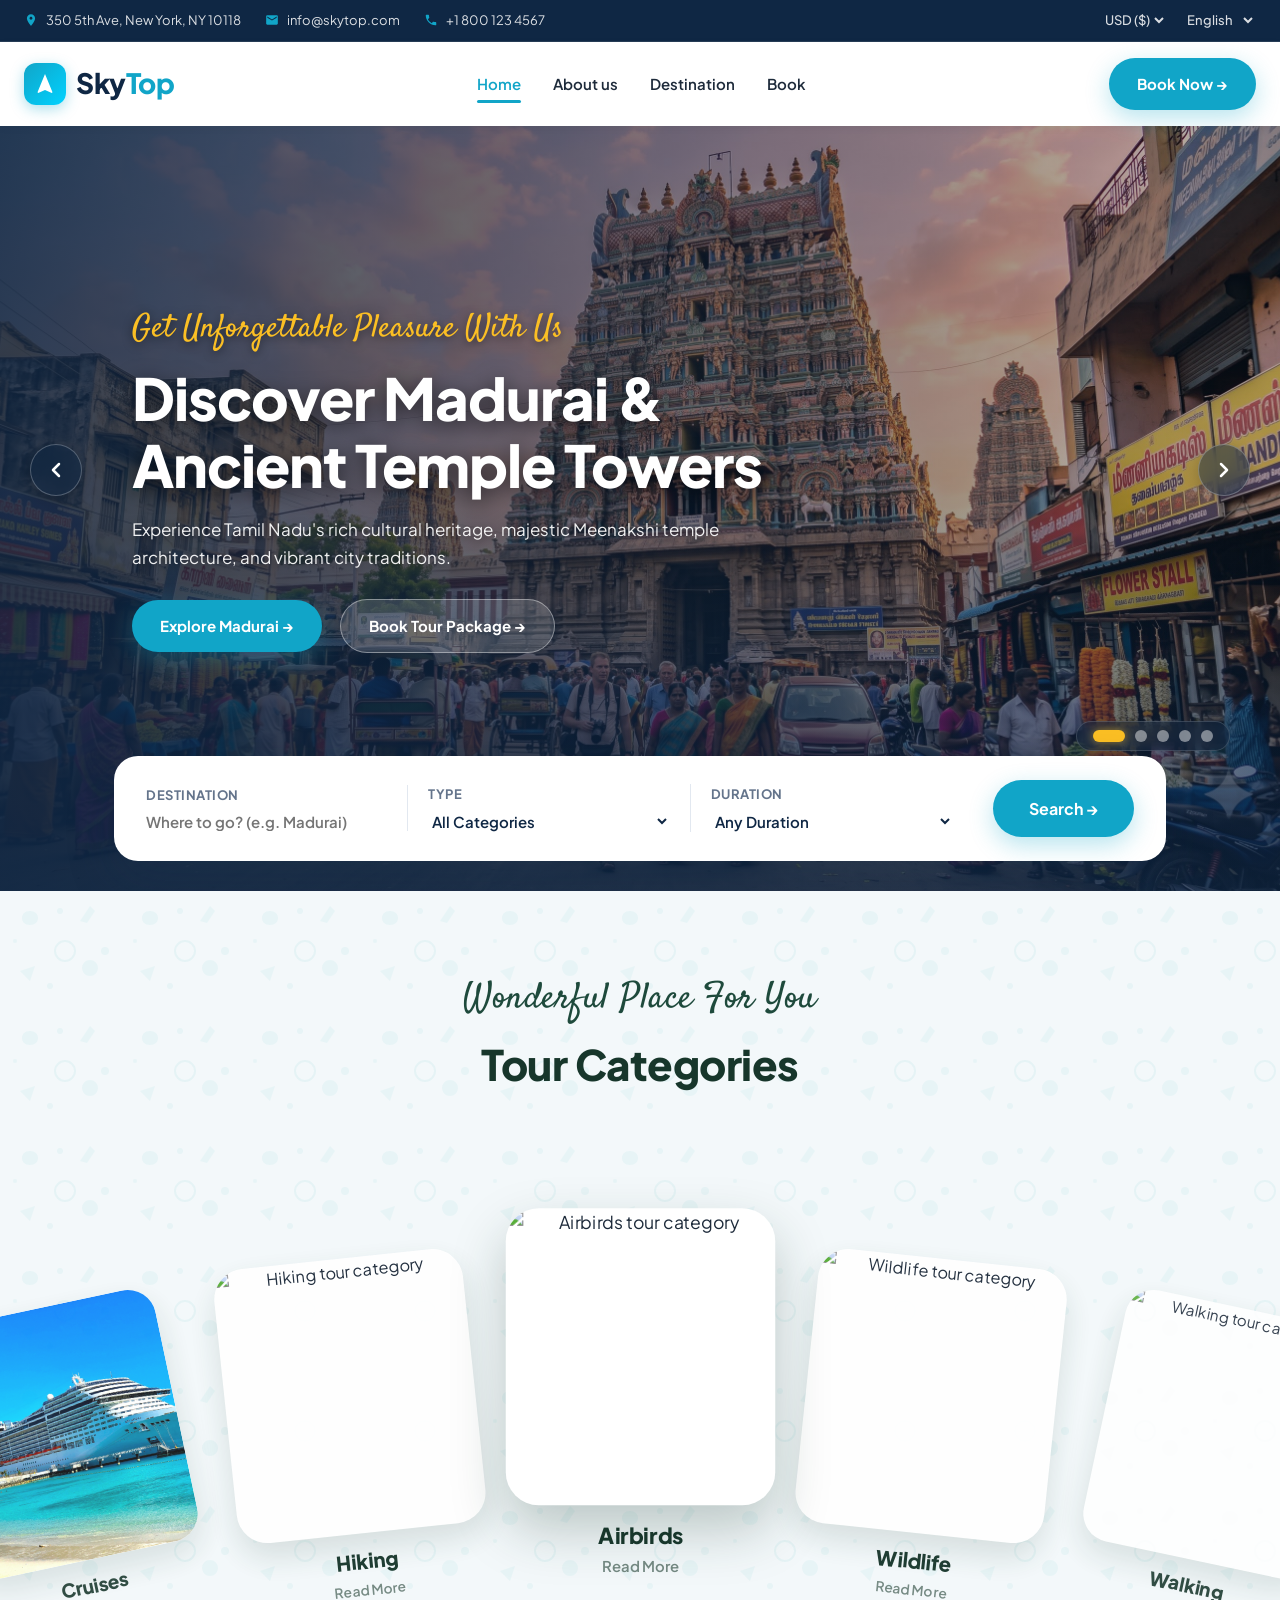
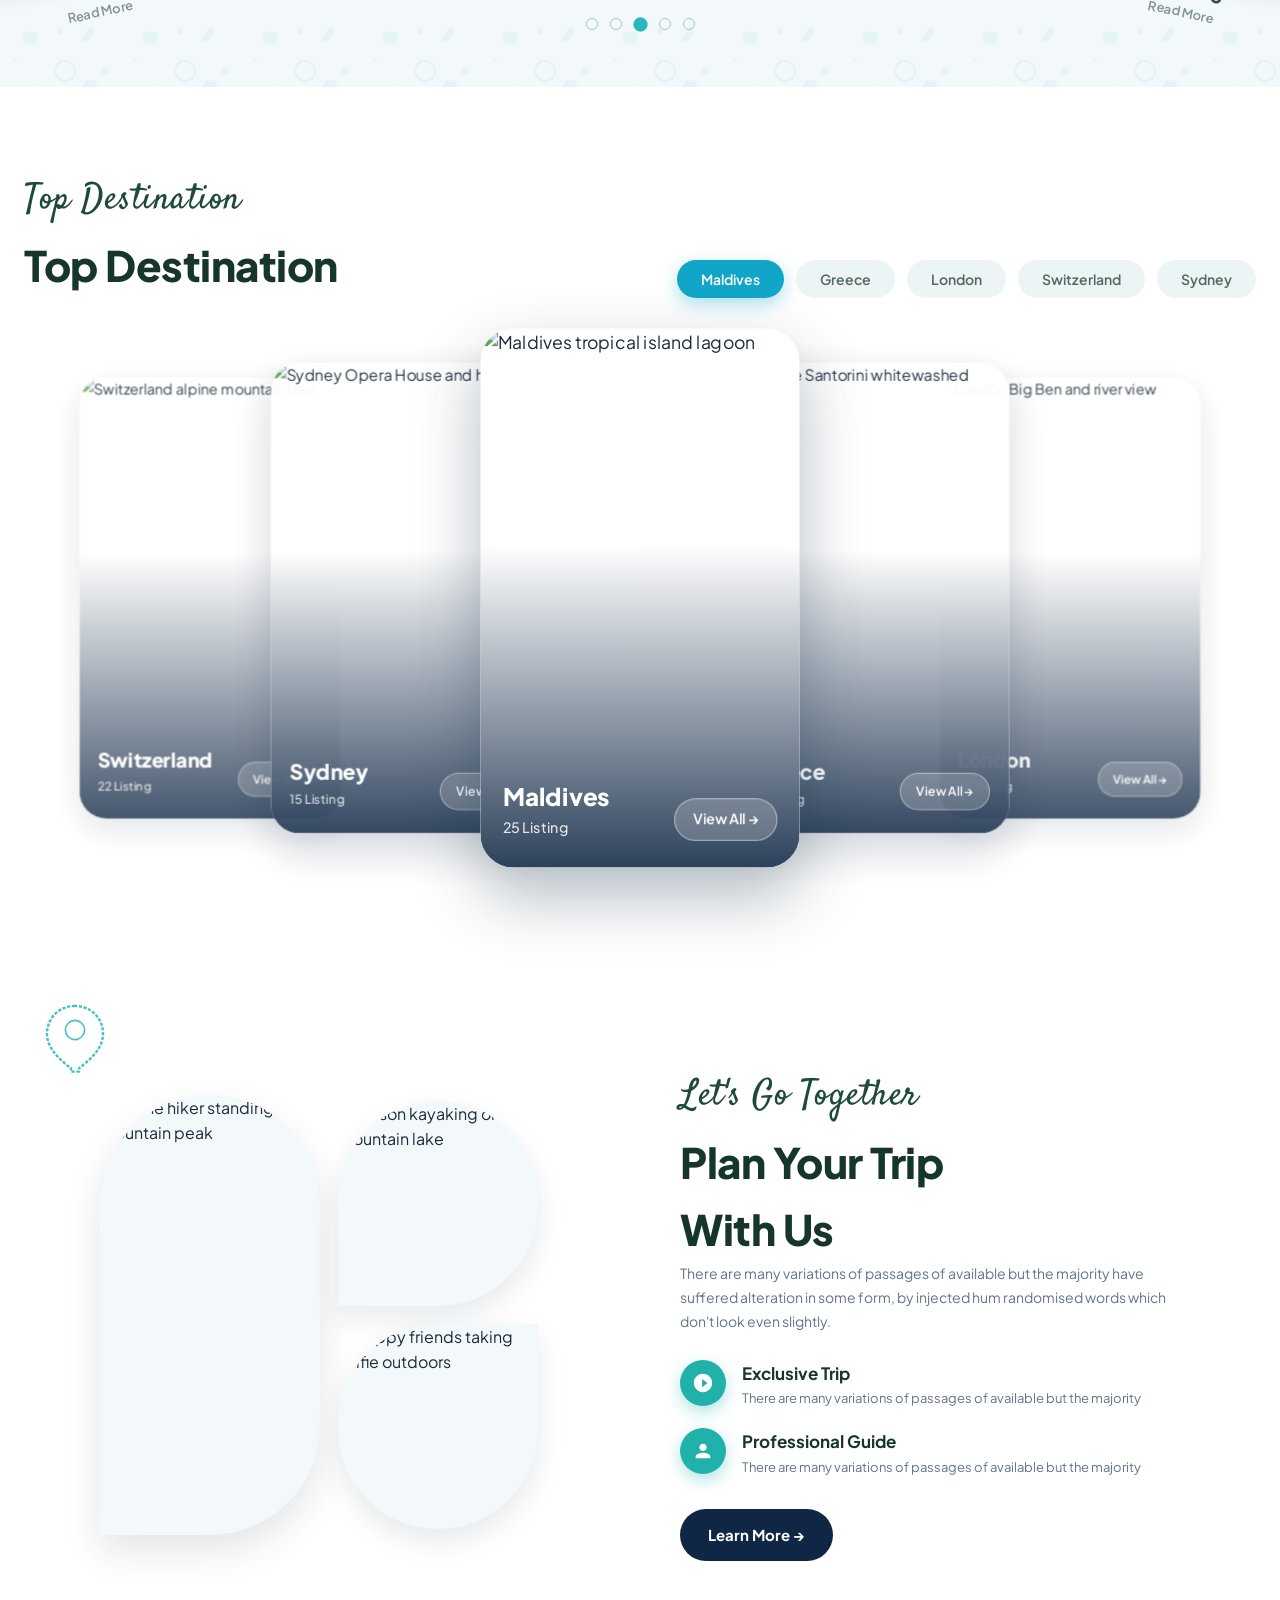
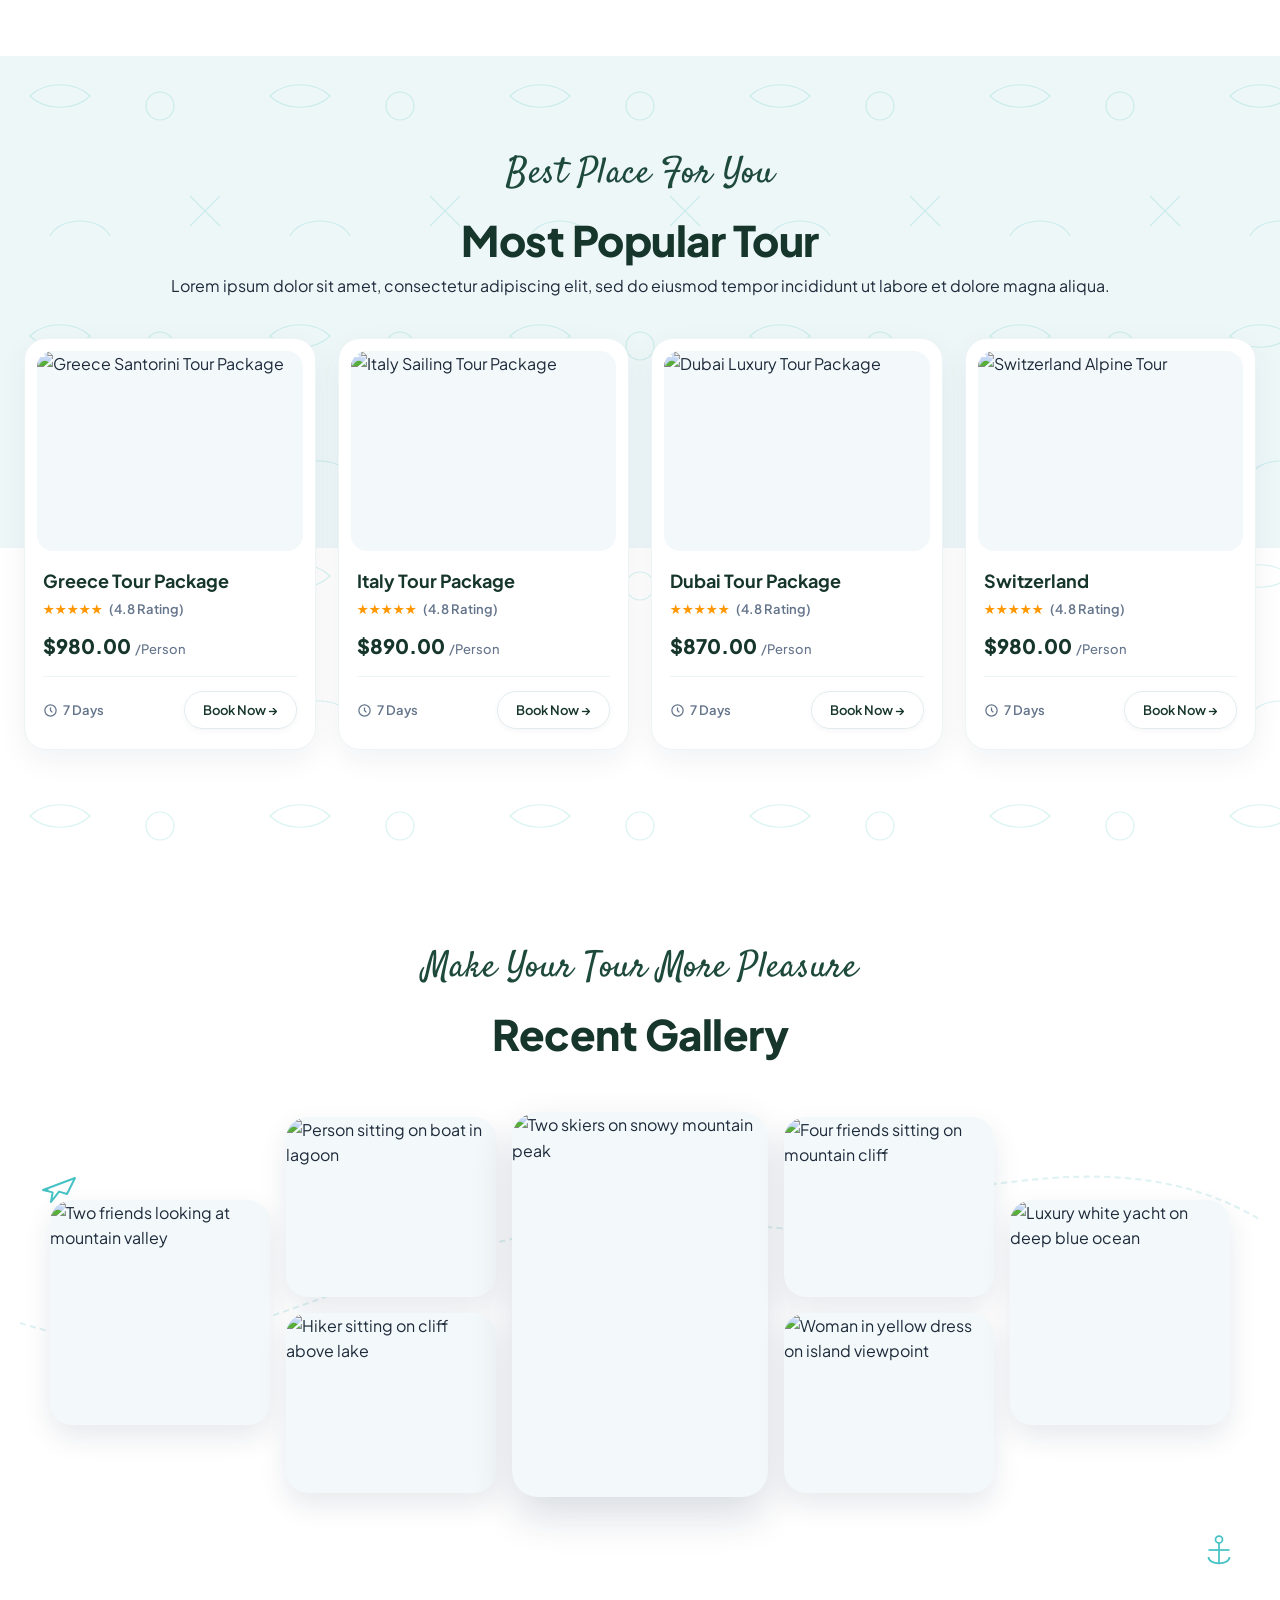
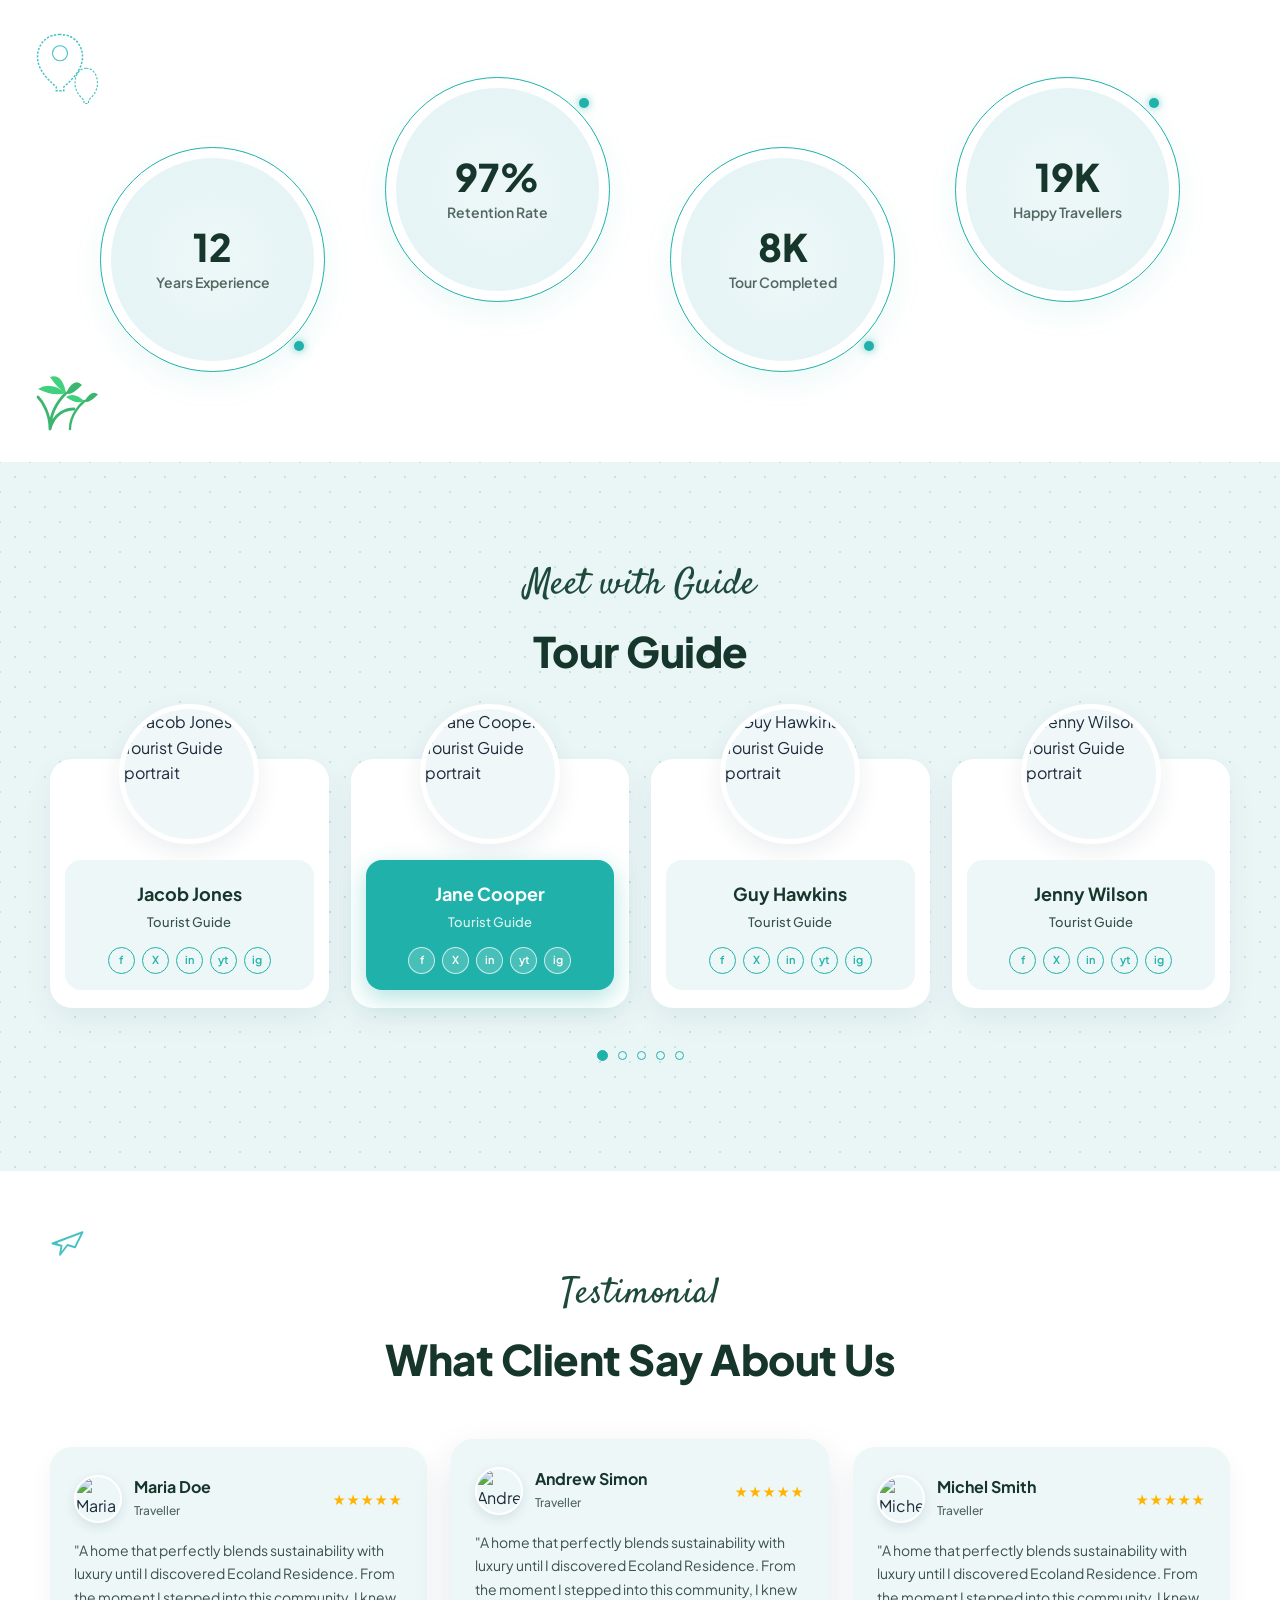
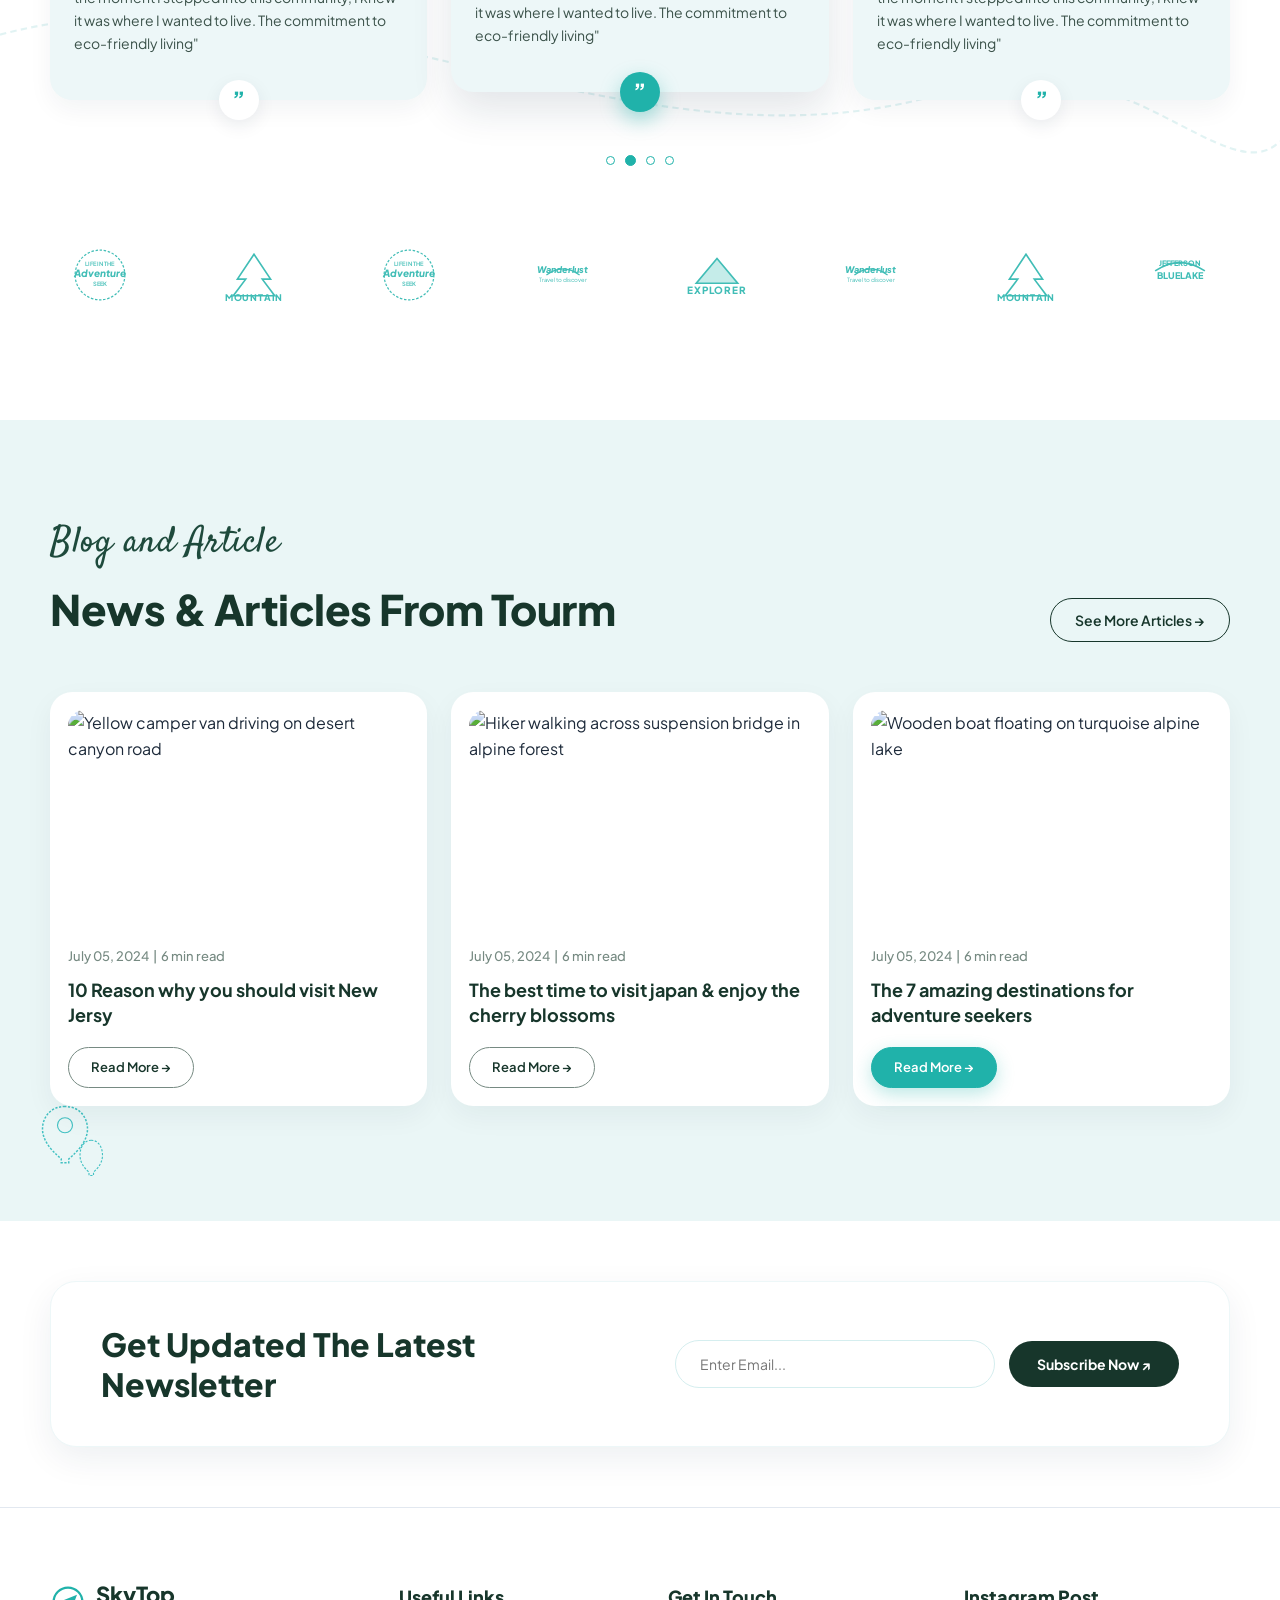
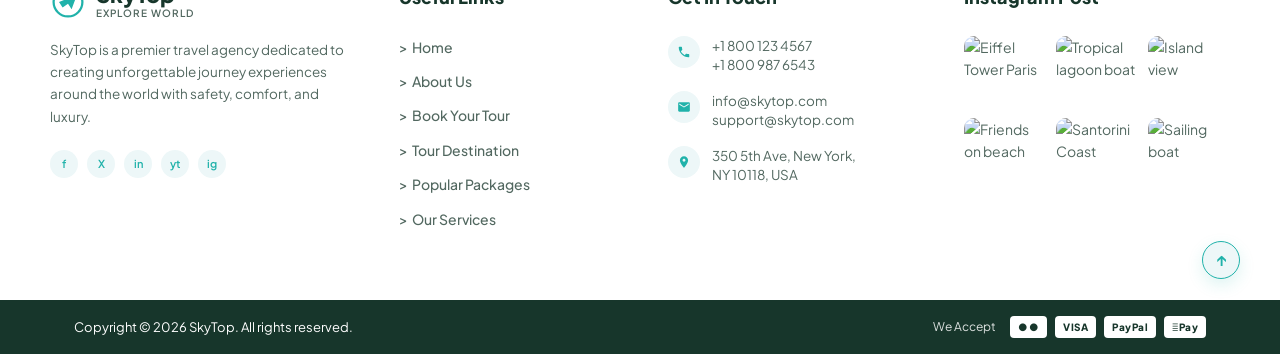
==== commit 9a448d5f: "feat: add About Us page with dedicated CSS and site-wide JavaScript navigation functionality" ====
--- a/index.html
+++ b/index.html
@@ -6,29 +6,29 @@
   <meta name="viewport" content="width=device-width, initial-scale=1.0">
 
   <!-- SEO Primary Metadata -->
-  <title>SkyTop - Luxury Travel, Tours & Vacation Packages</title>
+  <title>SkyTop Travels Madurai - Premium South India Bus Tours & Travel Services</title>
   <meta name="description"
-    content="Discover natural wonders of the world with SkyTop. Book luxury cruises, mountain hiking, wildlife safaris, and custom tour packages with expert guides.">
+    content="Experience South India's finest luxury bus tours, temple packages, and hill station travel with SkyTop Travels Madurai. 10+ years of excellence, 24/7 support, and 4.9/5 rated service.">
   <meta name="keywords"
-    content="skytop travel, luxury tours, vacation packages, hiking tours, cruise packages, travel agency, tour operator">
+    content="skytop travels madurai, south india bus tours, madurai travel agency, luxury coach rental Tamil Nadu, temple tour packages, kodaikanal tours">
   <meta name="robots" content="index, follow">
   <link rel="canonical" href="https://www.skytop.com/">
 
   <!-- Open Graph / Facebook -->
   <meta property="og:type" content="website">
   <meta property="og:url" content="https://www.skytop.com/">
-  <meta property="og:title" content="SkyTop - Luxury Travel, Tours & Vacation Packages">
+  <meta property="og:title" content="SkyTop Travels Madurai - Premium South India Bus Tours">
   <meta property="og:description"
-    content="Discover natural wonders of the world with SkyTop. Book luxury cruises, mountain hiking, wildlife safaris, and custom tour packages.">
-  <meta property="og:image" content="assets/images/skytop-hero-natural-wonder.jpg">
+    content="Discover ancient temples, hill stations, and vibrant coastal destinations across Tamil Nadu and South India with SkyTop Travels.">
+  <meta property="og:image" content="assets/images/coastal-road-hero.png">
 
   <!-- Twitter / X -->
   <meta name="twitter:card" content="summary_large_image">
   <meta name="twitter:url" content="https://www.skytop.com/">
-  <meta name="twitter:title" content="SkyTop - Luxury Travel & Tour Operator">
+  <meta name="twitter:title" content="SkyTop Travels Madurai - Premium South India Bus Tours">
   <meta name="twitter:description"
-    content="Plan your dream vacation with SkyTop. Premium guided tours and exclusive travel packages worldwide.">
-  <meta name="twitter:image" content="assets/images/skytop-hero-natural-wonder.jpg">
+    content="Plan your dream South India journey with SkyTop Travels Madurai. Premium guided tours and luxury bus fleets.">
+  <meta name="twitter:image" content="assets/images/coastal-road-hero.png">
 
   <!-- Stylesheets -->
   <link rel="stylesheet" href="styles/globals.css">
@@ -38,38 +38,53 @@
   <script type="application/ld+json">
   {
     "@context": "https://schema.org",
-    "@type": "TravelAgency",
-    "name": "SkyTop Travel & Tours",
-    "image": "https://www.skytop.com/assets/images/skytop-hero-natural-wonder.jpg",
-    "@id": "https://www.skytop.com/",
-    "url": "https://www.skytop.com/",
-    "telephone": "+18001234567",
-    "priceRange": "$$$",
-    "address": {
-      "@type": "PostalAddress",
-      "streetAddress": "350 5th Ave",
-      "addressLocality": "New York",
-      "addressRegion": "NY",
-      "postalCode": "10118",
-      "addressCountry": "US"
-    },
-    "geo": {
-      "@type": "GeoCoordinates",
-      "latitude": 40.748817,
-      "longitude": -73.985428
-    },
-    "openingHoursSpecification": {
-      "@type": "OpeningHoursSpecification",
-      "dayOfWeek": [
-        "Monday", "Tuesday", "Wednesday", "Thursday", "Friday", "Saturday"
-      ],
-      "opens": "08:00",
-      "closes": "20:00"
-    },
-    "sameAs": [
-      "https://facebook.com/skytoptravel",
-      "https://instagram.com/skytoptravel",
-      "https://twitter.com/skytoptravel"
+    "@graph": [
+      {
+        "@type": "WebSite",
+        "@id": "https://www.skytop.com/#website",
+        "url": "https://www.skytop.com/",
+        "name": "SkyTop Travels Madurai",
+        "description": "Premium South India Bus Tours & Travel Services",
+        "publisher": {
+          "@id": "https://www.skytop.com/#organization"
+        }
+      },
+      {
+        "@type": "TravelAgency",
+        "@id": "https://www.skytop.com/#organization",
+        "name": "SkyTop Travels Madurai",
+        "url": "https://www.skytop.com/",
+        "logo": "https://www.skytop.com/assets/images/coastal-road-hero.png",
+        "telephone": "+18001234567",
+        "email": "info@skytop.com",
+        "priceRange": "$$",
+        "address": {
+          "@type": "PostalAddress",
+          "streetAddress": "123 Kamarajar Salai",
+          "addressLocality": "Madurai",
+          "addressRegion": "Tamil Nadu",
+          "postalCode": "625009",
+          "addressCountry": "IN"
+        },
+        "aggregateRating": {
+          "@type": "AggregateRating",
+          "ratingValue": "4.9",
+          "reviewCount": "5000"
+        },
+        "openingHoursSpecification": {
+          "@type": "OpeningHoursSpecification",
+          "dayOfWeek": [
+            "Monday", "Tuesday", "Wednesday", "Thursday", "Friday", "Saturday"
+          ],
+          "opens": "08:00",
+          "closes": "20:00"
+        },
+        "sameAs": [
+          "https://facebook.com/skytoptravel",
+          "https://instagram.com/skytoptravel",
+          "https://twitter.com/skytoptravel"
+        ]
+      }
     ]
   }
   </script>
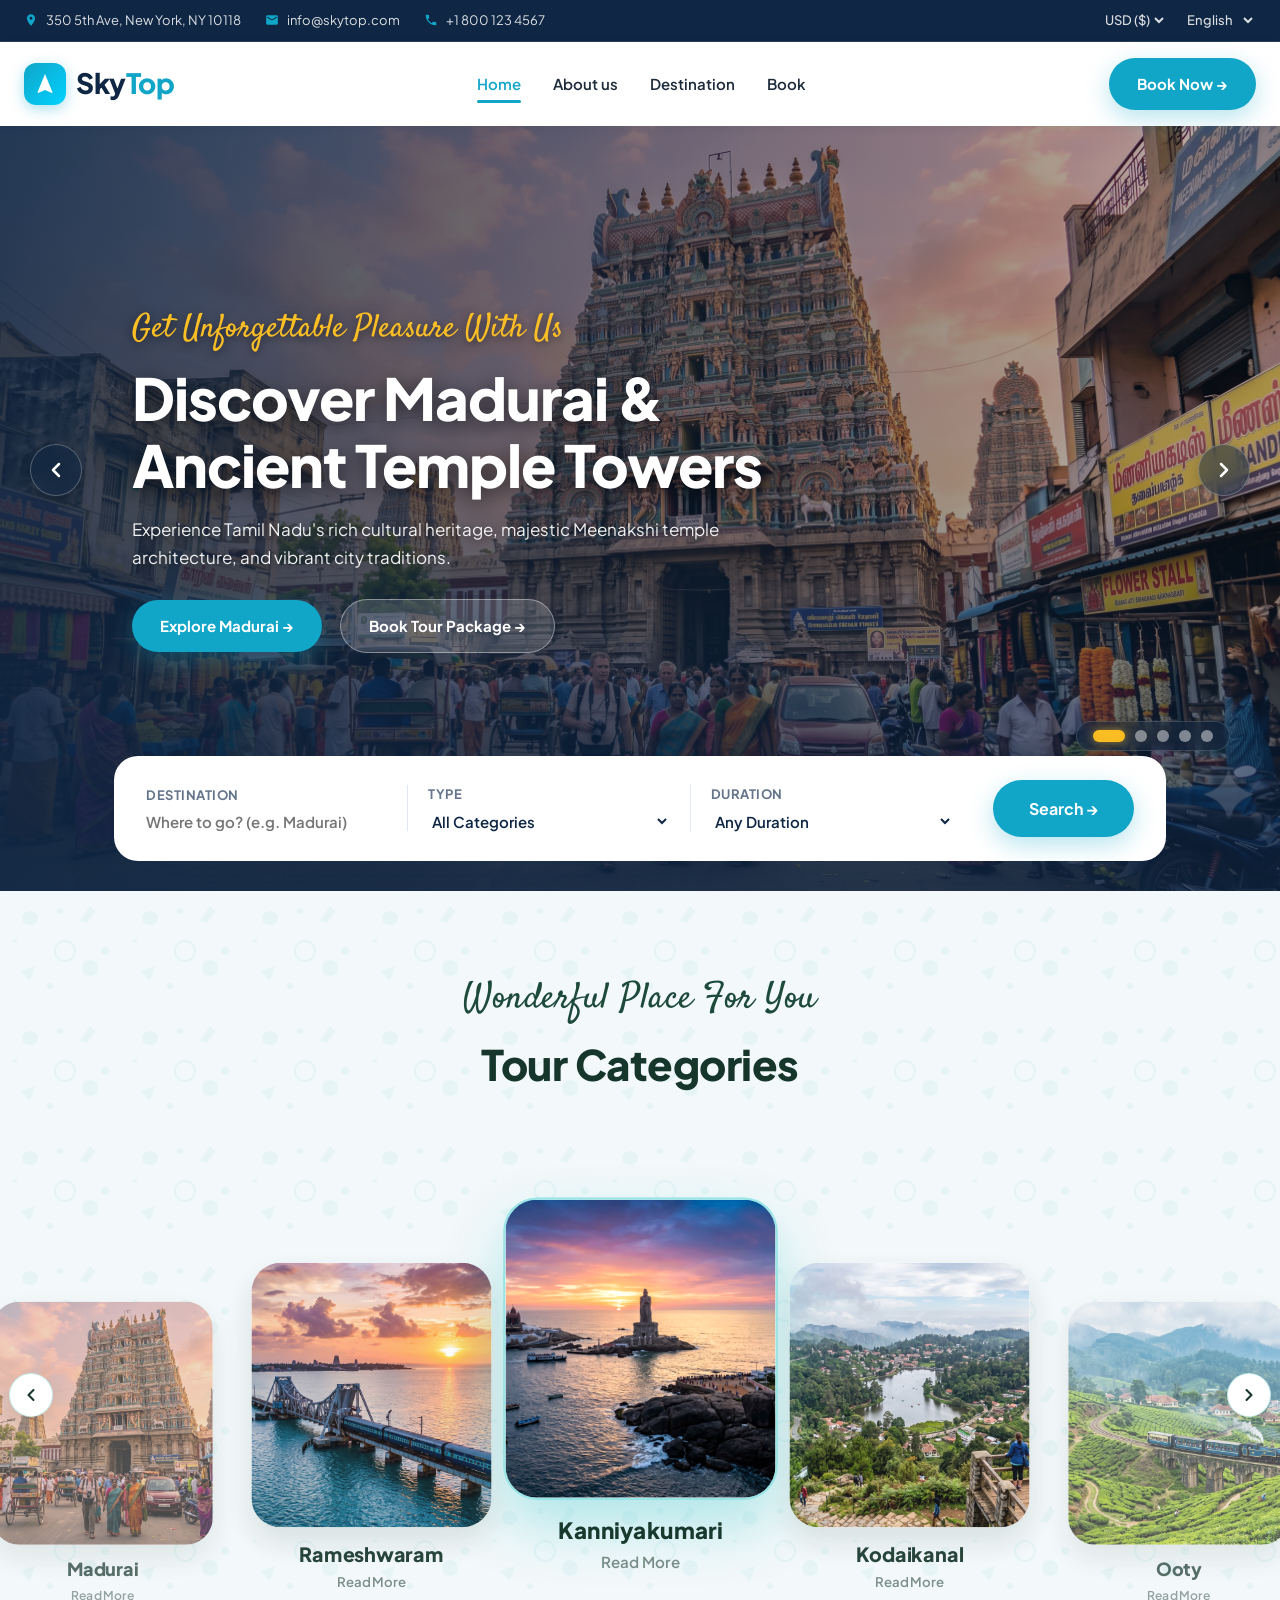
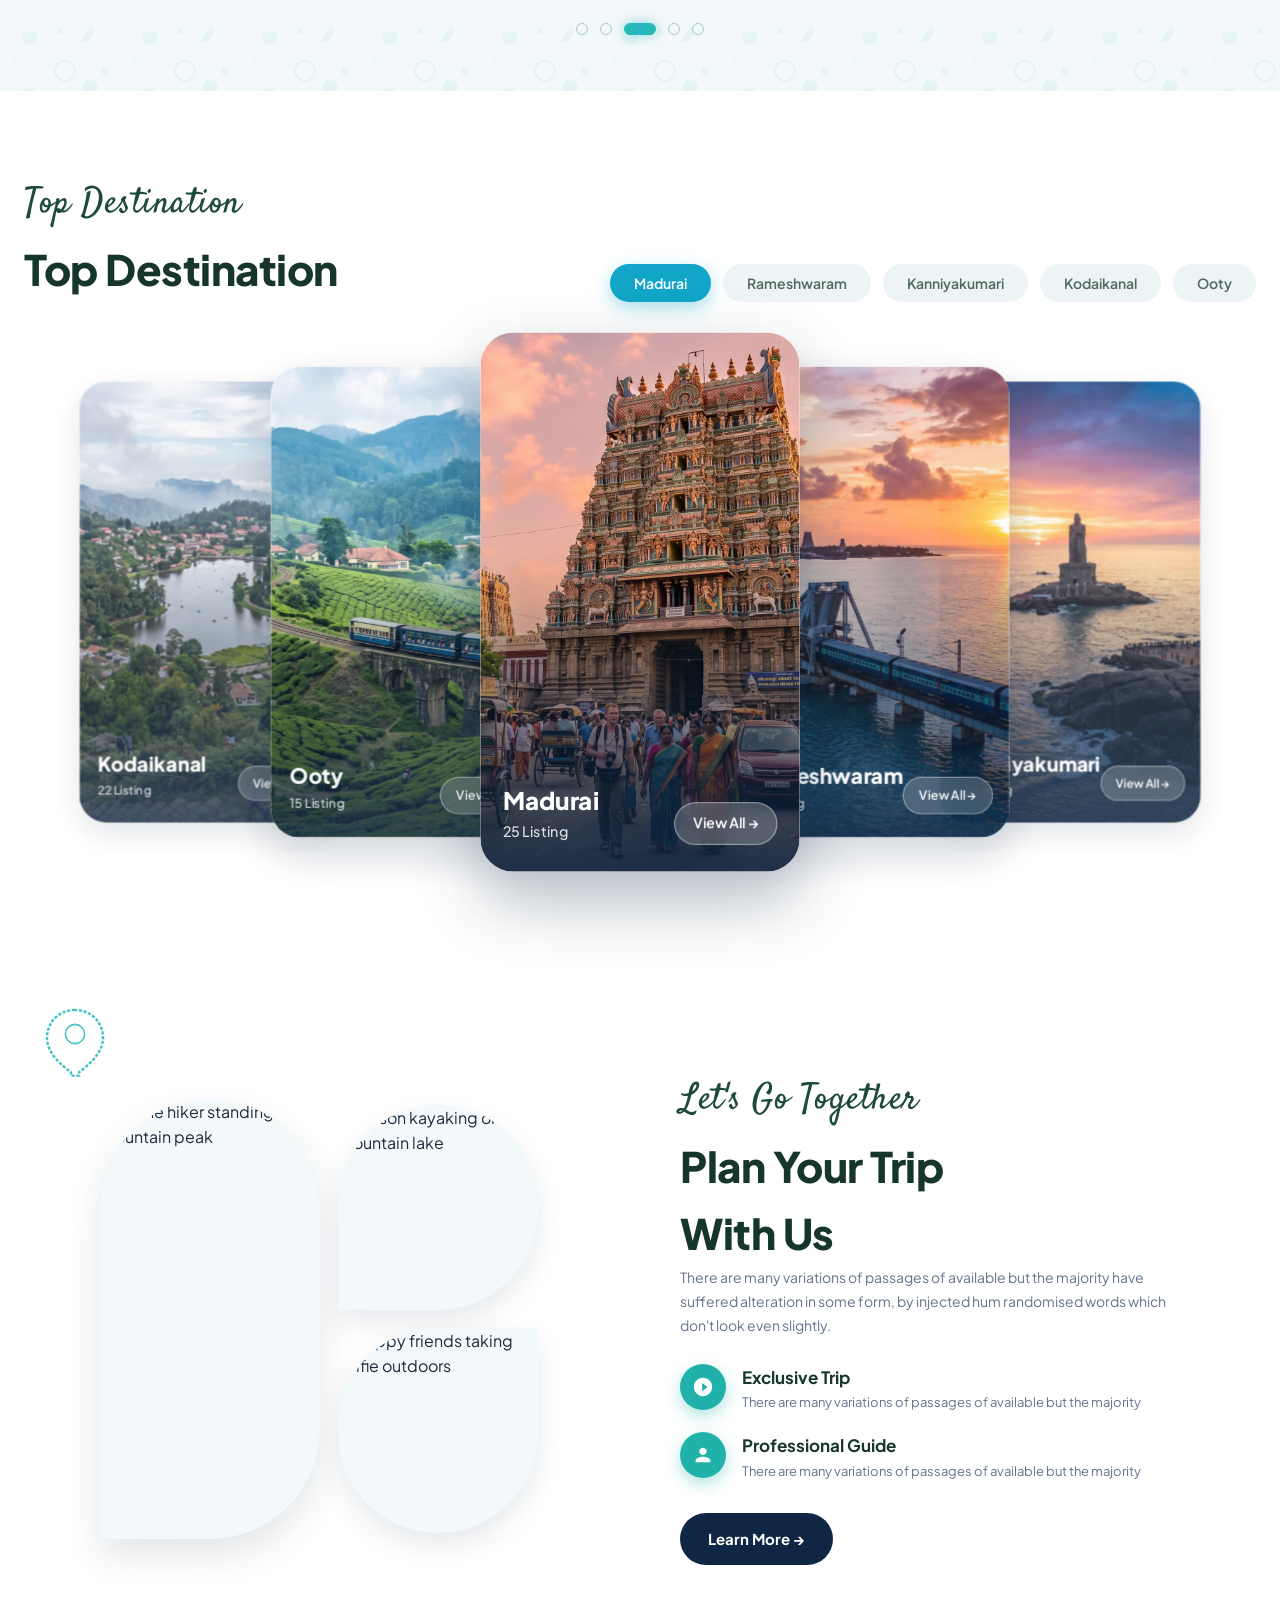
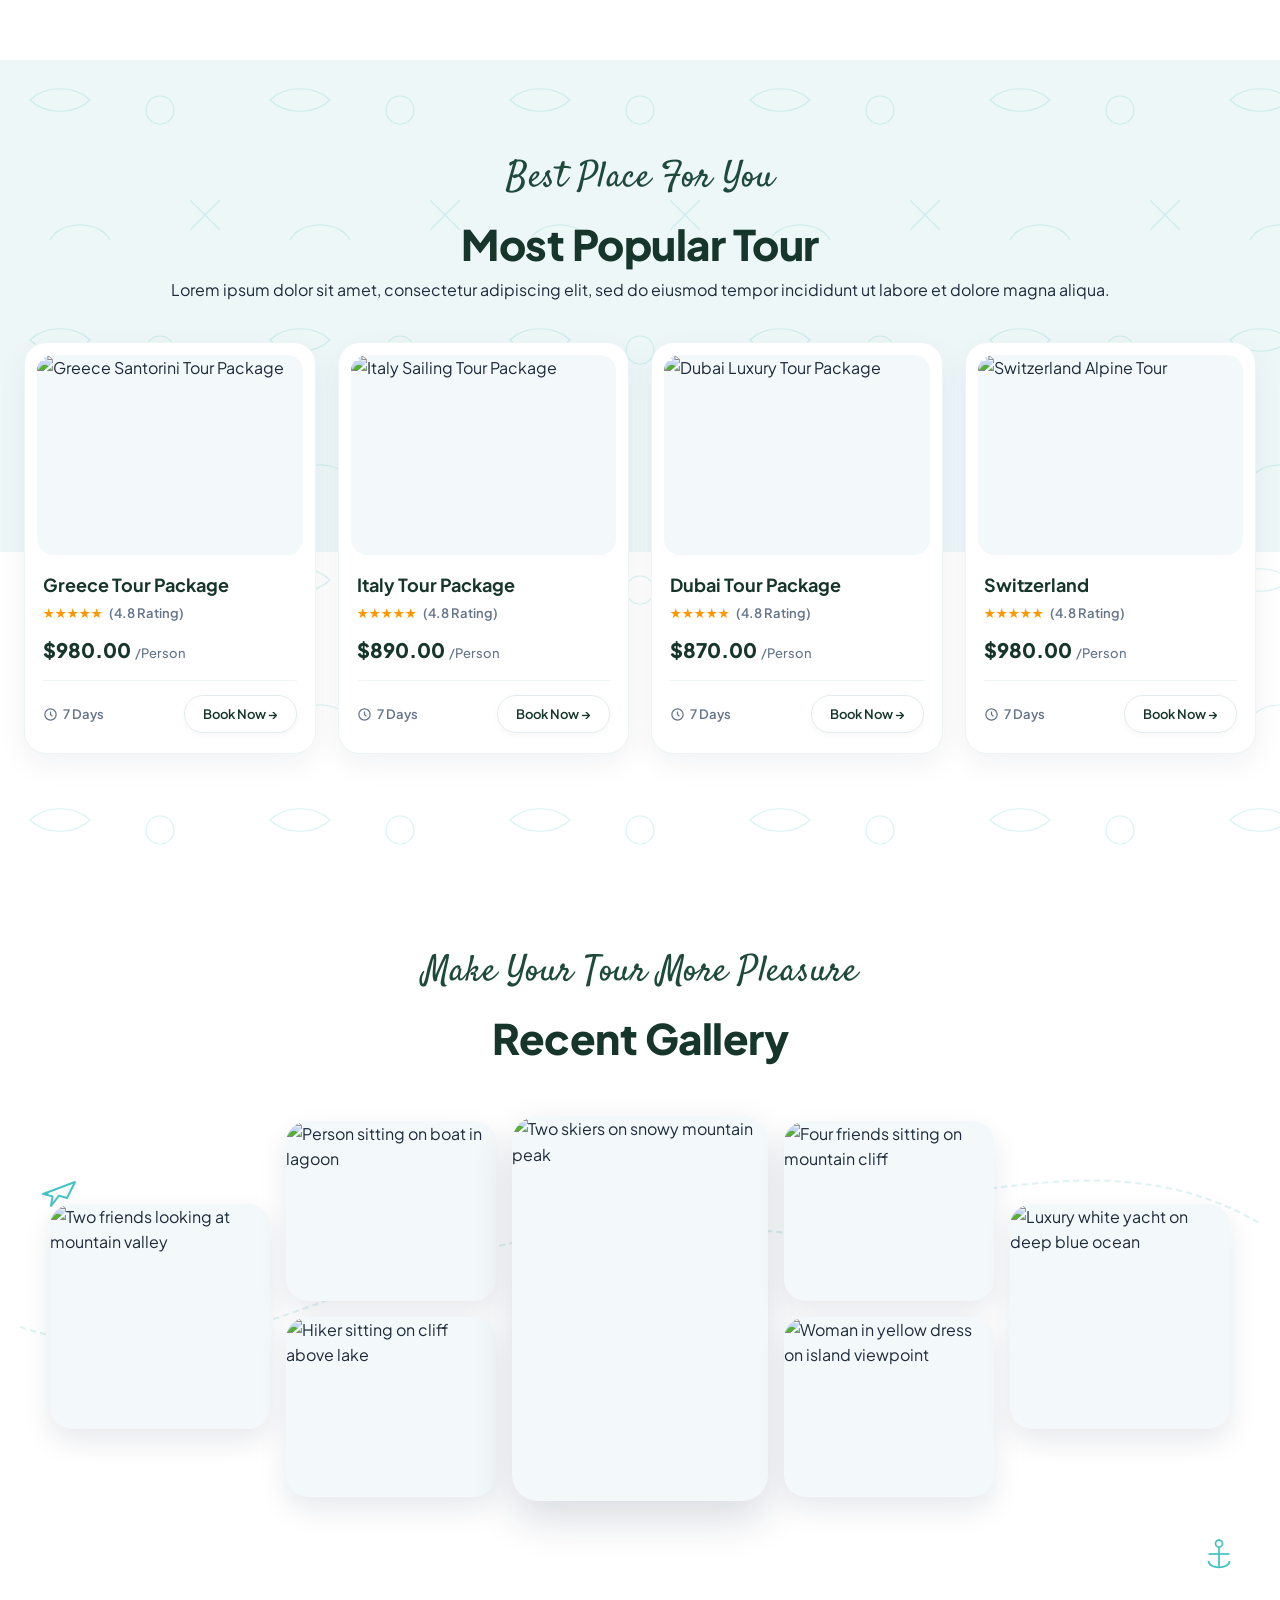
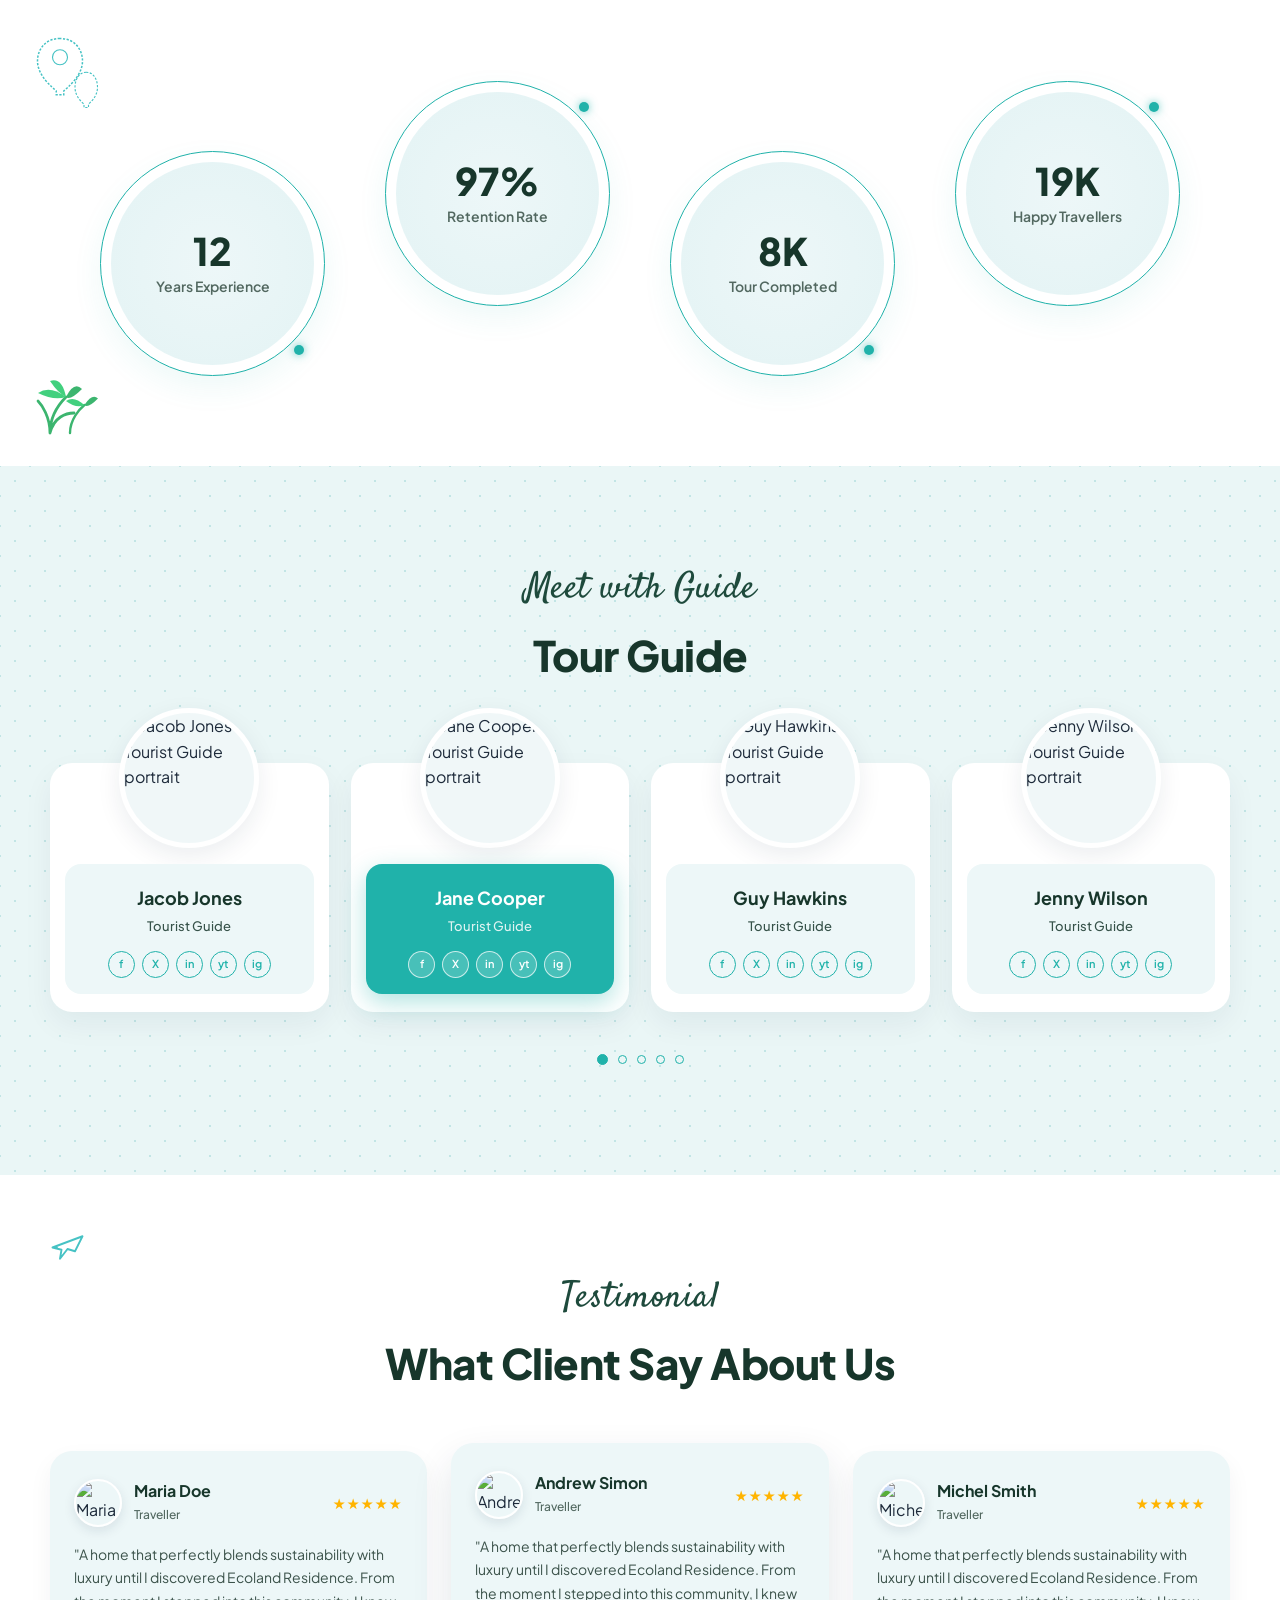
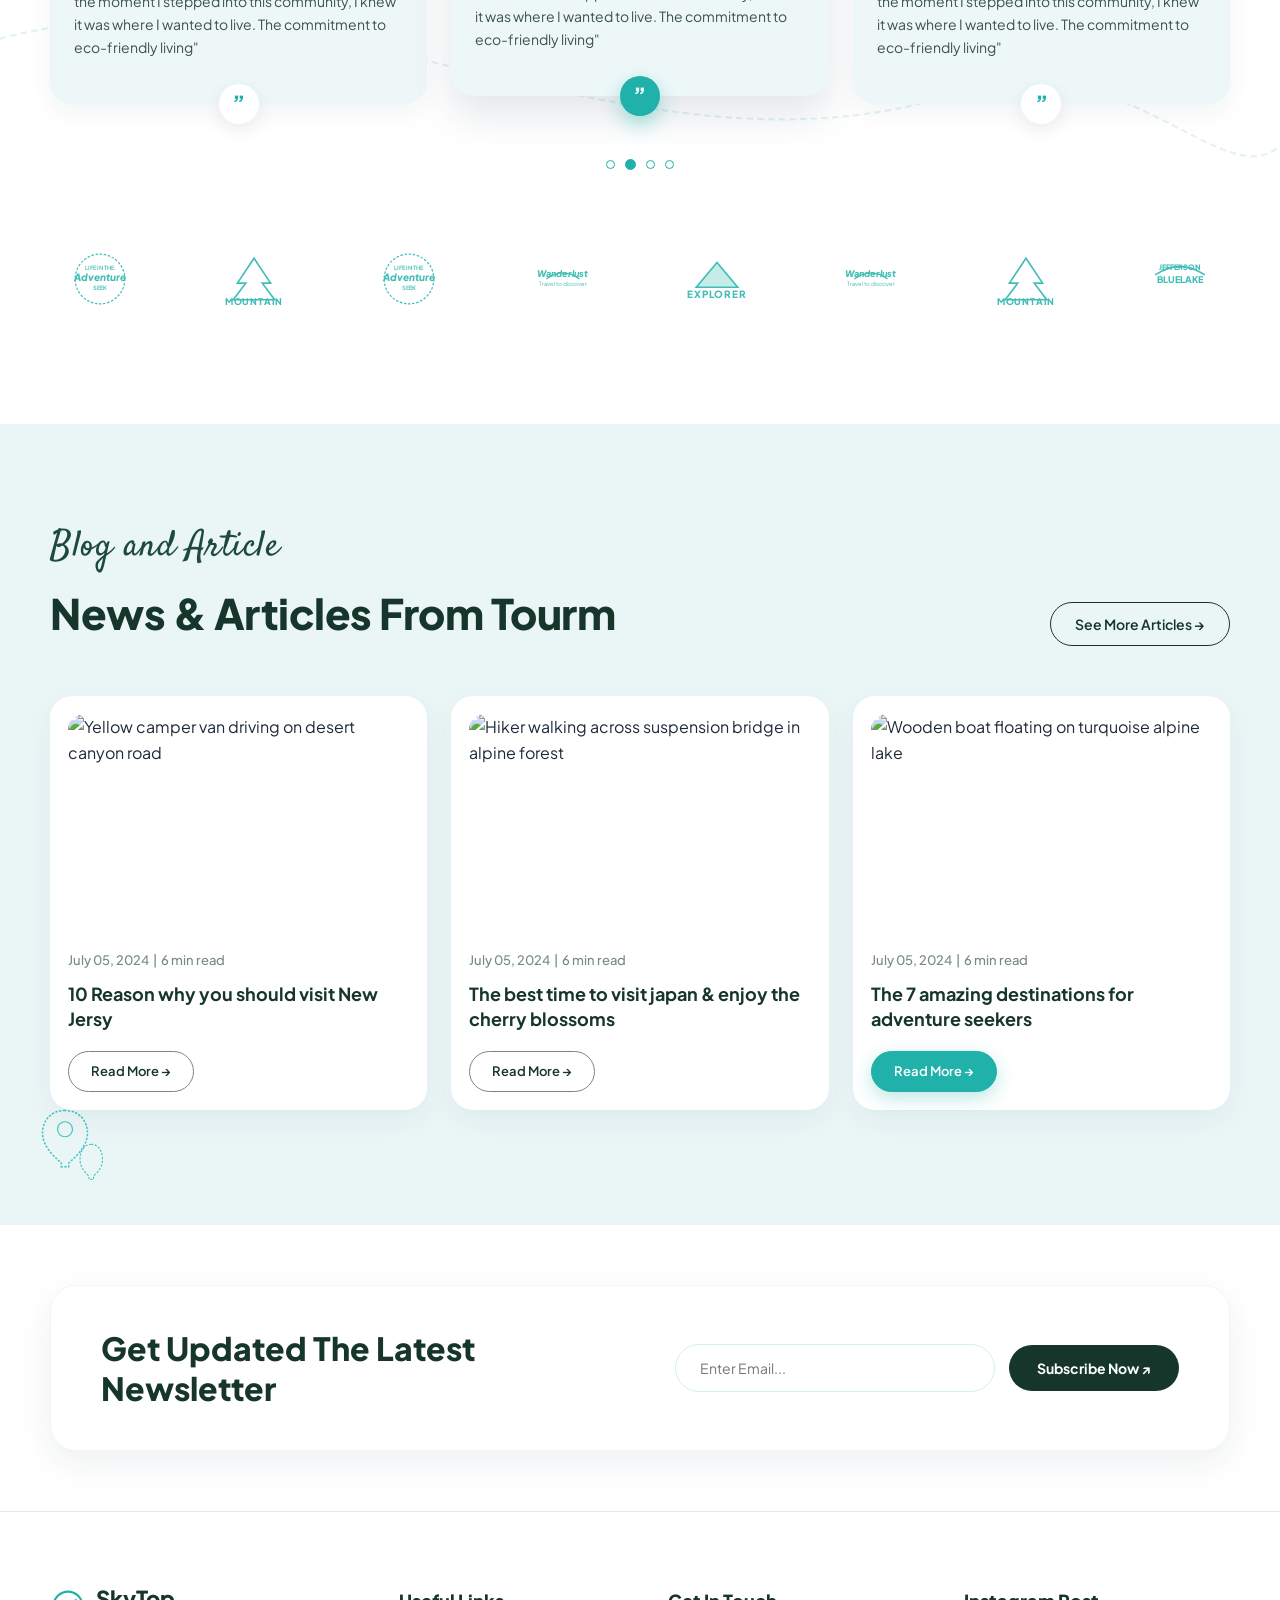
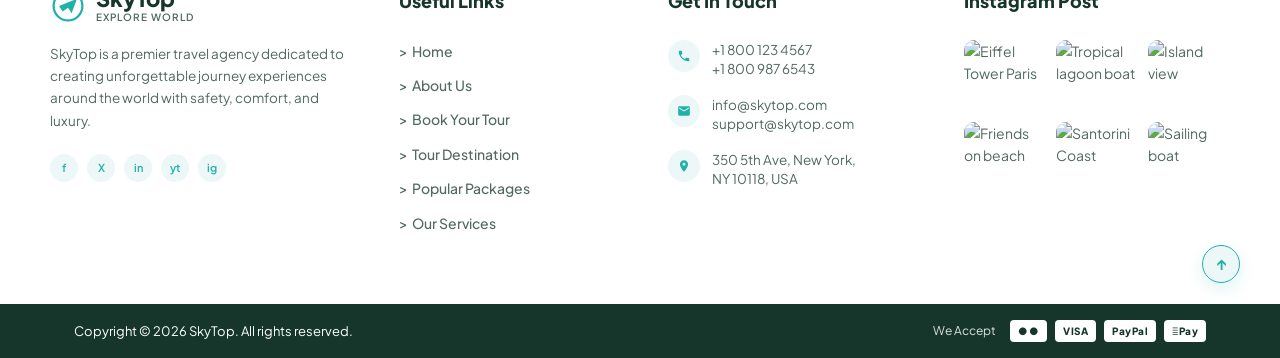
==== commit f4441b34: "feat: hero slider, tour categories, and top destinations Images_skytop update" ====
--- a/index.html
+++ b/index.html
@@ -6,29 +6,29 @@
   <meta name="viewport" content="width=device-width, initial-scale=1.0">
 
   <!-- SEO Primary Metadata -->
-  <title>SkyTop Travels Madurai - Premium South India Bus Tours & Travel Services</title>
+  <title>SkyTop - Luxury Travel, Tours & Vacation Packages</title>
   <meta name="description"
-    content="Experience South India's finest luxury bus tours, temple packages, and hill station travel with SkyTop Travels Madurai. 10+ years of excellence, 24/7 support, and 4.9/5 rated service.">
+    content="Discover natural wonders of the world with SkyTop. Book luxury cruises, mountain hiking, wildlife safaris, and custom tour packages with expert guides.">
   <meta name="keywords"
-    content="skytop travels madurai, south india bus tours, madurai travel agency, luxury coach rental Tamil Nadu, temple tour packages, kodaikanal tours">
+    content="skytop travel, luxury tours, vacation packages, hiking tours, cruise packages, travel agency, tour operator">
   <meta name="robots" content="index, follow">
   <link rel="canonical" href="https://www.skytop.com/">
 
   <!-- Open Graph / Facebook -->
   <meta property="og:type" content="website">
   <meta property="og:url" content="https://www.skytop.com/">
-  <meta property="og:title" content="SkyTop Travels Madurai - Premium South India Bus Tours">
+  <meta property="og:title" content="SkyTop - Luxury Travel, Tours & Vacation Packages">
   <meta property="og:description"
-    content="Discover ancient temples, hill stations, and vibrant coastal destinations across Tamil Nadu and South India with SkyTop Travels.">
-  <meta property="og:image" content="assets/images/coastal-road-hero.png">
+    content="Discover natural wonders of the world with SkyTop. Book luxury cruises, mountain hiking, wildlife safaris, and custom tour packages.">
+  <meta property="og:image" content="assets/images/skytop-hero-natural-wonder.jpg">
 
   <!-- Twitter / X -->
   <meta name="twitter:card" content="summary_large_image">
   <meta name="twitter:url" content="https://www.skytop.com/">
-  <meta name="twitter:title" content="SkyTop Travels Madurai - Premium South India Bus Tours">
+  <meta name="twitter:title" content="SkyTop - Luxury Travel & Tour Operator">
   <meta name="twitter:description"
-    content="Plan your dream South India journey with SkyTop Travels Madurai. Premium guided tours and luxury bus fleets.">
-  <meta name="twitter:image" content="assets/images/coastal-road-hero.png">
+    content="Plan your dream vacation with SkyTop. Premium guided tours and exclusive travel packages worldwide.">
+  <meta name="twitter:image" content="assets/images/skytop-hero-natural-wonder.jpg">
 
   <!-- Stylesheets -->
   <link rel="stylesheet" href="styles/globals.css">
@@ -38,53 +38,38 @@
   <script type="application/ld+json">
   {
     "@context": "https://schema.org",
-    "@graph": [
-      {
-        "@type": "WebSite",
-        "@id": "https://www.skytop.com/#website",
-        "url": "https://www.skytop.com/",
-        "name": "SkyTop Travels Madurai",
-        "description": "Premium South India Bus Tours & Travel Services",
-        "publisher": {
-          "@id": "https://www.skytop.com/#organization"
-        }
-      },
-      {
-        "@type": "TravelAgency",
-        "@id": "https://www.skytop.com/#organization",
-        "name": "SkyTop Travels Madurai",
-        "url": "https://www.skytop.com/",
-        "logo": "https://www.skytop.com/assets/images/coastal-road-hero.png",
-        "telephone": "+18001234567",
-        "email": "info@skytop.com",
-        "priceRange": "$$",
-        "address": {
-          "@type": "PostalAddress",
-          "streetAddress": "123 Kamarajar Salai",
-          "addressLocality": "Madurai",
-          "addressRegion": "Tamil Nadu",
-          "postalCode": "625009",
-          "addressCountry": "IN"
-        },
-        "aggregateRating": {
-          "@type": "AggregateRating",
-          "ratingValue": "4.9",
-          "reviewCount": "5000"
-        },
-        "openingHoursSpecification": {
-          "@type": "OpeningHoursSpecification",
-          "dayOfWeek": [
-            "Monday", "Tuesday", "Wednesday", "Thursday", "Friday", "Saturday"
-          ],
-          "opens": "08:00",
-          "closes": "20:00"
-        },
-        "sameAs": [
-          "https://facebook.com/skytoptravel",
-          "https://instagram.com/skytoptravel",
-          "https://twitter.com/skytoptravel"
-        ]
-      }
+    "@type": "TravelAgency",
+    "name": "SkyTop Travel & Tours",
+    "image": "https://www.skytop.com/assets/images/skytop-hero-natural-wonder.jpg",
+    "@id": "https://www.skytop.com/",
+    "url": "https://www.skytop.com/",
+    "telephone": "+18001234567",
+    "priceRange": "$$$",
+    "address": {
+      "@type": "PostalAddress",
+      "streetAddress": "350 5th Ave",
+      "addressLocality": "New York",
+      "addressRegion": "NY",
+      "postalCode": "10118",
+      "addressCountry": "US"
+    },
+    "geo": {
+      "@type": "GeoCoordinates",
+      "latitude": 40.748817,
+      "longitude": -73.985428
+    },
+    "openingHoursSpecification": {
+      "@type": "OpeningHoursSpecification",
+      "dayOfWeek": [
+        "Monday", "Tuesday", "Wednesday", "Thursday", "Friday", "Saturday"
+      ],
+      "opens": "08:00",
+      "closes": "20:00"
+    },
+    "sameAs": [
+      "https://facebook.com/skytoptravel",
+      "https://instagram.com/skytoptravel",
+      "https://twitter.com/skytoptravel"
     ]
   }
   </script>
@@ -230,51 +215,58 @@
         </div>
 
         <div class="owl-carousel-wrapper">
+          <button class="categories-nav-btn prev-btn" id="categoriesPrev" aria-label="Previous Category">
+            <svg width="20" height="20" viewBox="0 0 24 24" fill="none" stroke="currentColor" stroke-width="2.5" stroke-linecap="round" stroke-linejoin="round"><path d="M15 18l-6-6 6-6"/></svg>
+          </button>
+          <button class="categories-nav-btn next-btn" id="categoriesNext" aria-label="Next Category">
+            <svg width="20" height="20" viewBox="0 0 24 24" fill="none" stroke="currentColor" stroke-width="2.5" stroke-linecap="round" stroke-linejoin="round"><path d="M9 18l6-6-6-6"/></svg>
+          </button>
+
           <div class="owl-carousel categories-owl-carousel" id="categoriesCarousel">
 
             <div class="owl-item-card" data-index="0">
               <div class="category-img-box">
-                <img src="assets/images/georgy-trofimov-xEJoSsDCnR8-unsplash.jpg" alt="Cruises tour category"
+                <img src="assets/images/Images_skytop/Madurai.jpeg" alt="Madurai tour category"
                   loading="lazy">
               </div>
-              <h3 class="category-title">Cruises</h3>
-              <a href="#tours" class="category-read-more">Read More</a>
+              <h3 class="category-title">Madurai</h3>
+              <a href="destinations.html" class="category-read-more">Read More</a>
             </div>
 
             <div class="owl-item-card" data-index="1">
               <div class="category-img-box">
-                <img src="https://images.unsplash.com/photo-1464822759023-fed622ff2c3b?auto=format&fit=crop&w=600&q=80"
-                  alt="Hiking tour category" loading="lazy">
-              </div>
-              <h3 class="category-title">Hiking</h3>
-              <a href="#tours" class="category-read-more">Read More</a>
+                <img src="assets/images/Images_skytop/Rameshwaram.jpeg"
+                  alt="Rameshwaram tour category" loading="lazy">
+              </div>
+              <h3 class="category-title">Rameshwaram</h3>
+              <a href="destinations.html" class="category-read-more">Read More</a>
             </div>
 
             <div class="owl-item-card" data-index="2">
               <div class="category-img-box">
-                <img src="https://images.unsplash.com/photo-1540959733332-eab4deabeeaf?auto=format&fit=crop&w=600&q=80"
-                  alt="Airbirds tour category" loading="lazy">
-              </div>
-              <h3 class="category-title">Airbirds</h3>
-              <a href="#tours" class="category-read-more">Read More</a>
+                <img src="assets/images/Images_skytop/kanniyakumari.jpeg"
+                  alt="Kanniyakumari tour category" loading="lazy">
+              </div>
+              <h3 class="category-title">Kanniyakumari</h3>
+              <a href="destinations.html" class="category-read-more">Read More</a>
             </div>
 
             <div class="owl-item-card" data-index="3">
               <div class="category-img-box">
-                <img src="https://images.unsplash.com/photo-1544551763-46a013bb70d5?auto=format&fit=crop&w=600&q=80"
-                  alt="Wildlife tour category" loading="lazy">
-              </div>
-              <h3 class="category-title">Wildlife</h3>
-              <a href="#tours" class="category-read-more">Read More</a>
+                <img src="assets/images/Images_skytop/kodaikanal.jpeg"
+                  alt="Kodaikanal tour category" loading="lazy">
+              </div>
+              <h3 class="category-title">Kodaikanal</h3>
+              <a href="destinations.html" class="category-read-more">Read More</a>
             </div>
 
             <div class="owl-item-card" data-index="4">
               <div class="category-img-box">
-                <img src="https://images.unsplash.com/photo-1501555088652-021faa106b9b?auto=format&fit=crop&w=600&q=80"
-                  alt="Walking tour category" loading="lazy">
-              </div>
-              <h3 class="category-title">Walking</h3>
-              <a href="#tours" class="category-read-more">Read More</a>
+                <img src="assets/images/Images_skytop/ooty.jpeg"
+                  alt="Ooty tour category" loading="lazy">
+              </div>
+              <h3 class="category-title">Ooty</h3>
+              <a href="destinations.html" class="category-read-more">Read More</a>
             </div>
 
           </div>
@@ -294,74 +286,74 @@
             <h2 class="section-title-owl">Top Destination</h2>
           </div>
           <div class="destination-tabs" id="destinationTabs">
-            <button class="tab-btn active" data-index="0">Maldives</button>
-            <button class="tab-btn" data-index="1">Greece</button>
-            <button class="tab-btn" data-index="2">London</button>
-            <button class="tab-btn" data-index="3">Switzerland</button>
-            <button class="tab-btn" data-index="4">Sydney</button>
+            <button class="tab-btn active" data-index="0">Madurai</button>
+            <button class="tab-btn" data-index="1">Rameshwaram</button>
+            <button class="tab-btn" data-index="2">Kanniyakumari</button>
+            <button class="tab-btn" data-index="3">Kodaikanal</button>
+            <button class="tab-btn" data-index="4">Ooty</button>
           </div>
         </div>
 
         <div class="coverflow-carousel-wrapper">
           <div class="destinations-coverflow-carousel" id="destinationsCarousel">
 
-            <div class="coverflow-card" data-index="0" data-destination="maldives" data-pos="center">
-              <img src="https://images.unsplash.com/photo-1514282401047-d79a71a590e8?auto=format&fit=crop&w=700&q=80"
-                alt="Maldives tropical island lagoon" loading="lazy">
+            <div class="coverflow-card" data-index="0" data-destination="madurai" data-pos="center">
+              <img src="assets/images/Images_skytop/Madurai.jpeg"
+                alt="Madurai ancient temple towers" loading="lazy">
               <div class="coverflow-overlay">
                 <div class="coverflow-info">
-                  <h3 class="coverflow-title">Maldives</h3>
+                  <h3 class="coverflow-title">Madurai</h3>
                   <span class="coverflow-listings">25 Listing</span>
                 </div>
-                <a href="#tours" class="coverflow-view-btn">View All &rarr;</a>
-              </div>
-            </div>
-
-            <div class="coverflow-card" data-index="1" data-destination="greece" data-pos="right-1">
-              <img src="https://images.unsplash.com/photo-1533105079780-92b9be482077?auto=format&fit=crop&w=700&q=80"
-                alt="Greece Santorini whitewashed village" loading="lazy">
+                <a href="destinations.html" class="coverflow-view-btn">View All &rarr;</a>
+              </div>
+            </div>
+
+            <div class="coverflow-card" data-index="1" data-destination="rameshwaram" data-pos="right-1">
+              <img src="assets/images/Images_skytop/Rameshwaram.jpeg"
+                alt="Rameshwaram Pamban ocean bridge" loading="lazy">
               <div class="coverflow-overlay">
                 <div class="coverflow-info">
-                  <h3 class="coverflow-title">Greece</h3>
+                  <h3 class="coverflow-title">Rameshwaram</h3>
                   <span class="coverflow-listings">18 Listing</span>
                 </div>
-                <a href="#tours" class="coverflow-view-btn">View All &rarr;</a>
-              </div>
-            </div>
-
-            <div class="coverflow-card" data-index="2" data-destination="london" data-pos="right-2">
-              <img src="https://images.unsplash.com/photo-1513635269975-59663e0ac1ad?auto=format&fit=crop&w=700&q=80"
-                alt="London Big Ben and river view" loading="lazy">
+                <a href="destinations.html" class="coverflow-view-btn">View All &rarr;</a>
+              </div>
+            </div>
+
+            <div class="coverflow-card" data-index="2" data-destination="kanniyakumari" data-pos="right-2">
+              <img src="assets/images/Images_skytop/kanniyakumari.jpeg"
+                alt="Kanniyakumari ocean horizon" loading="lazy">
               <div class="coverflow-overlay">
                 <div class="coverflow-info">
-                  <h3 class="coverflow-title">London</h3>
+                  <h3 class="coverflow-title">Kanniyakumari</h3>
                   <span class="coverflow-listings">30 Listing</span>
                 </div>
-                <a href="#tours" class="coverflow-view-btn">View All &rarr;</a>
-              </div>
-            </div>
-
-            <div class="coverflow-card" data-index="3" data-destination="switzerland" data-pos="left-2">
-              <img src="https://images.unsplash.com/photo-1530122037265-a5f1f91d3b99?auto=format&fit=crop&w=700&q=80"
-                alt="Switzerland alpine mountain lake" loading="lazy">
+                <a href="destinations.html" class="coverflow-view-btn">View All &rarr;</a>
+              </div>
+            </div>
+
+            <div class="coverflow-card" data-index="3" data-destination="kodaikanal" data-pos="left-2">
+              <img src="assets/images/Images_skytop/kodaikanal.jpeg"
+                alt="Kodaikanal misty mountain valley" loading="lazy">
               <div class="coverflow-overlay">
                 <div class="coverflow-info">
-                  <h3 class="coverflow-title">Switzerland</h3>
+                  <h3 class="coverflow-title">Kodaikanal</h3>
                   <span class="coverflow-listings">22 Listing</span>
                 </div>
-                <a href="#tours" class="coverflow-view-btn">View All &rarr;</a>
-              </div>
-            </div>
-
-            <div class="coverflow-card" data-index="4" data-destination="sydney" data-pos="left-1">
-              <img src="https://images.unsplash.com/photo-1506973035872-a4ec16b8e8d9?auto=format&fit=crop&w=700&q=80"
-                alt="Sydney Opera House and harbor" loading="lazy">
+                <a href="destinations.html" class="coverflow-view-btn">View All &rarr;</a>
+              </div>
+            </div>
+
+            <div class="coverflow-card" data-index="4" data-destination="ooty" data-pos="left-1">
+              <img src="assets/images/Images_skytop/ooty.jpeg"
+                alt="Ooty tea garden hill station" loading="lazy">
               <div class="coverflow-overlay">
                 <div class="coverflow-info">
-                  <h3 class="coverflow-title">Sydney</h3>
+                  <h3 class="coverflow-title">Ooty</h3>
                   <span class="coverflow-listings">15 Listing</span>
                 </div>
-                <a href="#tours" class="coverflow-view-btn">View All &rarr;</a>
+                <a href="destinations.html" class="coverflow-view-btn">View All &rarr;</a>
               </div>
             </div>
 
--- a/styles/home.css
+++ b/styles/home.css
@@ -456,39 +456,79 @@
   transform: translateX(4px);
 }
 
-/* 3D Arc Curve Positions - Ultra Smooth Fluid Spring Animation */
+/* Modern 3D Smooth Upright Card Positions - Clean & Elegant */
 .home-page .owl-item-card[data-arc="left-2"] {
-  transform: translateY(35px) rotate(-12deg) scale(0.95);
+  transform: translateY(18px) scale(0.90);
   z-index: 1;
-  opacity: 0.88;
+  opacity: 0.70;
+  filter: brightness(0.95);
 }
 
 .home-page .owl-item-card[data-arc="left-1"] {
-  transform: translateY(14px) rotate(-6deg) scale(1.02);
-  z-index: 3;
-  opacity: 0.96;
+  transform: translateY(6px) scale(0.98);
+  z-index: 5;
+  opacity: 0.92;
 }
 
 .home-page .owl-item-card[data-arc="center"] {
-  transform: translateY(-8px) rotate(0deg) scale(1.10);
+  transform: translateY(-12px) scale(1.12);
   z-index: 10;
   opacity: 1;
+  filter: brightness(1.05);
 }
 
 .home-page .owl-item-card[data-arc="center"] .category-img-box {
-  box-shadow: 0 22px 48px rgba(23, 54, 43, 0.25);
+  box-shadow: 0 24px 50px rgba(38, 184, 186, 0.32);
+  border: 2px solid rgba(38, 184, 186, 0.5);
 }
 
 .home-page .owl-item-card[data-arc="right-1"] {
-  transform: translateY(14px) rotate(6deg) scale(1.02);
-  z-index: 3;
-  opacity: 0.96;
+  transform: translateY(6px) scale(0.98);
+  z-index: 5;
+  opacity: 0.92;
 }
 
 .home-page .owl-item-card[data-arc="right-2"] {
-  transform: translateY(35px) rotate(12deg) scale(0.95);
+  transform: translateY(18px) scale(0.90);
   z-index: 1;
-  opacity: 0.88;
+  opacity: 0.70;
+  filter: brightness(0.95);
+}
+
+/* Category Navigation Buttons */
+.home-page .categories-nav-btn {
+  position: absolute;
+  top: 48%;
+  transform: translateY(-50%);
+  z-index: 15;
+  width: 44px;
+  height: 44px;
+  border-radius: 50%;
+  background: #ffffff;
+  border: 1px solid rgba(38, 184, 186, 0.25);
+  color: #17362b;
+  display: flex;
+  align-items: center;
+  justify-content: center;
+  cursor: pointer;
+  box-shadow: 0 8px 24px rgba(23, 54, 43, 0.12);
+  transition: all 0.3s cubic-bezier(0.4, 0, 0.2, 1);
+}
+
+.home-page .categories-nav-btn:hover {
+  background: #26B8BA;
+  border-color: #26B8BA;
+  color: #ffffff;
+  transform: translateY(-50%) scale(1.12);
+  box-shadow: 0 10px 28px rgba(38, 184, 186, 0.35);
+}
+
+.home-page .categories-nav-btn.prev-btn {
+  left: -15px;
+}
+
+.home-page .categories-nav-btn.next-btn {
+  right: -15px;
 }
 
 /* Dots Navigation */
@@ -497,7 +537,7 @@
   justify-content: center;
   align-items: center;
   gap: 12px;
-  margin-top: 30px;
+  margin-top: 35px;
 }
 
 .home-page .owl-dot-btn {
@@ -515,9 +555,9 @@
 .home-page .owl-dot-btn.active {
   background: #26B8BA;
   border-color: #26B8BA;
-  width: 13px;
-  height: 13px;
-  transform: scale(1.1);
+  width: 32px;
+  border-radius: 10px;
+  box-shadow: 0 0 12px rgba(38, 184, 186, 0.5);
 }
 
 /* --- Section 2 Responsive Media Queries (One-By-One Mobile Display) --- */
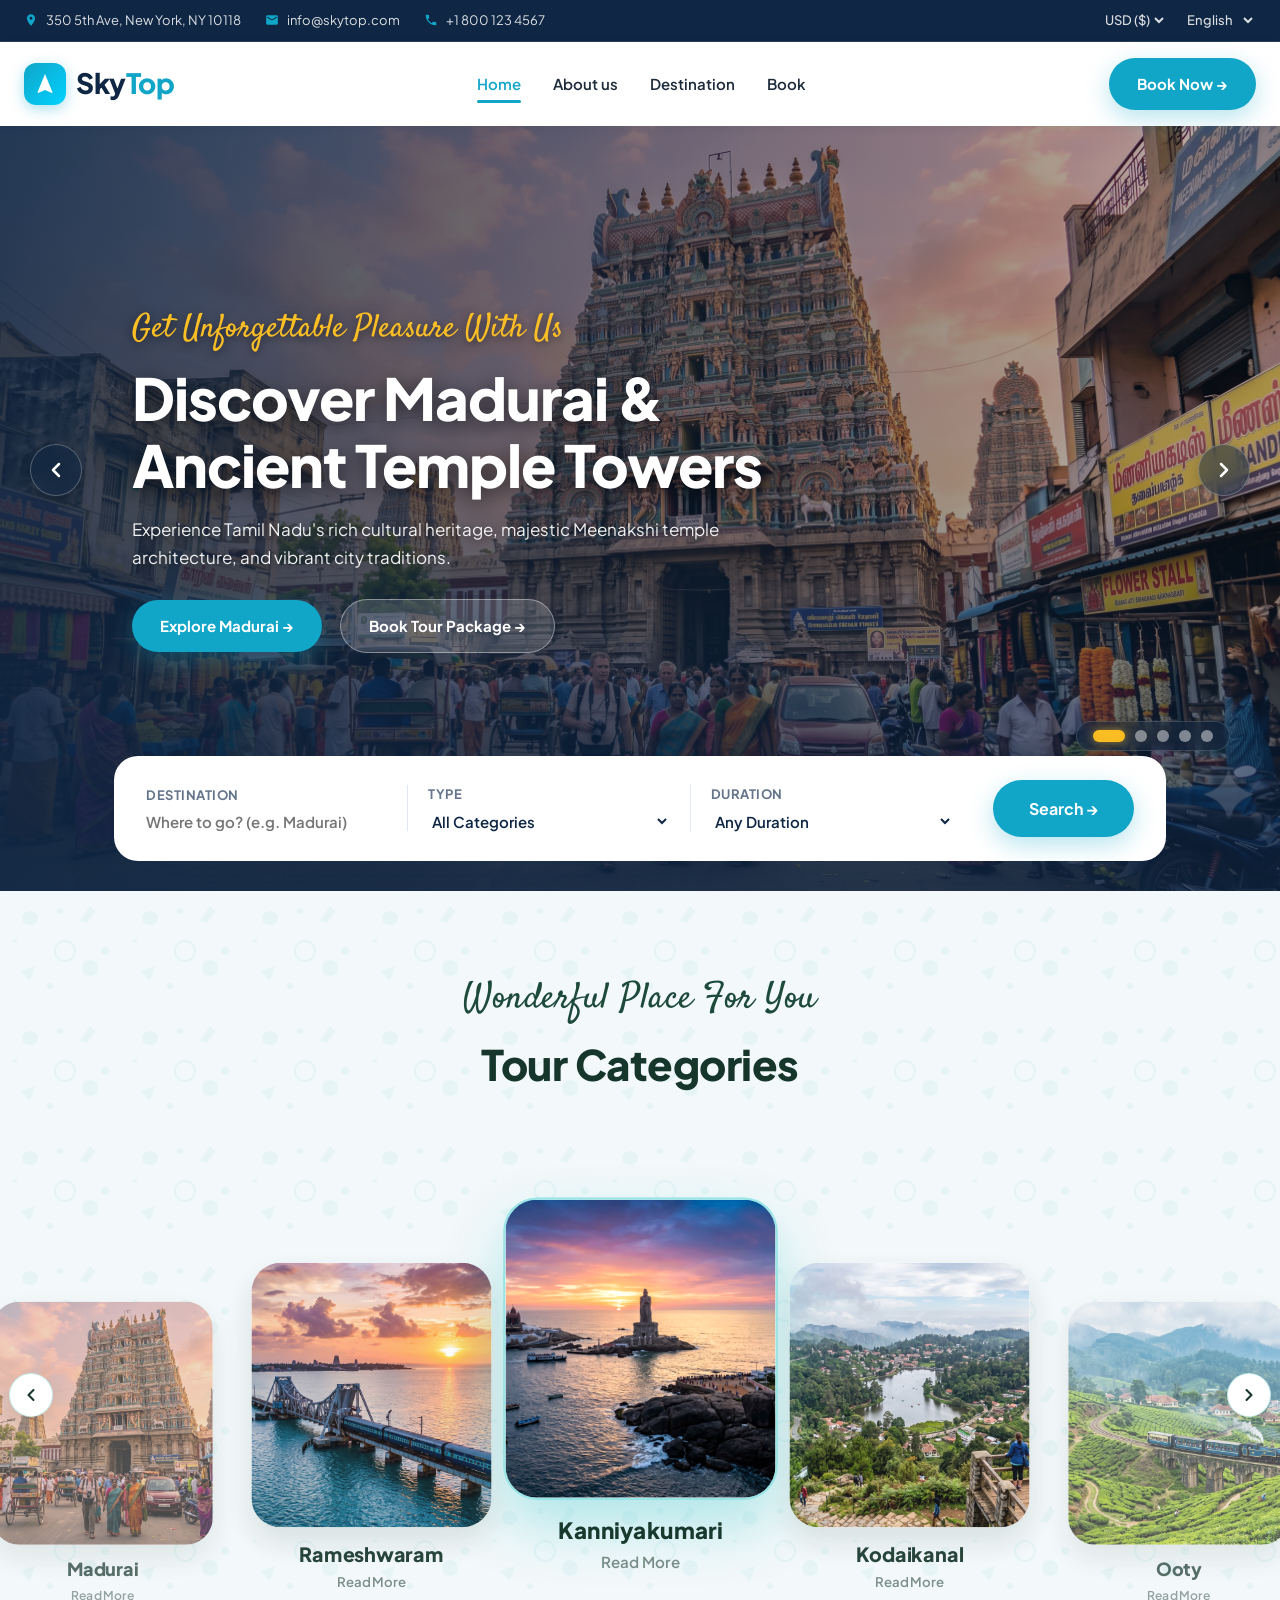
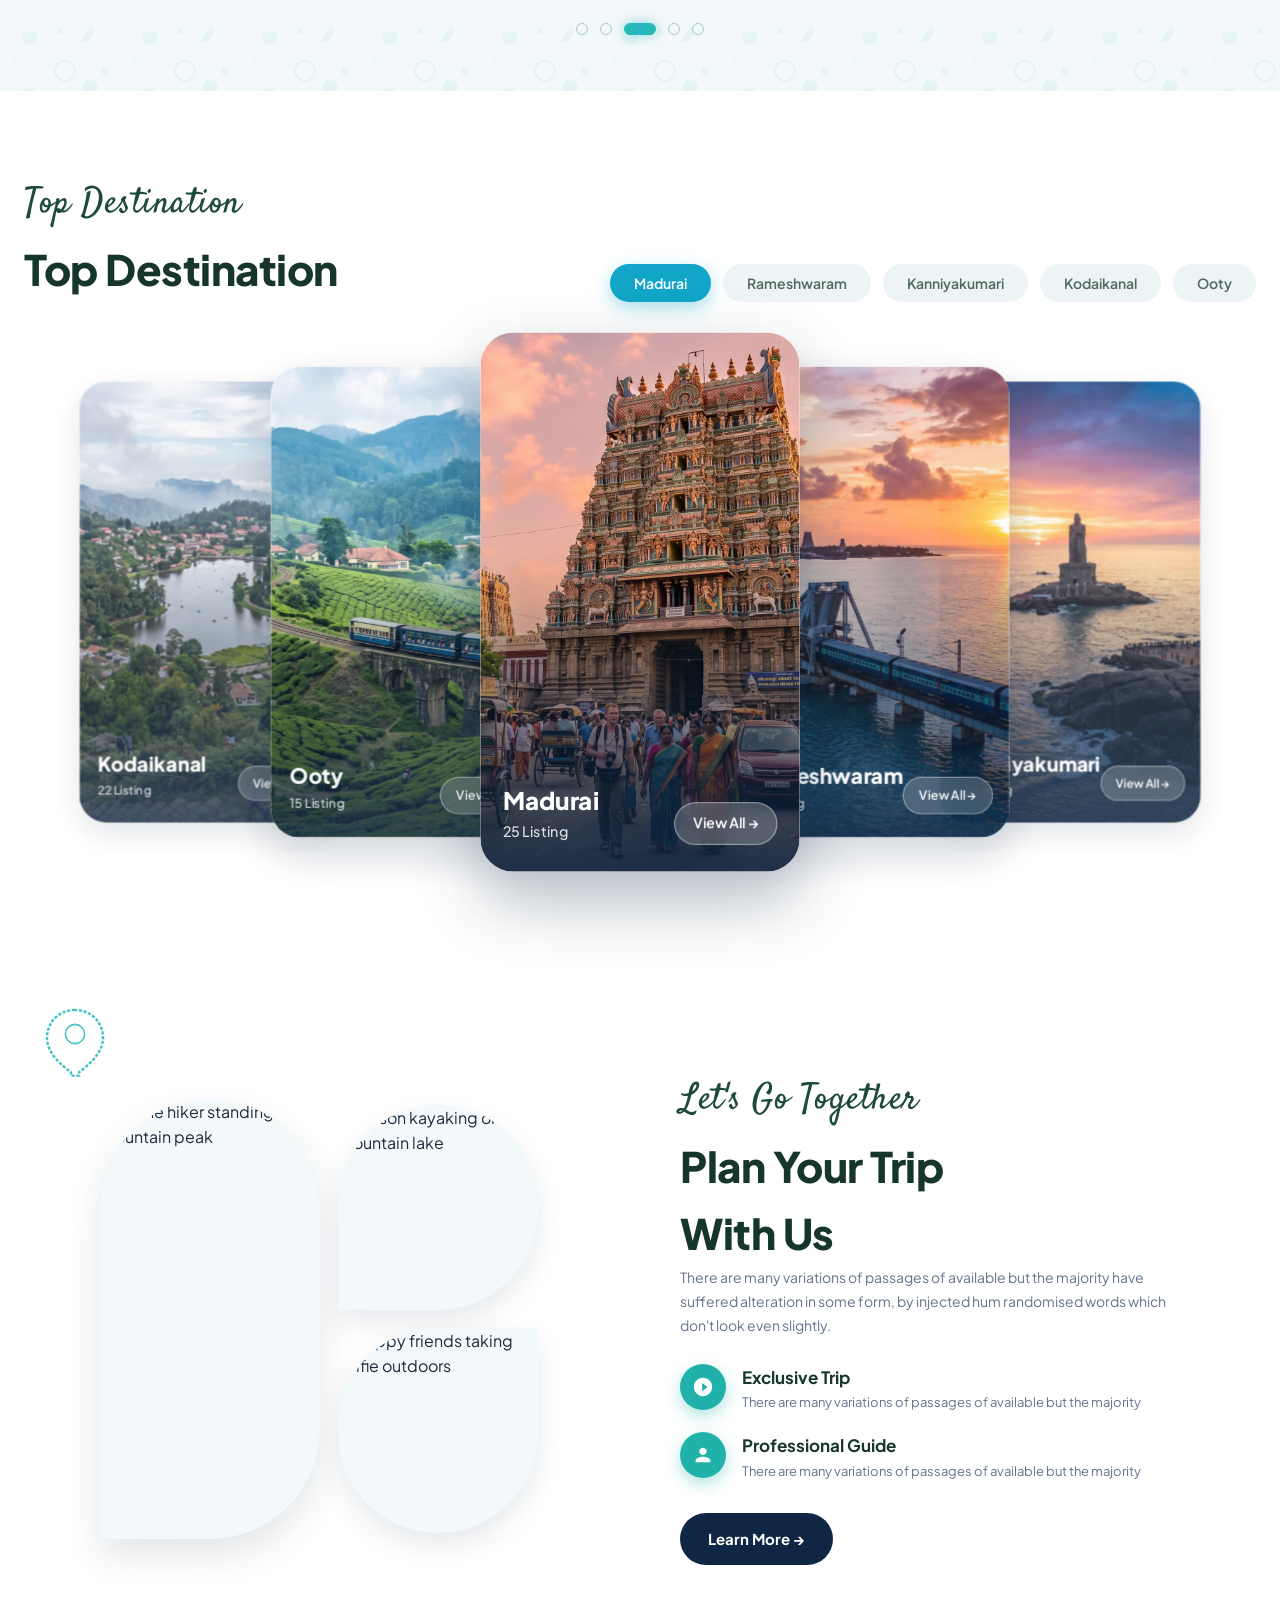
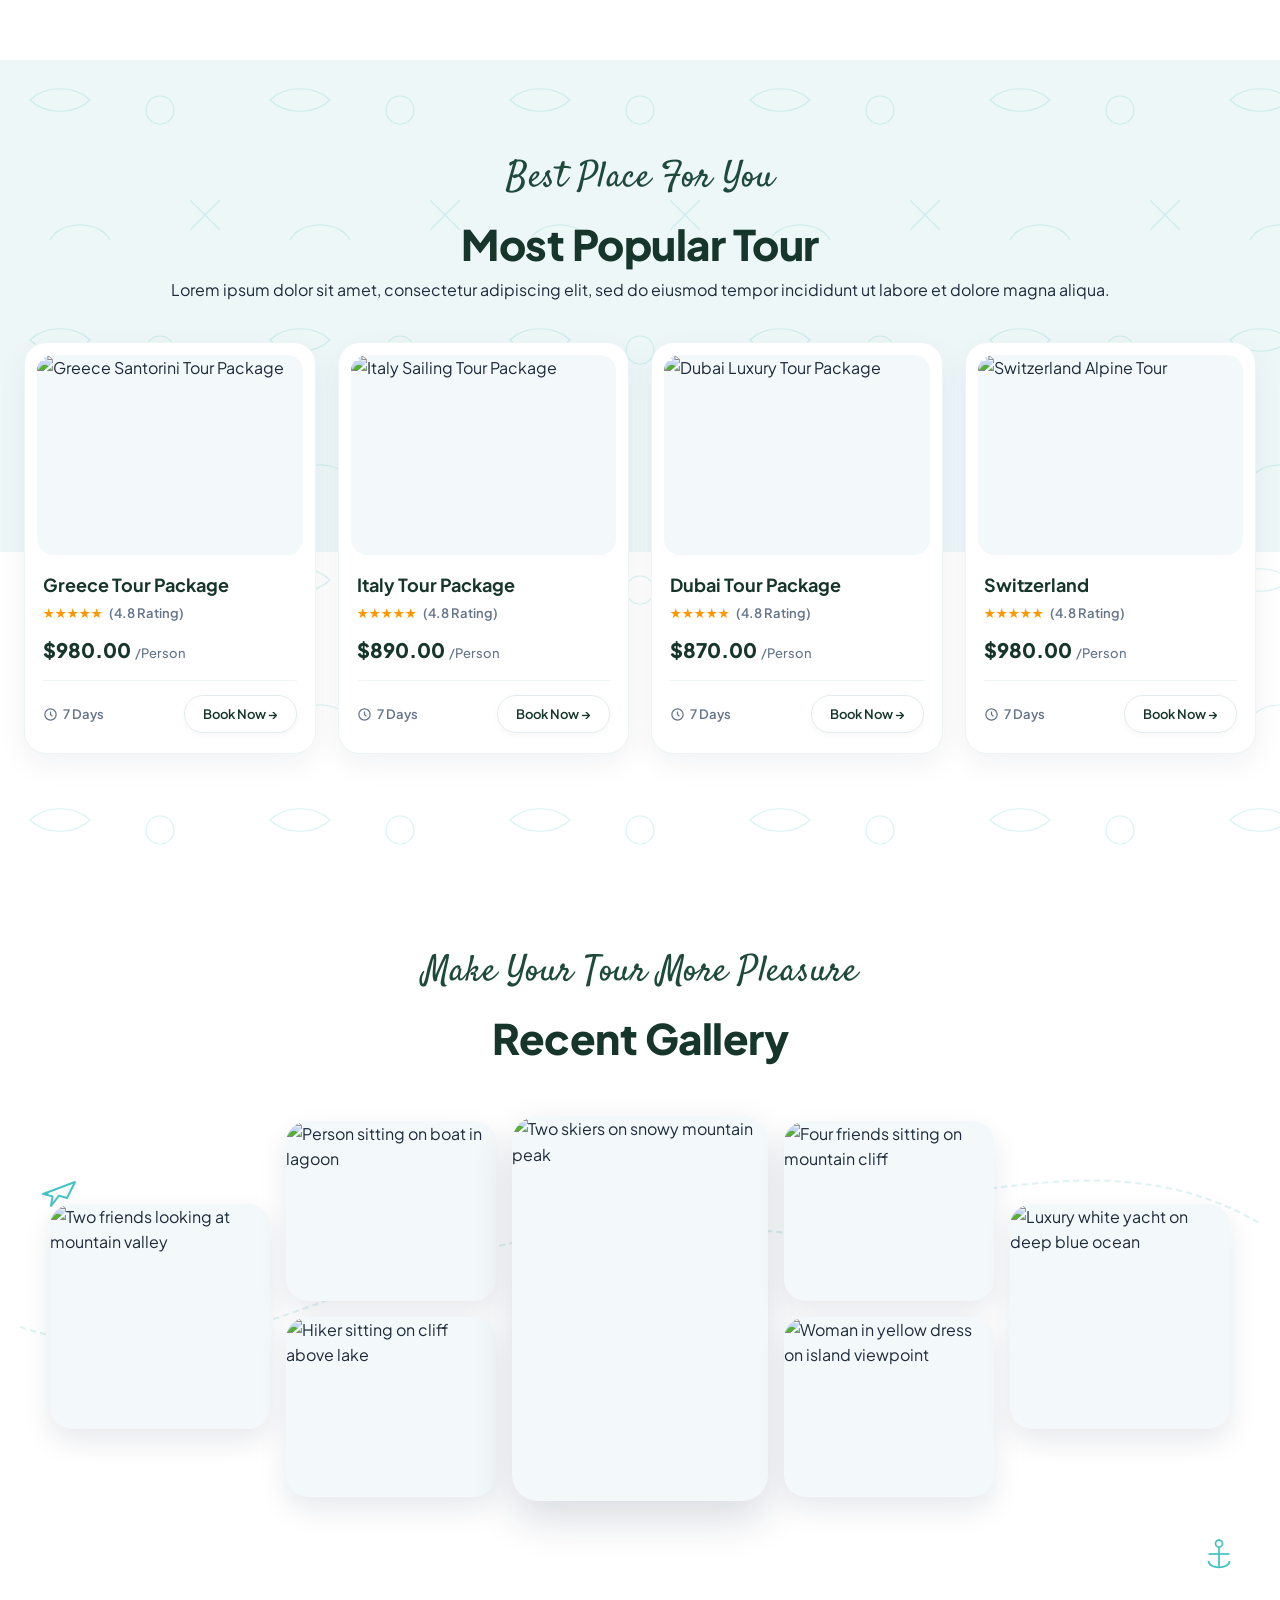
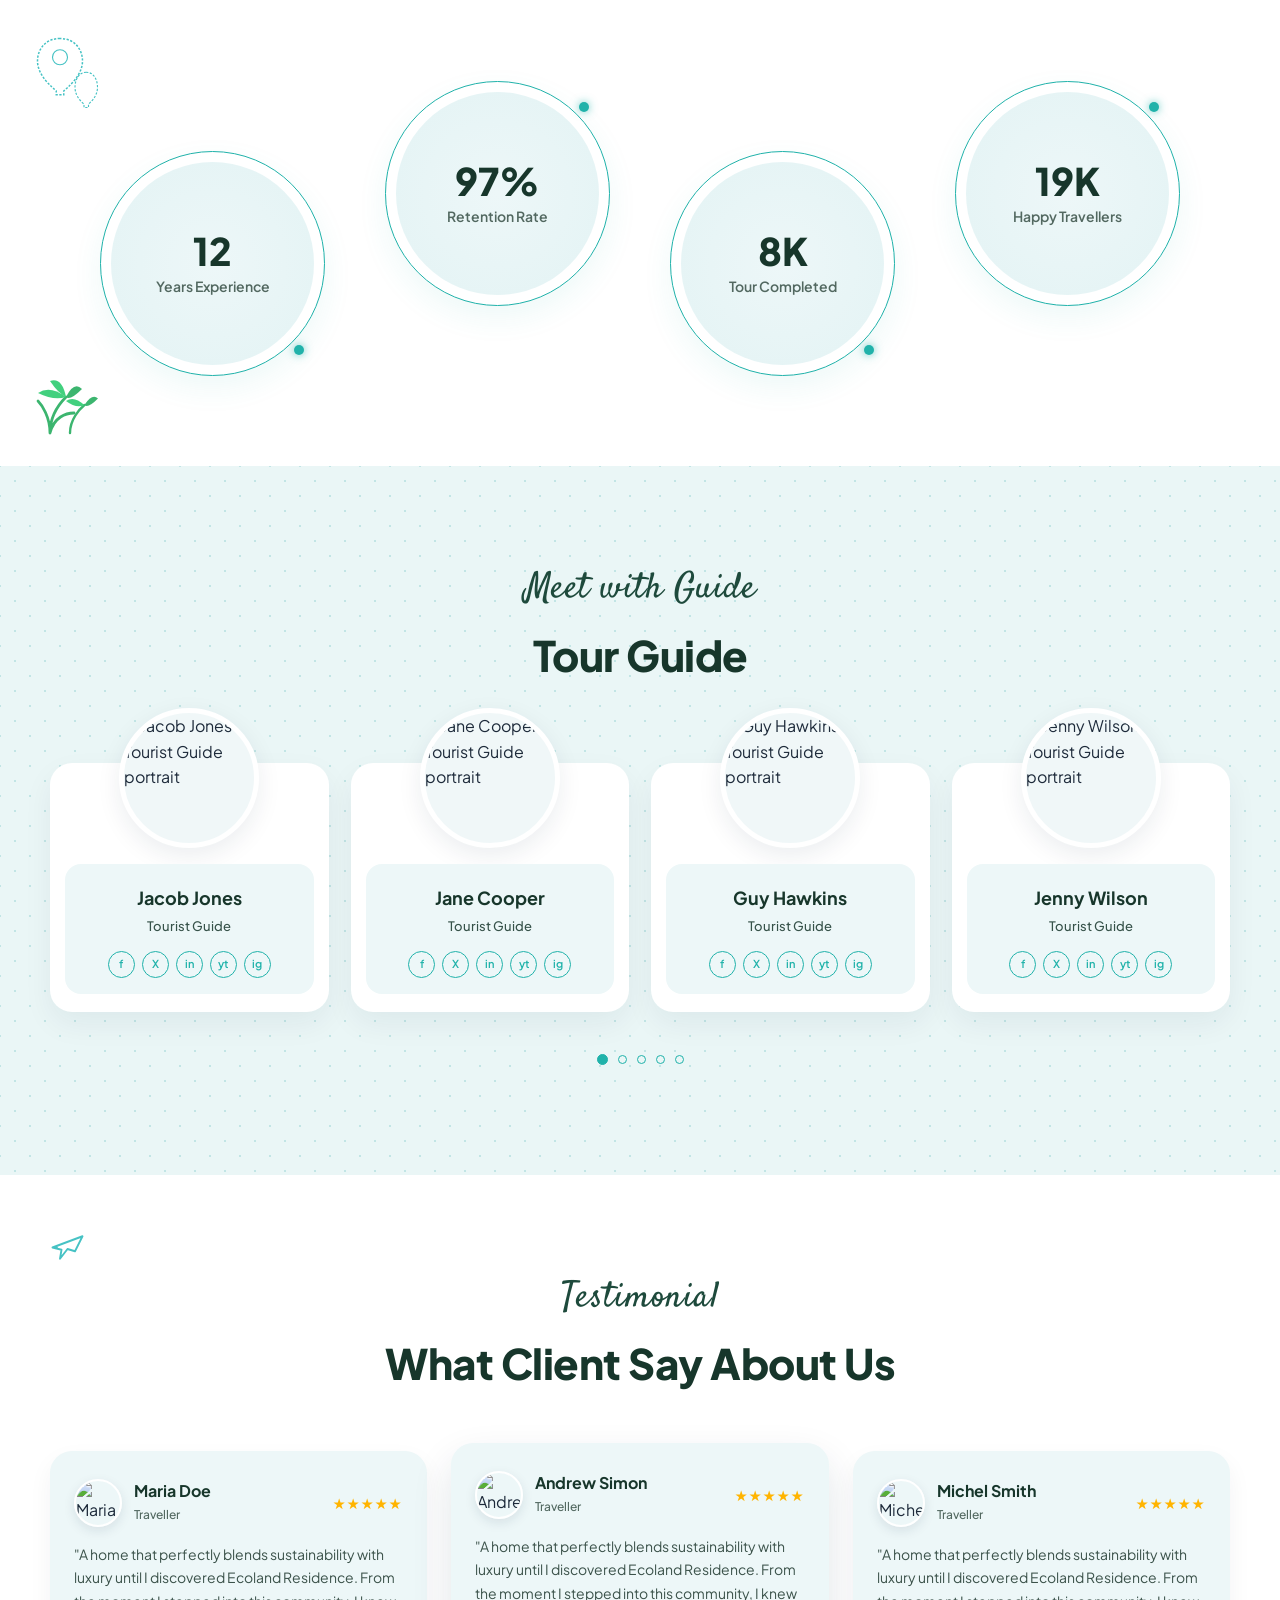
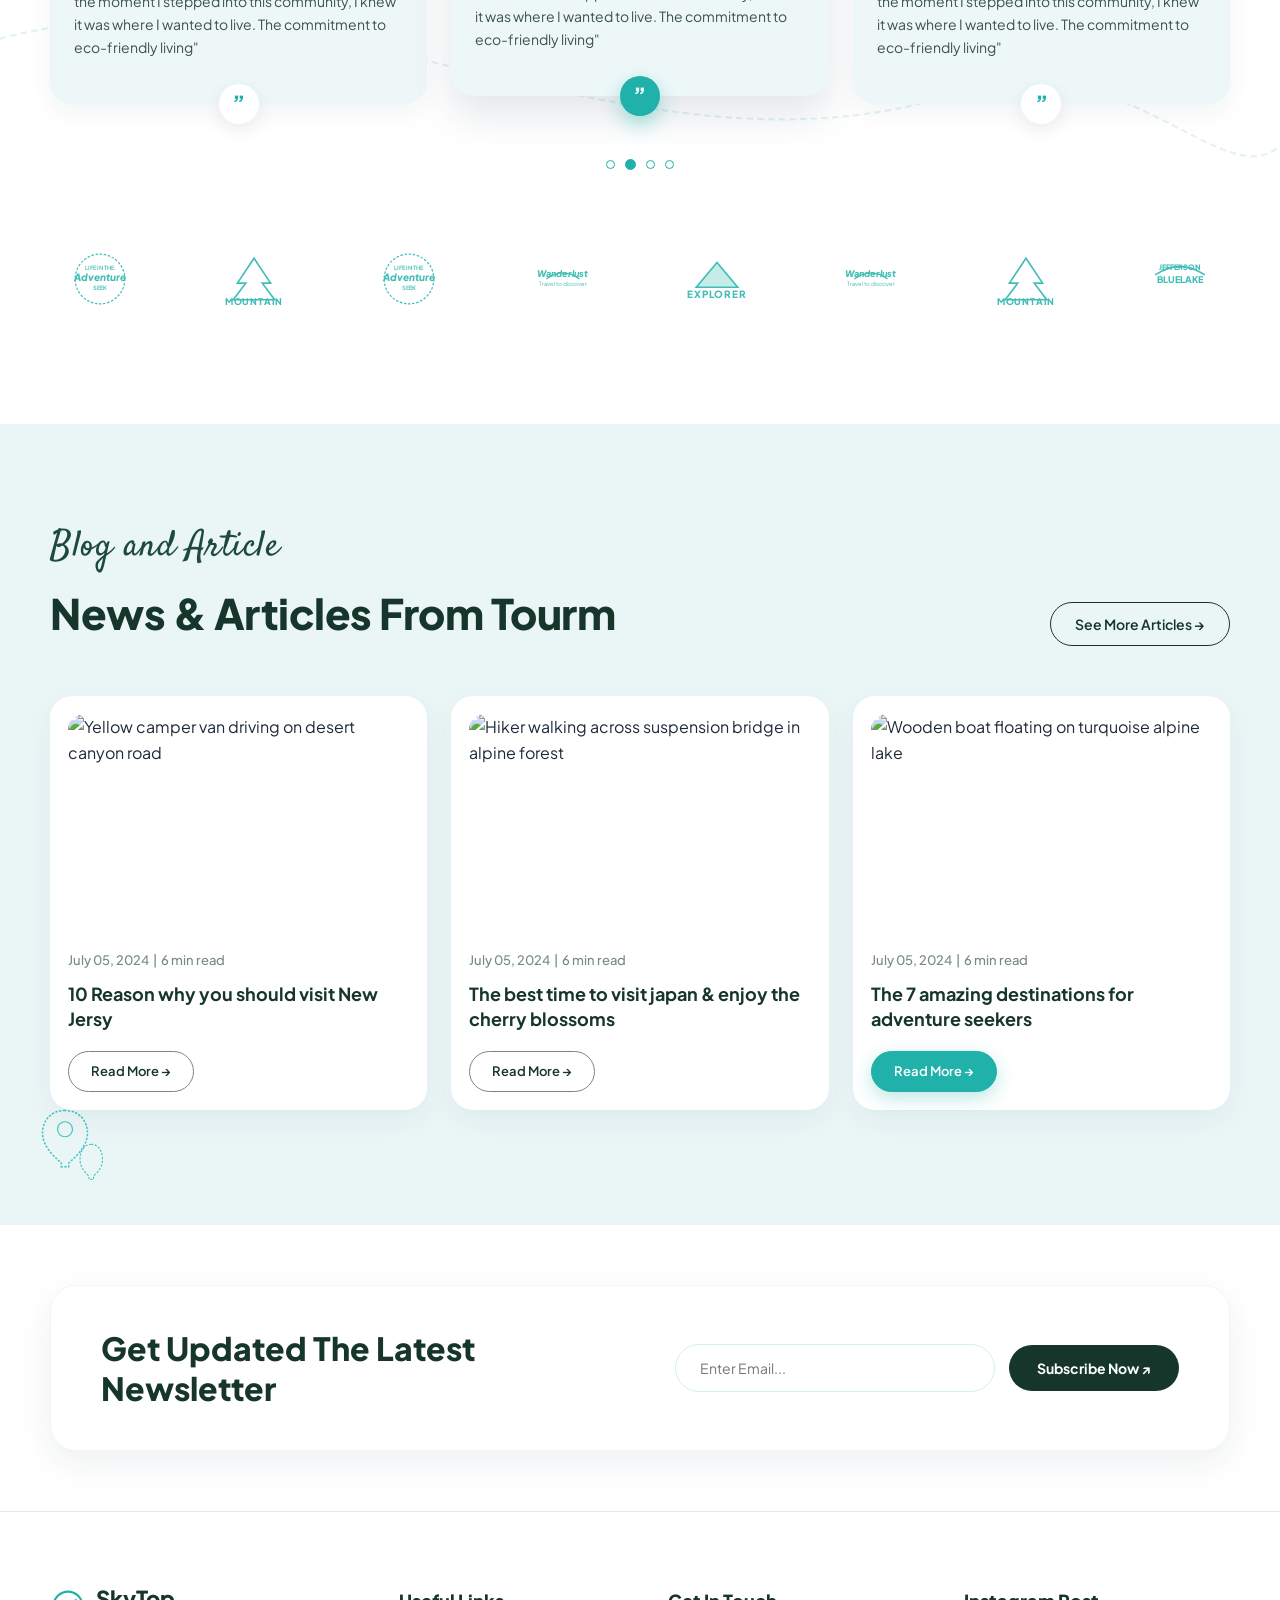
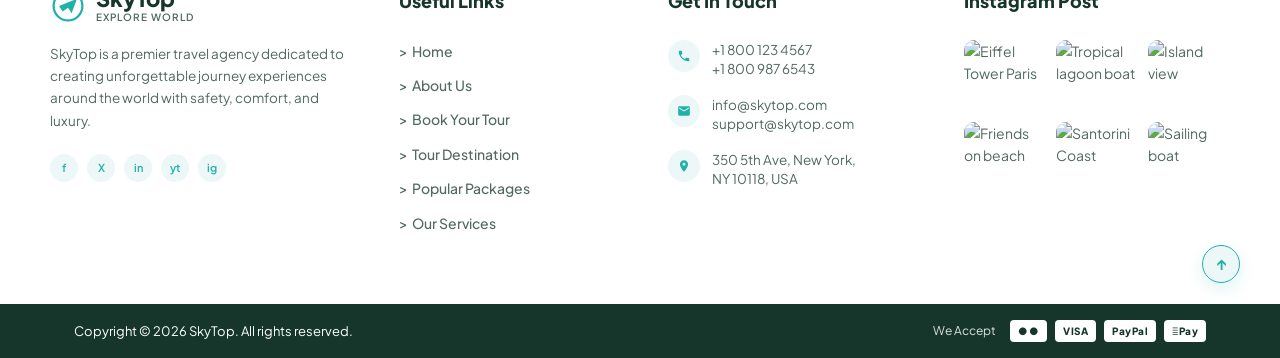
==== commit 3f72074e: "fix: responsive media queries, hero search layout, tour categories overlap, and mobile header naviga" ====
--- a/index.html
+++ b/index.html
@@ -6,29 +6,29 @@
   <meta name="viewport" content="width=device-width, initial-scale=1.0">
 
   <!-- SEO Primary Metadata -->
-  <title>SkyTop - Luxury Travel, Tours & Vacation Packages</title>
+  <title>SkyTop Travels Madurai - Premium South India Bus Tours & Travel Services</title>
   <meta name="description"
-    content="Discover natural wonders of the world with SkyTop. Book luxury cruises, mountain hiking, wildlife safaris, and custom tour packages with expert guides.">
+    content="Experience South India's finest luxury bus tours, temple packages, and hill station travel with SkyTop Travels Madurai. 10+ years of excellence, 24/7 support, and 4.9/5 rated service.">
   <meta name="keywords"
-    content="skytop travel, luxury tours, vacation packages, hiking tours, cruise packages, travel agency, tour operator">
+    content="skytop travels madurai, south india bus tours, madurai travel agency, luxury coach rental Tamil Nadu, temple tour packages, kodaikanal tours">
   <meta name="robots" content="index, follow">
   <link rel="canonical" href="https://www.skytop.com/">
 
   <!-- Open Graph / Facebook -->
   <meta property="og:type" content="website">
   <meta property="og:url" content="https://www.skytop.com/">
-  <meta property="og:title" content="SkyTop - Luxury Travel, Tours & Vacation Packages">
+  <meta property="og:title" content="SkyTop Travels Madurai - Premium South India Bus Tours">
   <meta property="og:description"
-    content="Discover natural wonders of the world with SkyTop. Book luxury cruises, mountain hiking, wildlife safaris, and custom tour packages.">
-  <meta property="og:image" content="assets/images/skytop-hero-natural-wonder.jpg">
+    content="Discover ancient temples, hill stations, and vibrant coastal destinations across Tamil Nadu and South India with SkyTop Travels.">
+  <meta property="og:image" content="assets/images/coastal-road-hero.png">
 
   <!-- Twitter / X -->
   <meta name="twitter:card" content="summary_large_image">
   <meta name="twitter:url" content="https://www.skytop.com/">
-  <meta name="twitter:title" content="SkyTop - Luxury Travel & Tour Operator">
+  <meta name="twitter:title" content="SkyTop Travels Madurai - Premium South India Bus Tours">
   <meta name="twitter:description"
-    content="Plan your dream vacation with SkyTop. Premium guided tours and exclusive travel packages worldwide.">
-  <meta name="twitter:image" content="assets/images/skytop-hero-natural-wonder.jpg">
+    content="Plan your dream South India journey with SkyTop Travels Madurai. Premium guided tours and luxury bus fleets.">
+  <meta name="twitter:image" content="assets/images/coastal-road-hero.png">
 
   <!-- Stylesheets -->
   <link rel="stylesheet" href="styles/globals.css">
@@ -38,38 +38,53 @@
   <script type="application/ld+json">
   {
     "@context": "https://schema.org",
-    "@type": "TravelAgency",
-    "name": "SkyTop Travel & Tours",
-    "image": "https://www.skytop.com/assets/images/skytop-hero-natural-wonder.jpg",
-    "@id": "https://www.skytop.com/",
-    "url": "https://www.skytop.com/",
-    "telephone": "+18001234567",
-    "priceRange": "$$$",
-    "address": {
-      "@type": "PostalAddress",
-      "streetAddress": "350 5th Ave",
-      "addressLocality": "New York",
-      "addressRegion": "NY",
-      "postalCode": "10118",
-      "addressCountry": "US"
-    },
-    "geo": {
-      "@type": "GeoCoordinates",
-      "latitude": 40.748817,
-      "longitude": -73.985428
-    },
-    "openingHoursSpecification": {
-      "@type": "OpeningHoursSpecification",
-      "dayOfWeek": [
-        "Monday", "Tuesday", "Wednesday", "Thursday", "Friday", "Saturday"
-      ],
-      "opens": "08:00",
-      "closes": "20:00"
-    },
-    "sameAs": [
-      "https://facebook.com/skytoptravel",
-      "https://instagram.com/skytoptravel",
-      "https://twitter.com/skytoptravel"
+    "@graph": [
+      {
+        "@type": "WebSite",
+        "@id": "https://www.skytop.com/#website",
+        "url": "https://www.skytop.com/",
+        "name": "SkyTop Travels Madurai",
+        "description": "Premium South India Bus Tours & Travel Services",
+        "publisher": {
+          "@id": "https://www.skytop.com/#organization"
+        }
+      },
+      {
+        "@type": "TravelAgency",
+        "@id": "https://www.skytop.com/#organization",
+        "name": "SkyTop Travels Madurai",
+        "url": "https://www.skytop.com/",
+        "logo": "https://www.skytop.com/assets/images/coastal-road-hero.png",
+        "telephone": "+18001234567",
+        "email": "info@skytop.com",
+        "priceRange": "$$",
+        "address": {
+          "@type": "PostalAddress",
+          "streetAddress": "123 Kamarajar Salai",
+          "addressLocality": "Madurai",
+          "addressRegion": "Tamil Nadu",
+          "postalCode": "625009",
+          "addressCountry": "IN"
+        },
+        "aggregateRating": {
+          "@type": "AggregateRating",
+          "ratingValue": "4.9",
+          "reviewCount": "5000"
+        },
+        "openingHoursSpecification": {
+          "@type": "OpeningHoursSpecification",
+          "dayOfWeek": [
+            "Monday", "Tuesday", "Wednesday", "Thursday", "Friday", "Saturday"
+          ],
+          "opens": "08:00",
+          "closes": "20:00"
+        },
+        "sameAs": [
+          "https://facebook.com/skytoptravel",
+          "https://instagram.com/skytoptravel",
+          "https://twitter.com/skytoptravel"
+        ]
+      }
     ]
   }
   </script>
@@ -554,6 +569,11 @@
 
           </div>
 
+          <!-- Mobile See More Button -->
+          <div class="tours-see-more-wrap">
+            <button type="button" id="popularToursSeeMoreBtn" class="btn-see-more-tours">See More &rarr;</button>
+          </div>
+
         </div>
       </div>
     </section>
@@ -736,13 +756,13 @@
             </div>
           </article>
 
-          <!-- Guide Card 2: Active / Highlighted -->
+          <!-- Guide Card 2 -->
           <article class="guide-card-box">
             <div class="guide-avatar-circle">
               <img src="https://images.unsplash.com/photo-1534528741775-53994a69daeb?auto=format&fit=crop&w=400&q=80"
                 alt="Jane Cooper Tourist Guide portrait" loading="lazy">
             </div>
-            <div class="guide-info-inner active-guide">
+            <div class="guide-info-inner">
               <h3 class="guide-name">Jane Cooper</h3>
               <span class="guide-role">Tourist Guide</span>
               <div class="guide-socials">
--- a/styles/globals.css
+++ b/styles/globals.css
@@ -379,12 +379,47 @@
   gap: 18px;
 }
 
+.mobile-nav-drawer .mobile-drawer-book-btn {
+  display: none !important;
+}
+
 .mobile-nav-links a {
   font-size: 17px;
   font-weight: 600;
   color: var(--primary-dark);
   padding: 10px 0;
   border-bottom: 1px solid var(--border-light);
+}
+
+/* Header Responsive Navigation Rules (<991px / Mobile) */
+@media (max-width: 991px) {
+  .site-header .nav-menu {
+    display: none !important;
+  }
+
+  .site-header .mobile-menu-toggle {
+    display: flex !important;
+  }
+
+  .site-header .header-book-btn {
+    display: none !important;
+  }
+
+  .mobile-nav-drawer .mobile-drawer-book-btn {
+    display: inline-flex !important;
+    justify-content: center;
+    align-items: center;
+    margin-top: 15px;
+    padding: 12px 24px;
+    border-radius: 50px;
+    background: var(--primary-teal, #11a5c8);
+    color: #ffffff !important;
+    font-weight: 700;
+    font-size: 15px;
+    text-align: center;
+    border-bottom: none !important;
+    box-shadow: 0 4px 14px rgba(17, 165, 200, 0.35);
+  }
 }
 
 .backdrop-overlay {
--- a/styles/home.css
+++ b/styles/home.css
@@ -212,57 +212,6 @@
   margin-top: 20px;
 }
 
-@media (max-width: 992px) {
-  .home-page .hero-section {
-    min-height: 90vh;
-    padding: 100px 0 20px;
-  }
-
-  .home-page h1.hero-title,
-  .home-page h2.hero-title {
-    font-size: 42px;
-  }
-
-  .home-page .hero-subtitle {
-    font-size: 26px;
-  }
-
-  .home-page .hero-slider-arrow {
-    width: 44px;
-    height: 44px;
-  }
-
-  .home-page .hero-slider-prev {
-    left: 15px;
-  }
-
-  .home-page .hero-slider-next {
-    right: 15px;
-  }
-
-  .home-page .hero-slider-dots {
-    bottom: 190px;
-    right: 20px;
-  }
-}
-
-@media (max-width: 576px) {
-  .home-page h1.hero-title,
-  .home-page h2.hero-title {
-    font-size: 32px;
-  }
-
-  .home-page .hero-description {
-    font-size: 14px;
-  }
-
-  .home-page .hero-slider-dots {
-    right: 50%;
-    transform: translateX(50%);
-    bottom: 230px;
-  }
-}
-
 .home-page .search-bar-card {
   background: var(--white);
   border-radius: var(--radius-lg);
@@ -316,27 +265,177 @@
   }
 }
 
+@media (max-width: 992px) {
+  .home-page .hero-section {
+    min-height: 90vh;
+    padding: 100px 0 20px;
+  }
+
+  .home-page h1.hero-title,
+  .home-page h2.hero-title {
+    font-size: 42px;
+  }
+
+  .home-page .hero-subtitle {
+    font-size: 26px;
+  }
+
+  .home-page .hero-slider-arrow {
+    width: 44px;
+    height: 44px;
+  }
+
+  .home-page .hero-slider-prev {
+    left: 15px;
+  }
+
+  .home-page .hero-slider-next {
+    right: 15px;
+  }
+
+  .home-page .hero-slider-dots {
+    bottom: 190px;
+    right: 20px;
+  }
+}
+
+@media (max-width: 576px) {
+  .home-page h1.hero-title,
+  .home-page h2.hero-title {
+    font-size: 32px;
+  }
+
+  .home-page .hero-description {
+    font-size: 14px;
+  }
+
+  .home-page .hero-slider-dots {
+    right: 50%;
+    transform: translateX(50%);
+    bottom: 230px;
+  }
+}
+
 @media (max-width: 768px) {
-  .home-page h1.hero-title {
-    font-size: 36px;
+  .home-page .hero-section {
+    position: relative;
+    min-height: 780px;
+    height: auto;
+    padding: 70px 0 25px;
+    display: flex;
+    flex-direction: column;
+    justify-content: flex-start;
+    align-items: center;
+    overflow: hidden;
+  }
+
+  .home-page .hero-slides-wrapper {
+    position: absolute;
+    top: 0;
+    left: 0;
+    width: 100%;
+    height: 100%;
+    z-index: 1;
+  }
+
+  .home-page .hero-slide {
+    position: absolute;
+    top: 0;
+    left: 0;
+    width: 100%;
+    height: 100%;
+    display: flex;
+    align-items: flex-start;
+    padding: 75px 16px 0;
+    box-sizing: border-box;
+  }
+
+  .home-page .hero-content {
+    position: relative;
+    z-index: 3;
+    width: 100%;
+    max-width: 100%;
+    text-align: center;
+    margin-bottom: 0;
+  }
+
+  .home-page .hero-subtitle {
+    font-size: clamp(18px, 4.5vw, 24px);
+    margin-bottom: 6px;
+  }
+
+  .home-page h1.hero-title,
+  .home-page h2.hero-title {
+    font-size: clamp(22px, 6vw, 30px);
+    line-height: 1.25;
+    margin-bottom: 10px;
+  }
+
+  .home-page .hero-description {
+    font-size: 13.5px;
+    line-height: 1.5;
+    margin-bottom: 16px;
+  }
+
+  .home-page .hero-btns {
+    display: flex;
+    flex-direction: column;
+    align-items: stretch;
+    width: 100%;
+    gap: 10px;
+    margin-bottom: 0;
+  }
+
+  .home-page .hero-btns .btn {
+    width: 100%;
+    min-height: 44px;
+    padding: 10px 16px;
+    font-size: 14px;
+    justify-content: center;
+  }
+
+  /* Destination Search Card Positioned NATURALLY Below Hero Text & Buttons */
+  .home-page .search-bar-wrapper {
+    position: relative;
+    z-index: 30;
+    margin-top: 345px;
+    margin-bottom: 15px;
+    width: calc(100% - 16px);
+    max-width: 100%;
+    box-sizing: border-box;
   }
 
   .home-page .search-bar-card {
+    width: 100%;
+    box-sizing: border-box;
+    display: grid;
     grid-template-columns: 1fr;
-    gap: 16px;
+    gap: 14px;
+    padding: 18px 20px;
+    border-radius: 20px;
   }
 
   .home-page .search-field {
     border-right: none;
     border-bottom: 1px solid var(--border-light);
     padding-right: 0;
-    padding-bottom: 12px;
-  }
-}
-
-@media (max-width: 600px) {
-  .home-page h1.hero-title {
-    font-size: 30px;
+    padding-bottom: 10px;
+  }
+
+  .home-page .search-btn {
+    width: 100%;
+    min-height: 48px;
+    justify-content: center;
+  }
+
+  .home-page .hero-slider-arrow {
+    display: none;
+  }
+
+  .home-page .hero-slider-dots {
+    right: 50%;
+    transform: translateX(50%);
+    bottom: 12px;
   }
 }
 
@@ -561,37 +660,117 @@
 }
 
 /* --- Section 2 Responsive Media Queries (One-By-One Mobile Display) --- */
-@media (max-width: 768px) {
+/* --- Section 2 Responsive Media Queries (Clean Mobile Display) --- */
+@media (max-width: 767px) {
+  .home-page .owl-carousel-wrapper {
+    padding: 10px 0 20px;
+    overflow: hidden;
+  }
+
   .home-page .categories-owl-carousel {
     position: relative;
-    min-height: 390px;
+    min-height: 410px;
+    display: flex;
     justify-content: center;
-    align-items: center;
-  }
-
-  .home-page .owl-item-card {
-    position: absolute;
-    left: 50%;
-    transform: translateX(-50%) scale(0.85);
-    opacity: 0;
-    pointer-events: none;
-    flex: 0 0 270px;
-    max-width: 270px;
-    transition: opacity 0.4s ease, transform 0.4s ease;
-  }
-
+    align-items: flex-start;
+  }
+
+  /* Force ALL non-center cards to hide completely on mobile */
+  .home-page .owl-item-card[data-arc="left-2"],
+  .home-page .owl-item-card[data-arc="left-1"],
+  .home-page .owl-item-card[data-arc="right-1"],
+  .home-page .owl-item-card[data-arc="right-2"] {
+    position: absolute !important;
+    top: 0 !important;
+    left: 50% !important;
+    transform: translateX(-50%) scale(0.85) !important;
+    opacity: 0 !important;
+    visibility: hidden !important;
+    pointer-events: none !important;
+    z-index: 1 !important;
+  }
+
+  /* Absolute guarantee: HIDE all non-center title text & Read More buttons */
+  .home-page .owl-item-card:not([data-arc="center"]) .category-title,
+  .home-page .owl-item-card:not([data-arc="center"]) .category-read-more {
+    display: none !important;
+    opacity: 0 !important;
+    visibility: hidden !important;
+  }
+
+  /* Active Center Card on Mobile */
   .home-page .owl-item-card[data-arc="center"] {
-    position: relative;
-    left: auto;
-    transform: translateX(0) scale(1);
-    opacity: 1;
-    pointer-events: auto;
-    z-index: 10;
-  }
-
-  .home-page .category-img-box {
-    height: 280px;
-    border-radius: 28px;
+    position: relative !important;
+    left: 0 !important;
+    transform: none !important;
+    opacity: 1 !important;
+    visibility: visible !important;
+    pointer-events: auto !important;
+    z-index: 10 !important;
+    width: min(82vw, 300px) !important;
+    max-width: 300px !important;
+    flex: 0 0 auto !important;
+    margin: 0 auto !important;
+    text-align: center !important;
+  }
+
+  .home-page .owl-item-card[data-arc="center"] .category-img-box {
+    width: 100% !important;
+    height: min(82vw, 290px) !important;
+    border-radius: 28px !important;
+    margin: 0 auto 18px !important;
+    box-shadow: 0 18px 40px rgba(23, 54, 43, 0.22) !important;
+    border: 2px solid rgba(38, 184, 186, 0.4) !important;
+    overflow: hidden !important;
+  }
+
+  .home-page .owl-item-card[data-arc="center"] .category-img-box img {
+    width: 100% !important;
+    height: 100% !important;
+    object-fit: cover !important;
+  }
+
+  .home-page .owl-item-card[data-arc="center"] .category-title {
+    font-size: 22px !important;
+    font-weight: 800 !important;
+    color: #17362b !important;
+    margin-bottom: 6px !important;
+    line-height: 1.3 !important;
+    display: block !important;
+    opacity: 1 !important;
+    visibility: visible !important;
+    word-break: break-word !important;
+  }
+
+  .home-page .owl-item-card[data-arc="center"] .category-read-more {
+    font-size: 14px !important;
+    font-weight: 600 !important;
+    color: #26B8BA !important;
+    display: inline-block !important;
+    opacity: 1 !important;
+    visibility: visible !important;
+    margin-top: 2px !important;
+  }
+
+  /* Navigation Arrow Buttons on Mobile */
+  .home-page .categories-nav-btn {
+    top: calc(min(82vw, 290px) / 2) !important;
+    transform: translateY(-50%) !important;
+    z-index: 25 !important;
+    width: 44px !important;
+    height: 44px !important;
+  }
+
+  .home-page .categories-nav-btn.prev-btn {
+    left: 2px !important;
+  }
+
+  .home-page .categories-nav-btn.next-btn {
+    right: 2px !important;
+  }
+
+  .home-page .owl-dots-container {
+    margin-top: 25px !important;
   }
 }
 
@@ -1066,10 +1245,59 @@
   }
 }
 
-@media (max-width: 600px) {
+@media (max-width: 768px) {
   .home-page .plan-media-collage-3 {
+    display: flex;
+    flex-direction: row;
+    gap: 12px;
+    justify-content: center;
+    align-items: center;
+    width: 100%;
+    max-width: 330px;
+    margin: 0 auto;
+  }
+
+  .home-page .collage-left-col {
+    flex: 0 0 160px;
+    max-width: 160px;
+  }
+
+  .home-page .collage-img-tall {
+    width: 160px;
+    height: 310px;
+    border-radius: 100px 100px 100px 0;
+    box-shadow: 0 12px 28px rgba(15, 39, 68, 0.12);
+  }
+
+  .home-page .collage-right-col {
+    display: flex;
     flex-direction: column;
-    align-items: center;
+    gap: 12px;
+    flex: 0 0 150px;
+    max-width: 150px;
+  }
+
+  .home-page .collage-img-top {
+    width: 150px;
+    height: 149px;
+    border-radius: 100px 100px 100px 0;
+    box-shadow: 0 10px 22px rgba(15, 39, 68, 0.1);
+  }
+
+  .home-page .collage-img-bottom {
+    width: 150px;
+    height: 149px;
+    border-radius: 100px 0 100px 100px;
+    box-shadow: 0 10px 22px rgba(15, 39, 68, 0.1);
+  }
+
+  .home-page .collage-img-tall img,
+  .home-page .collage-img-top img,
+  .home-page .collage-img-bottom img {
+    width: 100%;
+    height: 100%;
+    object-fit: cover;
+    display: block;
   }
 }
 
@@ -1238,6 +1466,37 @@
   pointer-events: none;
 }
 
+/* Mobile See More Button */
+.home-page .tours-see-more-wrap {
+  display: none;
+  justify-content: center;
+  margin-top: 30px;
+}
+
+.home-page .btn-see-more-tours {
+  padding: 12px 32px;
+  border-radius: 50px;
+  background: #ffffff;
+  color: #17362b;
+  border: 1.5px solid #17362b;
+  font-size: 14px;
+  font-weight: 700;
+  cursor: pointer;
+  box-shadow: 0 4px 14px rgba(23, 54, 43, 0.08);
+  transition: all 0.3s cubic-bezier(0.4, 0, 0.2, 1);
+  display: inline-flex;
+  align-items: center;
+  gap: 8px;
+}
+
+.home-page .btn-see-more-tours:hover {
+  background: #17362b;
+  color: #ffffff;
+  border-color: #17362b;
+  box-shadow: 0 8px 20px rgba(23, 54, 43, 0.25);
+  transform: translateY(-2px);
+}
+
 /* --- Section 5 Responsive Media Queries --- */
 @media (max-width: 1024px) {
   .home-page .tours-grid-carousel {
@@ -1248,6 +1507,19 @@
 @media (max-width: 768px) {
   .home-page .tours-grid-carousel {
     grid-template-columns: 1fr;
+    gap: 20px;
+  }
+
+  .home-page .tours-grid-carousel:not(.expanded) .tour-card:nth-child(n+3) {
+    display: none !important;
+  }
+
+  .home-page .tours-grid-carousel.expanded .tour-card {
+    display: block !important;
+  }
+
+  .home-page .tours-see-more-wrap {
+    display: flex;
   }
 }
 
@@ -1355,8 +1627,113 @@
 }
 
 @media (max-width: 768px) {
+  .home-page .recent-gallery-section {
+    padding: 40px 0 45px;
+    overflow: hidden;
+  }
+
+  .home-page .recent-gallery-section .section-subtitle-script {
+    font-size: clamp(22px, 5vw, 28px);
+    text-align: center;
+    margin-bottom: 4px;
+    display: block;
+  }
+
+  .home-page .recent-gallery-section .section-title-owl {
+    font-size: clamp(24px, 6vw, 32px);
+    text-align: center;
+    margin-bottom: 20px;
+    line-height: 1.25;
+  }
+
   .home-page .gallery-staggered-grid {
-    grid-template-columns: 1fr;
+    display: grid;
+    grid-template-columns: repeat(2, 1fr);
+    gap: 10px;
+    width: 100%;
+    max-width: 100%;
+    margin-top: 18px;
+    box-sizing: border-box;
+  }
+
+  /* Row 1 Left: Mountain Valley Card */
+  .home-page .card-outer-left {
+    height: 230px;
+    border-radius: 20px;
+    margin-top: 0;
+    width: 100%;
+  }
+
+  /* Row 1 Right: Stacked Beach Sunset + Santorini Cards */
+  .home-page .gallery-col-stacked:nth-child(2) {
+    display: flex;
+    flex-direction: column;
+    gap: 10px;
+    width: 100%;
+  }
+
+  .home-page .gallery-col-stacked:nth-child(2) .gallery-card {
+    height: 110px;
+    border-radius: 16px;
+    width: 100%;
+  }
+
+  /* Row 2 Full Width Landscape: Swiss Alpine Village Card */
+  .home-page .card-center-tall {
+    grid-column: 1 / -1;
+    height: 185px;
+    border-radius: 22px;
+    width: 100%;
+    margin: 2px 0;
+  }
+
+  /* Row 3 Side-by-Side: Friends on Cliff + Woman on Island */
+  .home-page .gallery-col-stacked:nth-child(4) {
+    grid-column: 1 / -1;
+    display: grid;
+    grid-template-columns: 1fr 1fr;
+    gap: 10px;
+    width: 100%;
+  }
+
+  .home-page .gallery-col-stacked:nth-child(4) .gallery-card {
+    height: 145px;
+    border-radius: 18px;
+    width: 100%;
+  }
+
+  /* Row 4 Full Width / Bottom: Yacht Card */
+  .home-page .card-outer-right {
+    grid-column: 1 / -1;
+    height: 165px;
+    border-radius: 20px;
+    margin-top: 0;
+    width: 100%;
+  }
+
+  .home-page .gallery-card img {
+    width: 100%;
+    height: 100%;
+    object-fit: cover;
+    display: block;
+  }
+
+  /* Paper Plane Decor Accent Position on Mobile */
+  .home-page .decor-airplane-left {
+    top: 285px;
+    left: 12px;
+    width: 38px;
+    height: 38px;
+    opacity: 0.85;
+  }
+
+  .home-page .decor-airplane-left svg {
+    width: 38px;
+    height: 38px;
+  }
+
+  .home-page .flight-loop-svg {
+    display: none;
   }
 }
 
